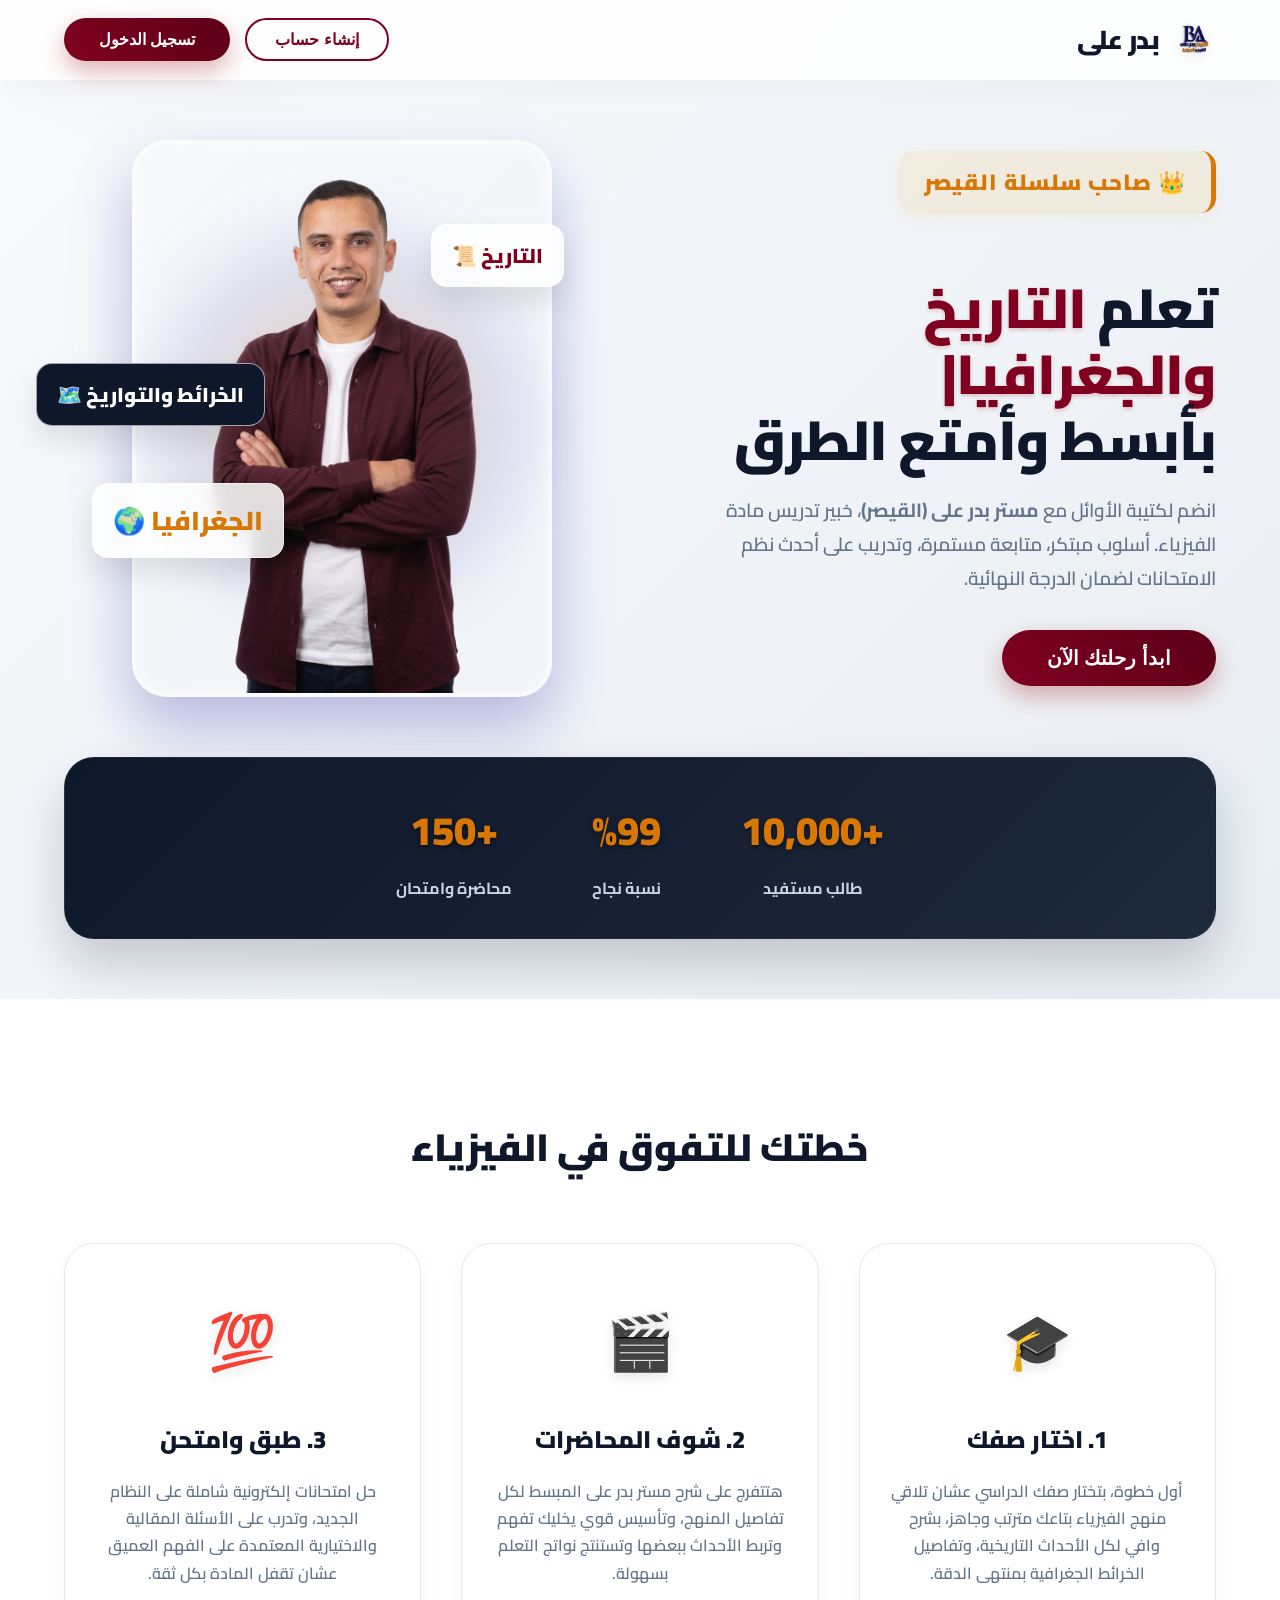
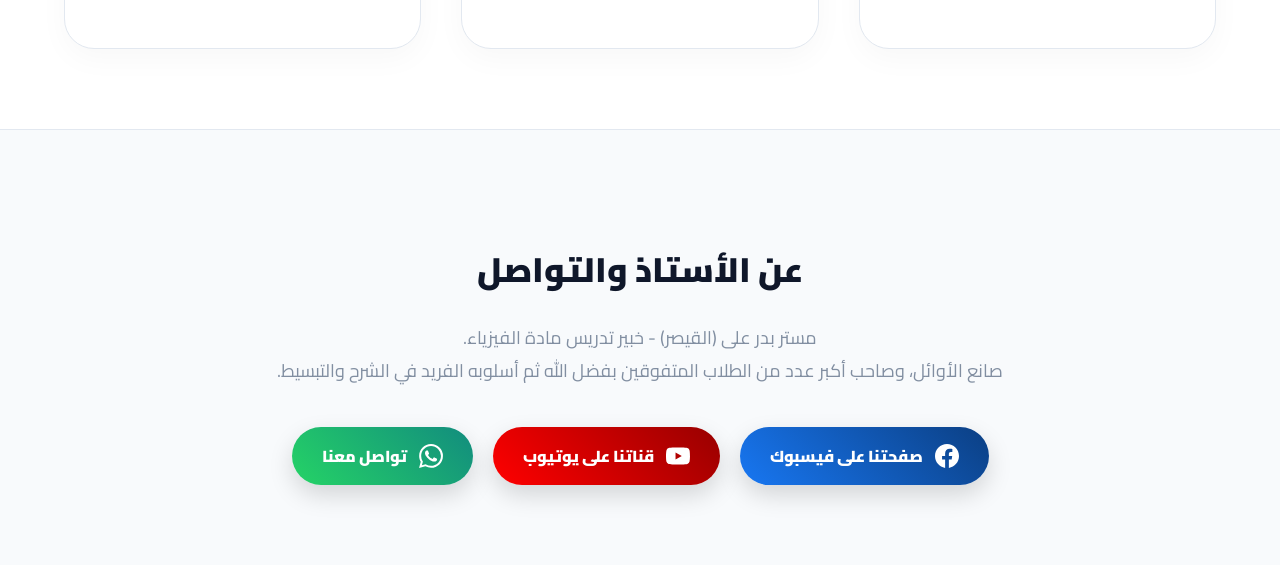
==== parent.html @ 4d0d476a "Add files via upload" ====
<!DOCTYPE html>
<html lang="ar" dir="rtl">
<head>
    <meta charset="UTF-8">
    <meta name="viewport" content="width=device-width, initial-scale=1.0">
    <title>منصة الطالب | El-Senior</title>
    <link href="https://fonts.googleapis.com/css2?family=Cairo:wght@400;600;700;800&display=swap" rel="stylesheet">
    <style>
/* ========================================== */
/* 🎨 ألوان الهوية الثابتة والفاخرة (Premium) */
/* ========================================== */
* { box-sizing: border-box; scroll-behavior: smooth; } 

:root {
    --primary: #800020;       /* عنابي تاريخي ملكي */
    --primary-hover: #5c0017; /* عنابي أغمق */
    --secondary: #0f172a;     /* كحلي داكن */ 
    --accent: #d97706;        /* ذهبي (موجود عندك بالفعل) */
    --bg-color: #f8fafc; 
    --card-bg: #ffffff;
    --text-main: #1e293b;
    --text-muted: #64748b;
    --border: #e2e8f0;
    --success: #10b981;
    --danger: #ef4444;
}

body { 
    font-family: 'Cairo', sans-serif; 
    background-color: var(--bg-color); 
    margin: 0; padding: 0;
    color: var(--text-main); 
    overflow-x: hidden;
}

/* ========================================== */
/* 🌍 الصفحة الرئيسية (Landing Page - VIP) */
/* ========================================== */
.landing-page {
    min-height: 100vh;
    background: linear-gradient(135deg, #f8fafc 0%, #e2e8f0 100%);
    display: flex; flex-direction: column;
    position: relative; overflow: hidden;
}

/* دائرة تجميلية في الخلفية */
.landing-page::before {
    content: ''; position: absolute; top: -20%; left: -10%;
    width: 600px; height: 600px; border-radius: 50%;
    background: radial-gradient(circle, rgba(152, 0, 0, 0.05) 0%, transparent 70%);
    z-index: 0; pointer-events: none;
}

/* شريط الملاحة (تأثير الزجاج المفروم) */
.landing-navbar {
    display: flex; justify-content: space-between; align-items: center;
    padding: 15px 5%; position: sticky; top: 0; z-index: 100;
    background: rgba(255, 255, 255, 0.85);
    backdrop-filter: blur(12px);
    border-bottom: 1px solid rgba(255, 255, 255, 0.5);
    box-shadow: 0 10px 30px rgba(0, 0, 0, 0.03);
}

.landing-logo {
    font-size: 26px; font-weight: 900; color: var(--secondary);
    display: flex; align-items: center; gap: 12px; letter-spacing: -0.5px;
}
.landing-logo img { width: 45px; filter: drop-shadow(0 4px 6px rgba(0,0,0,0.1)); }

.nav-actions { display: flex; gap: 15px; }

/* أزرار فاخرة */
.btn-outline {
    background: transparent; color: var(--primary); border: 2px solid var(--primary);
    padding: 10px 28px; border-radius: 50px; font-weight: 800; font-size: 16px; cursor: pointer; transition: 0.4s;
}
.btn-outline:hover { background: var(--primary); color: white; transform: translateY(-3px); box-shadow: 0 10px 20px rgba(152, 0, 0, 0.15); }

.btn-solid {
    background: linear-gradient(45deg, var(--primary), var(--primary-hover)); color: white; border: none;
    padding: 12px 35px; border-radius: 50px; font-weight: 800; font-size: 16px; cursor: pointer; 
    transition: 0.4s cubic-bezier(0.175, 0.885, 0.32, 1.275);
    box-shadow: 0 10px 25px rgba(152, 0, 0, 0.3);
}
.btn-solid:hover { transform: translateY(-4px) scale(1.02); box-shadow: 0 15px 35px rgba(152, 0, 0, 0.4); }

.hero-section {
    display: flex; align-items: center; justify-content: space-between;
    padding: 60px 5%; flex-wrap: wrap-reverse; gap: 40px; z-index: 1;
}

.hero-content { flex: 1; min-width: 300px; animation: fadeInUp 1s ease-out forwards; }

.hero-content h1 {
    font-size: 55px; font-weight: 900; color: var(--secondary); line-height: 1.2; margin-bottom: 20px; letter-spacing: -1px;
}
.hero-content h1 span { color: var(--primary); text-shadow: 0 2px 4px rgba(152, 0, 0, 0.2); }

.hero-content p {
    font-size: 19px; color: var(--text-muted); font-weight: 600; line-height: 1.8; margin-bottom: 35px; max-width: 95%;
}


/* التأثير الإبداعي والحركة العائمة لصورة المستر */
.hero-image-wrapper {
    flex: 1; 
    min-width: 300px; 
    display: flex; 
    justify-content: center; 
    position: relative;
    animation: floatingImage 4s ease-in-out infinite alternate; /* حركة الصعود والهبوط */
}

/* توهج ديناميكي خلف الصورة */
.hero-image-bg {
    position: absolute; 
    width: 450px; 
    height: 450px; 
    background: radial-gradient(circle, rgba(217, 119, 6, 0.3) 0%, rgba(10, 0, 152, 0.1) 50%, transparent 70%); /* دمج الذهبي مع العنابي */
    z-index: 1; 
    border-radius: 50%;
    top: 50%;
    left: 50%;
    transform: translate(-50%, -50%);
    filter: blur(25px);
    animation: pulseGlow 3s infinite alternate ease-in-out; /* حركة النبض للإضاءة */
}

/* تصميم الصورة الفعلي (إطار زجاجي وظل فخم) */
.hero-image-wrapper img {
    width: 100%; 
    max-width: 420px; 
    z-index: 2; 
    border-radius: 35px; 
    border: 4px solid rgba(255, 255, 255, 0.6); /* إطار أبيض نصف شفاف */
    box-shadow: 0 30px 60px rgba(10, 0, 152, 0.25), /* ظل سفلي عنابي */
                inset 0 0 20px rgba(255, 255, 255, 0.5); /* لمعة داخلية */
    object-fit: cover;
    transition: transform 0.4s ease;
}

.hero-image-wrapper img:hover {
    transform: scale(1.03); /* تكبير بسيط عند وقوف الماوس */
}

/* الانيميشن الخاص بالصورة */
@keyframes floatingImage { 
    0% { transform: translateY(0px); } 
    100% { transform: translateY(-20px); } 
}

/* الانيميشن الخاص بالتوهج الخلفي */
@keyframes pulseGlow {
    0% { transform: translate(-50%, -50%) scale(0.9); opacity: 0.7; }
    100% { transform: translate(-50%, -50%) scale(1.1); opacity: 1; }
}

/* الكلمات الطايرة (Glassmorphism) */
.float-icon {
    position: absolute; padding: 12px 20px; border-radius: 16px; 
    font-weight: 900; font-size: 20px; z-index: 3; color: var(--primary); 
    background: rgba(255, 255, 255, 0.85); backdrop-filter: blur(8px);
    border: 1px solid rgba(255, 255, 255, 0.6);
    box-shadow: 0 15px 30px rgba(0,0,0,0.1);
    animation: floating 4s ease-in-out infinite alternate;
}
.float-1 { top: 15%; right: 10%; animation-delay: 0s; }
.float-2 { bottom: 25%; left: 5%; animation-delay: 1.5s; font-size: 26px; color: var(--accent); }
.float-3 { top: 40%; left: -5%; animation-delay: 3s; background: var(--secondary); color: white; }

@keyframes floating { 0% { transform: translateY(0px) rotate(0deg); } 100% { transform: translateY(-18px) rotate(4deg); } }
@keyframes fadeInUp { from { opacity: 0; transform: translateY(40px); } to { opacity: 1; transform: translateY(0); } }

/* شريط الثقة */
.trust-bar {
    display: flex; justify-content: center; gap: 80px; flex-wrap: wrap;
    background: linear-gradient(135deg, var(--secondary), #1e293b);
    padding: 35px 20px; margin: 0 5% 60px 5%; border-radius: 30px; 
    box-shadow: 0 25px 50px rgba(15, 23, 42, 0.2); position: relative; z-index: 10;
    border: 1px solid rgba(255,255,255,0.05);
}
.trust-item { text-align: center; }
.trust-item h2 { margin: 0; color: var(--accent); font-size: 40px; font-weight: 900; text-shadow: 0 2px 5px rgba(0,0,0,0.5); }
.trust-item p { margin: 5px 0 0 0; color: #cbd5e1; font-weight: bold; font-size: 16px; }

/* المميزات */
.features-section { padding: 80px 5%; text-align: center; background: white; }
.features-section h2 { font-size: 38px; font-weight: 900; color: var(--secondary); margin-bottom: 60px; }
.features-grid { display: grid; grid-template-columns: repeat(auto-fit, minmax(300px, 1fr)); gap: 40px; }

.feature-card {
    background: var(--card-bg); padding: 45px 30px; border-radius: 30px;
    border: 1px solid var(--border); box-shadow: 0 10px 30px rgba(0,0,0,0.03);
    position: relative; overflow: hidden; transition: 0.4s cubic-bezier(0.175, 0.885, 0.32, 1.275);
}
.feature-card::after {
    content: ''; position: absolute; bottom: 0; left: 0; width: 100%; height: 5px;
    background: linear-gradient(90deg, var(--primary), var(--accent));
    transform: scaleX(0); transition: 0.4s ease; transform-origin: right;
}
.feature-card:hover { transform: translateY(-12px); box-shadow: 0 25px 50px rgba(0,0,0,0.08); }
.feature-card:hover::after { transform: scaleX(1); transform-origin: left; }
.feature-icon { font-size: 55px; margin-bottom: 25px; filter: drop-shadow(0 4px 6px rgba(0,0,0,0.1)); }
.feature-card h3 { font-size: 24px; font-weight: 900; color: var(--secondary); margin-bottom: 15px; }
.feature-card p { font-size: 16px; color: var(--text-muted); font-weight: 600; line-height: 1.7; }

/* السوشيال ميديا والتواصل */
.contact-section { background: var(--bg-color); padding: 80px 5%; text-align: center; border-top: 1px solid var(--border); }
.contact-section h2 { font-size: 34px; font-weight: 900; color: var(--secondary); margin-bottom: 20px; }
.contact-numbers { display: flex; justify-content: center; gap: 20px; flex-wrap: wrap; margin-top: 40px; }

.social-btn {
    padding: 14px 30px; border-radius: 50px; font-size: 16px; font-weight: 900;
    display: inline-flex; align-items: center; gap: 12px; text-decoration: none;
    color: white; transition: 0.4s cubic-bezier(0.175, 0.885, 0.32, 1.275); border: none; cursor: pointer;
    box-shadow: 0 10px 25px rgba(0,0,0,0.15);
}
.social-btn:hover { transform: translateY(-5px) scale(1.05); box-shadow: 0 15px 35px rgba(0,0,0,0.25); color: white; }
.btn-facebook { background: linear-gradient(45deg, #1877F2, #0b3f83); }
.btn-youtube { background: linear-gradient(45deg, #FF0000, #980000); }
.btn-whatsapp { background: linear-gradient(45deg, #25D366, #128C7E); }
.social-icon-img { width: 24px; height: 24px; fill: currentColor; }

.cursor { color: var(--primary); animation: blink 0.8s infinite; }
@keyframes blink { 0%, 100% { opacity: 1; } 50% { opacity: 0; } }

/* ========================================== */
/* 🔐 نوافذ الدخول والتسجيل (Split Screen VIP) */
/* ========================================== */
.auth-overlay {
    position: fixed; top: 0; left: 0; width: 100%; height: 100%;
    background: rgba(15, 23, 42, 0.9); backdrop-filter: blur(15px);
    display: none; justify-content: center; align-items: center; z-index: 99999;
    opacity: 0; transition: opacity 0.4s ease; padding: 20px; box-sizing: border-box;
}

.auth-overlay.active { display: flex; opacity: 1; }

.auth-container {
    display: flex; width: 100%; max-width: 950px; min-height: 600px;
    background: var(--card-bg); border-radius: 30px; 
    box-shadow: 0 40px 80px rgba(0,0,0,0.5); overflow: hidden;
    transform: scale(0.95) translateY(20px); transition: all 0.4s cubic-bezier(0.175, 0.885, 0.32, 1.275);
    border: 1px solid rgba(255, 255, 255, 0.1);
}

.auth-overlay.active .auth-container { transform: scale(1) translateY(0); }

/* الجنب الأبيض (الفورم) */
.auth-form-side {
    flex: 1.2; padding: 60px 50px; text-align: center;
    display: flex; flex-direction: column; justify-content: center;
    background: #ffffff; max-height: 90vh; overflow-y: auto;
    position: relative;
}

/* الجنب الملون الكحلي (البراند) */
.auth-brand-side {
    flex: 0.8; 
    background: linear-gradient(145deg, var(--secondary) 0%, #1e293b 100%);
    color: white; padding: 50px 40px; display: flex; flex-direction: column; 
    align-items: center; justify-content: center; text-align: center;
    position: relative; overflow: hidden;
}

/* تأثير الإضاءة العنابي والذهبي في الخلفية */
.auth-brand-side::before {
    content: ''; position: absolute; width: 400px; height: 400px;
    background: radial-gradient(circle, rgba(152, 0, 0, 0.4) 0%, transparent 60%);
    top: -100px; right: -100px; border-radius: 50%; pointer-events: none;
}
.auth-brand-side::after {
    content: ''; position: absolute; width: 300px; height: 300px;
    background: radial-gradient(circle, rgba(217, 119, 6, 0.15) 0%, transparent 60%);
    bottom: -50px; left: -50px; border-radius: 50%; pointer-events: none;
}

/* اللوجو داخل المودال */
.modal-logo-wrapper {
    background: white; width: 140px; height: 140px; border-radius: 50%;
    display: flex; align-items: center; justify-content: center;
    box-shadow: 0 20px 40px rgba(0,0,0,0.3); z-index: 2; margin-bottom: 25px;
    border: 4px solid rgba(255,255,255,0.05); padding: 15px;
}
.modal-logo-wrapper img { max-width: 100%; max-height: 100%; border-radius: 50%; }

.auth-input-group { margin-bottom: 22px; text-align: right; width: 100%; }
.auth-input-group label { display: block; margin-bottom: 10px; font-weight: 800; color: var(--secondary); font-size: 15px; }
.auth-input-group input, .auth-input-group select { 
    width: 100%; padding: 16px 20px; border: 2px solid #e2e8f0; 
    border-radius: 16px; font-size: 16px; font-family: 'Cairo', sans-serif; 
    transition: all 0.3s ease; background: #f8fafc; color: var(--text-main); font-weight: 700;
}

.auth-input-group input:focus, .auth-input-group select:focus { 
    border-color: var(--primary); background: white; outline: none; 
    box-shadow: 0 0 0 4px rgba(152, 0, 0, 0.1);
}

.auth-btn-submit { 
    width: 100%; background: linear-gradient(45deg, var(--primary), var(--primary-hover)); 
    color: white; border: none; padding: 18px; border-radius: 16px; 
    font-size: 18px; font-weight: 900; cursor: pointer; transition: all 0.3s ease; 
    margin-top: 15px; box-shadow: 0 10px 25px rgba(152,0,0,0.25); 
}
.auth-btn-submit:hover { transform: translateY(-3px); box-shadow: 0 15px 35px rgba(152,0,0,0.35); }

/* زرار إنشاء حساب المفرغ */
.auth-btn-outline {
    background: transparent; color: var(--secondary); border: 2px solid #e2e8f0;
    box-shadow: none; margin-top: 15px;
}
.auth-btn-outline:hover { background: #f1f5f9; color: var(--primary); border-color: #cbd5e1; transform: translateY(-2px); }

/* زرار الإغلاق (X) */
.close-auth {
    position: absolute; top: 25px; left: 25px; background: #f1f5f9; border: none;
    width: 45px; height: 45px; border-radius: 50%; font-size: 20px; cursor: pointer; 
    transition: 0.3s; z-index: 10; display: flex; align-items: center; justify-content: center;
    color: var(--text-muted);
}
.close-auth:hover { background: var(--danger); color: white; transform: rotate(90deg); }

/* 📱 تظبيط الموبايل (حركة تنفس مستمرة بديلة للماوس) */
@media (max-width: 768px) {
    .teacher-premium-watermark {
        left: 50%;
        transform: translateX(-50%);
        opacity: 0.1; /* وضوح مبدئي خفيف */
        height: 100%;
        /* تشغيل أنيميشن التنفس باستمرار ذهاباً وإياباً */
        animation: breathingWatermark 4s ease-in-out infinite alternate;
    }

    /* الأنيميشن الخاص بالموبايل (نبض وتكبير خفيف جداً) */
    @keyframes breathingWatermark {
        0% { 
            transform: translateX(-50%) scale(1); 
            opacity: 0.08; 
        }
        100% { 
            transform: translateX(-50%) scale(1.04); 
            opacity: 0.18; /* الصورة بتنور شوية وترجع تطفي بهدوء */
        }
    }
    
    /* إلغاء تأثير الهوفر بتاع الكمبيوتر عشان ميعملش تداخل في الفون */
    .premium-student-card:hover .teacher-premium-watermark {
        transform: none; /* بنعتمد على الأنيميشن بس */
    }
}
/* تنسيقات المنصة من الداخل */
#app-layout { display: none; height: 100vh; overflow: hidden; }
.topbar { background: var(--card-bg); height: 70px; display: flex; justify-content: space-between; align-items: center; padding: 0 25px; box-shadow: 0 2px 10px rgba(0,0,0,0.05); z-index: 10; position: relative; border-bottom: 1px solid var(--border); }
.student-info { display: flex; align-items: center; gap: 15px; }
.student-name { font-weight: 900; color: var(--secondary); font-size: 18px; margin: 0; }
.wallet-btn { background: rgba(16, 185, 129, 0.1); color: var(--success); border: 2px solid rgba(16, 185, 129, 0.3); padding: 8px 20px; border-radius: 20px; font-weight: 800; font-size: 16px; cursor: pointer; display: flex; align-items: center; gap: 8px; transition: 0.3s; }
.wallet-btn:hover { background: rgba(16, 185, 129, 0.2); transform: scale(1.05); }
.main-container { display: flex; height: calc(100vh - 70px); }
.sidebar { width: 250px; background: var(--secondary); color: white; padding: 20px 0; display: flex; flex-direction: column; gap: 5px; overflow-y: auto; }
.nav-item { padding: 15px 25px; color: #cbd5e1; cursor: pointer; font-weight: 800; font-size: 16px; display: flex; align-items: center; gap: 12px; transition: 0.3s; border-right: 4px solid transparent; }
.nav-item:hover, .nav-item.active { background: rgba(255,255,255,0.1); color: white; border-right-color: var(--primary); }
.content-area { flex: 1; padding: 30px; overflow-y: auto; background: var(--bg-color); }
.tab-content { display: none; animation: fadeIn 0.4s ease; }
.tab-content.active { display: block; }

.premium-student-card {
    background: linear-gradient(135deg, var(--secondary), #1e293b);
    border: 1px solid rgba(255,255,255,0.1); box-shadow: 0 20px 40px rgba(15, 23, 42, 0.2);
    border-radius: 30px; padding: 35px; position: relative; overflow: hidden;
    margin-bottom: 30px; display: flex; flex-wrap: wrap; align-items: center; justify-content: space-between; gap: 20px;
}
.premium-student-card::before {
    content: ''; position: absolute; width: 300px; height: 300px;
    background: radial-gradient(circle, rgba(152,0,0,0.3) 0%, transparent 70%);
    top: -50px; right: -50px; opacity: 0.8; border-radius: 50%; pointer-events: none;
}
.student-info-col { flex: 2; min-width: 250px; z-index: 2; }
.student-barcode-col { flex: 1; min-width: 150px; text-align: left; z-index: 2; display: flex; flex-direction: column; align-items: flex-end; }
.student-data-row { display: flex; align-items: center; gap: 10px; margin-bottom: 12px; color: #cbd5e1; font-size: 16px; font-weight: bold; }
.student-data-row i { background: rgba(255,255,255,0.1); padding: 8px; border-radius: 10px; font-style: normal; font-size: 15px; display: flex; align-items: center; justify-content: center; }

.page-header { margin-bottom: 25px; }
.page-header h2 { color: var(--secondary); margin: 0 0 5px 0; font-size: 28px; font-weight: 900; letter-spacing: -0.5px; }
.page-header p { color: var(--text-muted); margin: 0; font-weight: bold; font-size: 15px;}

.table-card { background: var(--card-bg); border-radius: 20px; border: 1px solid var(--border); overflow: hidden; box-shadow: 0 10px 30px rgba(0,0,0,0.03); }
.full-table { width: 100%; border-collapse: collapse; }
.full-table th, .full-table td { padding: 18px 20px; text-align: right; border-bottom: 1px solid var(--border); }
.full-table th { background: #f8fafc; color: var(--secondary); font-weight: 900; font-size: 15px; }
.full-table tr:hover td { background: #f1f5f9; }
.badge { padding: 6px 12px; border-radius: 20px; font-weight: 800; font-size: 13px; }
.badge-present { color: #047857; background: #d1fae5; }
.badge-absent { color: #b91c1c; background: #fee2e2; }

.btn { width: 100%; background: linear-gradient(45deg, var(--primary), var(--primary-hover)); color: white; border: none; padding: 14px 20px; border-radius: 15px; font-size: 16px; font-weight: 900; cursor: pointer; transition: 0.3s; box-shadow: 0 5px 15px rgba(152,0,0,0.2); }
.btn:hover { transform: translateY(-2px); box-shadow: 0 10px 20px rgba(152,0,0,0.3); }
.btn-secondary { background: var(--secondary); box-shadow: 0 5px 15px rgba(15,23,42,0.2); }
.btn-secondary:hover { background: #1e293b; box-shadow: 0 10px 20px rgba(15,23,42,0.3); }

@media (max-width: 768px) {
    .hero-section { flex-direction: column; text-align: center; }
    .hero-content p { max-width: 100%; }
    .hero-content h1 { font-size: 40px; }
    .nav-actions .btn-outline { display: none; } 
    .auth-brand-side { display: none; }
    .auth-container { flex-direction: column; border-radius: 20px; min-height: auto; }
    .auth-form-side { padding: 40px 20px; }
    .main-container { flex-direction: column; }
    .sidebar { width: 100%; height: auto; flex-direction: row; overflow-x: auto; padding: 15px 10px; gap: 10px; position: sticky; top: 0; z-index: 100; scrollbar-width: none; }
    .nav-item { padding: 8px 16px; border: 1px solid rgba(255,255,255,0.1); border-radius: 25px; white-space: nowrap; font-size: 14px; }
    .content-area { padding: 15px; }
    .premium-student-card { flex-direction: column; text-align: center; }
    .student-barcode-col { align-items: center; width: 100%; margin-top: 15px; }
}
@keyframes fadeIn { from { opacity: 0; transform: translateY(10px); } to { opacity: 1; transform: translateY(0); } }
@keyframes floatWatermark { 0%, 100% { top: 10%; left: 10%; } 25% { top: 80%; left: 20%; } 50% { top: 50%; left: 80%; } 75% { top: 20%; left: 60%; } }
.no-select { user-select: none; -webkit-user-select: none; -ms-user-select: none; }



/* ========================================== */
/* 🎭 ستايل صورة المستر المدمجة في كارت الطالب */
/* ========================================== */
.teacher-premium-watermark {
    position: absolute;
    bottom: -5%; /* تنزل تحت الكارت سنة عشان تبان طبيعية */
    left: 28%; /* مكانها في الفراغ المثالي بين البيانات والباركود */
    height: 120%; /* تكبير الصورة عشان تملى الفراغ بشياكة */
    z-index: 1; /* ورا النصوص والباركود عشان متداريش عليهم */
    opacity: 0.12; /* شفافة جداً عشان متكونش خانقة للعين */
    pointer-events: none; /* عشان متبوظش أي كليك جوه الكارت */
    
    /* السحر: تدرج يخلي الصورة تتلاشى من تحت لفوق وتندمج مع الكارت */
    -webkit-mask-image: linear-gradient(to top, transparent 2%, black 40%);
    mask-image: linear-gradient(to top, transparent 2%, black 40%);
    
    transition: opacity 0.5s ease, transform 0.6s cubic-bezier(0.175, 0.885, 0.32, 1.275);
}

.teacher-premium-watermark img {
    height: 100%;
    width: auto;
    /* فلتر يخلي الصورة تاخد من روح ألوان الكارت وتوهج خفيف */
    filter: drop-shadow(0 0 20px rgba(255, 255, 255, 0.1)) contrast(1.1); 
}

/* تأثير فخم لما الماوس ييجي على الكارت (الصورة تنور وتتحرك حركة خفيفة) */
.premium-student-card:hover .teacher-premium-watermark {
    opacity: 0.28; /* توضح شوية */
    transform: scale(1.03) translateX(-15px); /* تكبير بسيط وحركة لليسار */
}

/* 📱 تظبيط الموبايل عشان متداريش على الباركود */
@media (max-width: 768px) {
    .teacher-premium-watermark {
        left: 50%;
        transform: translateX(-50%);
        opacity: 0.08; /* نقلل الشفافية أكتر في الموبايل عشان الشاشة صغيرة */
        height: 100%;
    }
    .premium-student-card:hover .teacher-premium-watermark {
        transform: translateX(-50%) scale(1.02);
        opacity: 0.12;
    }
}



@media (max-width: 768px) {
    /* تظبيط شاشة الكورس للموبايل: الفيديو فوق والقائمة تحته */
    #anti-record-container {
        flex-direction: column-reverse !important;
    }
    
    #video-wrapper {
        width: 100% !important;
        height: 250px !important; /* ارتفاع مثالي للفيديو بالعرض على الفون */
        flex: none !important;
    }

    #player-playlist {
        width: 100% !important;
        border-left: none !important;
        border-top: 1px solid #1e293b !important;
        padding: 15px !important;
        flex: 1 !important;
        overflow-y: auto !important;
    }

    /* تصغير هيدر المشغل على الموبايل عشان مياخدش مساحة */
    #protected-course-screen > div:first-child {
        padding: 10px 15px !important;
    }
    #player-course-title {
        font-size: 15px !important;
        border-right: none !important;
        padding-right: 0 !important;
    }
    #custom-fs-btn {
        bottom: 10px !important;
        right: 10px !important;
        padding: 6px 14px !important;
        font-size: 12px !important;
    }
}
</style>
</head>
<body>

    <body>

    <!-- ========================================== -->
    <!-- 🌍 الصفحة الرئيسية (Landing Page VIP) -->
    <!-- ========================================== -->
    <div id="landing-page" class="landing-page">
        <!-- شريط الملاحة -->
        <nav class="landing-navbar">
            <div class="landing-logo">
                <img src="logo.png" alt="Logo">
                <span id="nav-brand-name">بدر على</span>
            </div>
            <div class="nav-actions">
                <button class="btn-outline" onclick="openAuthModal('register')">إنشاء حساب</button>
                <button class="btn-solid" onclick="openAuthModal('login')">تسجيل الدخول</button>
            </div>
        </nav>

        <!-- الهيرو (الجزء الرئيسي) -->
        <main class="hero-section">
            <div class="hero-content">
                
                <!-- بادج فخم بالذهبي والأحمر -->
                <div style="display: inline-block; background: rgba(245, 158, 11, 0.1); border-right: 5px solid var(--accent); padding: 10px 25px; margin-bottom: 25px; border-radius: 15px; box-shadow: 0 4px 15px rgba(245, 158, 11, 0.1);">
                    <h2 style="margin: 0; font-size: 22px; font-weight: 900; letter-spacing: 1px; color: var(--accent); text-transform: uppercase;">
                        👑 صاحب سلسلة القيصر
                    </h2>
                </div>

                <h1>تعلم <span style="color: var(--primary);" id="typewriter-text"></span><span class="cursor">|</span> <br> بأبسط وأمتع الطرق</h1>
                <p>انضم لكتيبة الأوائل مع <strong id="hero-teacher-name">مستر بدر على (القيصر)</strong>، خبير تدريس مادة الفيزياء. أسلوب مبتكر، متابعة مستمرة، وتدريب على أحدث نظم الامتحانات لضمان الدرجة النهائية.</p>
                <div style="display: flex; gap: 15px; flex-wrap: wrap;">
                    <button class="btn-solid" style="padding: 16px 45px; font-size: 20px;" onclick="openAuthModal('login')">ابدأ رحلتك الآن</button>
                </div>
            </div>
            
            <div class="hero-image-wrapper">
                <div class="hero-image-bg"></div>
                <!-- صورة المستر -->
                <img src="mr.png" alt="مستر بدر على" id="hero-teacher-img">
                
                <!-- العناصر الطايرة الزجاجية (Glassmorphism) -->
                <div class="float-icon float-1">التاريخ 📜</div>
<div class="float-icon float-2">الجغرافيا 🌍</div>
<div class="float-icon float-3">الخرائط والتواريخ 🗺️</div>
            </div>
        </main>

        <!-- شريط الإحصائيات (كحلي مع ذهبي) -->
        <div class="trust-bar">
            <div class="trust-item">
                <h2>+10,000</h2>
                <p>طالب مستفيد</p>
            </div>
            <div class="trust-item">
                <h2>%99</h2>
                <p>نسبة نجاح</p>
            </div>
            <div class="trust-item">
                <h2>+150</h2>
                <p>محاضرة وامتحان</p>
            </div>
        </div>

<!-- المميزات (كروت نظيفة وفخمة) -->
        <section class="features-section">
            <h2>خطتك للتفوق في الفيزياء</h2>
            <div class="features-grid">
                <div class="feature-card">
                    <div class="feature-icon">🎓</div>
                    <h3>1. اختار صفك</h3>
                    <p>أول خطوة، بتختار صفك الدراسي عشان تلاقي منهج الفيزياء بتاعك مترتب وجاهز، بشرح وافي لكل الأحداث التاريخية، وتفاصيل الخرائط الجغرافية بمنتهى الدقة.</p>
                </div>
                <div class="feature-card">
                    <div class="feature-icon">🎬</div>
                    <h3>2. شوف المحاضرات</h3>
                    <p>هتتفرج على شرح مستر بدر على المبسط لكل تفاصيل المنهج، وتأسيس قوي يخليك تفهم وتربط الأحداث ببعضها وتستنتج نواتج التعلم بسهولة.</p>
                </div>
                <div class="feature-card">
                    <div class="feature-icon">💯</div>
                    <h3>3. طبق وامتحن</h3>
                    <p>حل امتحانات إلكترونية شاملة على النظام الجديد، وتدرب على الأسئلة المقالية والاختيارية المعتمدة على الفهم العميق عشان تقفل المادة بكل ثقة.</p>
                </div>
            </div>
        </section>
       <!-- التواصل (Social Media VIP) -->
        <section class="contact-section">
            <h2>عن الأستاذ والتواصل</h2>
            <p style="font-size: 18px; margin-bottom: 30px; opacity: 0.8; color: var(--text-muted);" id="footer-teacher-desc">
                مستر بدر على (القيصر) - خبير تدريس مادة الفيزياء.<br>
                صانع الأوائل، وصاحب أكبر عدد من الطلاب المتفوقين بفضل الله ثم أسلوبه الفريد في الشرح والتبسيط.
            </p>
       
            <!-- زراير السوشيال ميديا باللوجوهات -->
            <div class="contact-numbers">
                <!-- فيسبوك -->
                <a href="https://www.facebook.com/" target="_blank" class="social-btn btn-facebook">
                    <svg class="social-icon-img" viewBox="0 0 24 24" fill="currentColor"><path d="M24 12.073c0-6.627-5.373-12-12-12s-12 5.373-12 12c0 5.99 4.388 10.954 10.125 11.854v-8.385H7.078v-3.47h3.047V9.43c0-3.007 1.792-4.669 4.533-4.669 1.312 0 2.686.235 2.686.235v2.953H15.83c-1.491 0-1.956.925-1.956 1.874v2.25h3.328l-.532 3.47h-2.796v8.385C19.612 23.027 24 18.062 24 12.073z"/></svg>
                    صفحتنا على فيسبوك
                </a>
                
                <!-- يوتيوب -->
                <a href="https://www.youtube.com/" target="_blank" class="social-btn btn-youtube">
                    <svg class="social-icon-img" viewBox="0 0 24 24" fill="currentColor"><path d="M23.498 6.186a3.016 3.016 0 0 0-2.122-2.136C19.505 3.545 12 3.545 12 3.545s-7.505 0-9.377.505A3.017 3.017 0 0 0 .502 6.186C0 8.07 0 12 0 12s0 3.93.502 5.814a3.016 3.016 0 0 0 2.122 2.136c1.871.505 9.376.505 9.376.505s7.505 0 9.377-.505a3.015 3.015 0 0 0 2.122-2.136C24 15.93 24 12 24 12s0-3.93-.502-5.814zM9.545 15.568V8.432L15.818 12l-6.273 3.568z"/></svg>
                    قناتنا على يوتيوب
                </a>
                
                <!-- واتساب -->
                <a href="https://wa.me/201098424230" target="_blank" class="social-btn btn-whatsapp">
                    <svg class="social-icon-img" viewBox="0 0 24 24" fill="currentColor"><path d="M17.472 14.382c-.297-.149-1.758-.867-2.03-.967-.273-.099-.471-.148-.67.15-.197.297-.767.966-.94 1.164-.173.199-.347.223-.644.075-.297-.15-1.255-.463-2.39-1.475-.883-.788-1.48-1.761-1.653-2.059-.173-.297-.018-.458.13-.606.134-.133.298-.347.446-.52.149-.174.198-.298.298-.497.099-.198.05-.371-.025-.52-.075-.149-.669-1.612-.916-2.207-.242-.579-.487-.5-.669-.51a5.8 5.8 0 0 0-.57-.01c-.198 0-.52.074-.792.372-.272.297-1.04 1.016-1.04 2.479 0 1.462 1.065 2.875 1.213 3.074.149.198 2.096 3.2 5.077 4.487.709.306 1.262.489 1.694.625.712.227 1.36.195 1.871.118.571-.085 1.758-.719 2.006-1.413.248-.694.248-1.289.173-1.413-.074-.124-.272-.198-.57-.347m-5.421 7.403h-.004a9.87 9.87 0 0 1-5.031-1.378l-.361-.214-3.741.982.998-3.648-.235-.374a9.86 9.86 0 0 1-1.51-5.26c.001-5.45 4.436-9.884 9.888-9.884 2.64 0 5.122 1.03 6.988 2.898a9.825 9.825 0 0 1 2.893 6.994c-.003 5.45-4.437 9.884-9.885 9.884m8.413-18.297A11.815 11.815 0 0 0 12.05 0C5.495 0 .16 5.335.157 11.892c0 2.096.547 4.142 1.588 5.945L.057 24l6.305-1.654a11.882 11.882 0 0 0 5.683 1.448h.005c6.554 0 11.89-5.335 11.893-11.893a11.821 11.821 0 0 0-3.48-8.413Z"/></svg>
                    تواصل معنا
                </a>
            </div>
        </section>
    </div>

    <!-- ========================================== -->
    <!-- 🔐 نافذة الدخول والتسجيل (Auth Modal Overlay VIP) -->
    <!-- ========================================== -->
    <div class="auth-overlay" id="auth-modal">
        <div class="auth-container">
            
            <button class="close-auth" onclick="closeAuthModal()">✖</button>

            <!-- الفورم الأبيض -->
            <div class="auth-form-side">
                
                <!-- 🔑 فورم تسجيل الدخول -->
                <div id="login-form-view">
                    <h2 style="color: var(--secondary); margin: 0 0 8px 0; font-weight: 900; font-size: 32px; letter-spacing: -1px;">مرحباً بعودتك 👋</h2>
                    <p style="color: var(--text-muted); margin-bottom: 35px; font-weight: bold; font-size: 16px;">أدخل بياناتك للوصول إلى منصتك التعليمية</p>

                    <div class="auth-input-group">
                        <label>🔢 كود الطالب</label>
                        <input type="text" id="studentCode" placeholder="أدخل كودك هنا..." style="text-align: center; letter-spacing: 2px; font-weight: 900; font-size: 18px;">
                    </div>
                    <div class="auth-input-group">
                        <label>📞 رقم هاتف ولي الأمر (كلمة المرور)</label>
                        <input type="text" id="parentPhone" placeholder="01XXXXXXXXX" style="text-align: center; letter-spacing: 2px; font-weight: 900; font-size: 16px;">
                    </div>
                    
                    <div id="error-msg" style="color: white; background: var(--danger); padding: 15px; border-radius: 12px; font-weight: bold; margin-bottom: 20px; display: none; font-size: 15px; box-shadow: 0 4px 10px rgba(239, 68, 68, 0.3);">البيانات غير صحيحة!</div>
                    
                    <button class="auth-btn-submit" id="login-btn-action" onclick="fetchStudentData()">تسجيل الدخول 🚀</button>
                    <button class="auth-btn-submit auth-btn-outline" onclick="toggleAuthView('register')">لا يوجد لديك حساب؟ أنشئ حسابك الآن</button>
                    
                    <!-- زرار نسيت الكود -->
                    <div style="margin-top: 25px;">
                        <button style="background: transparent; border: none; color: var(--text-muted); text-decoration: underline; font-size: 15px; font-weight: bold; cursor: pointer; transition: 0.3s;" onmouseover="this.style.color='var(--primary)'" onmouseout="this.style.color='var(--text-muted)'" onclick="toggleAuthView('forgot')">نسيت كود الطالب؟ اضغط هنا لاسترجاعه</button>
                    </div>
                </div>

                <!-- 🔍 فورم استرجاع الكود -->
                <div id="forgot-form-view" style="display: none;">
                    <h2 style="color: var(--secondary); margin: 0 0 5px 0; font-weight: 900; font-size: 24px;">استرجاع كود الطالب 🔍</h2>
                    <p style="color: var(--text-muted); font-size: 13px; font-weight: bold; margin-bottom: 20px;">أدخل رقم هاتفك أو هاتف ولي الأمر للبحث عن الكود الخاص بك</p>

                    <div class="auth-input-group" style="margin-bottom: 20px;">
                        <label>رقم الهاتف المسجل</label>
                        <input type="text" id="forgotPhoneInput" placeholder="01XXXXXXXXX" style="text-align: center; letter-spacing: 2px; font-weight: 900; font-size: 16px;">
                    </div>

                    <button class="auth-btn-submit" id="retrieveCodeBtn" onclick="retrieveStudentCode()">البحث عن الكود 🔍</button>
                    <button class="auth-btn-submit auth-btn-outline" onclick="toggleAuthView('login')">العودة لتسجيل الدخول</button>
                    
                    <p id="forgotMsg" style="margin-top: 15px; font-weight: bold; font-size: 15px; padding: 10px; border-radius: 8px; display: none;"></p>
                </div>

                <!-- 📝 فورم إنشاء حساب جديد -->
                <div id="register-form-view" style="display: none;">
                    <h2 style="color: var(--secondary); margin: 0 0 5px 0; font-weight: 900; font-size: 24px;">طلب إنشاء حساب 🎓</h2>
                    <p style="color: var(--text-muted); font-size: 13px; font-weight: bold; margin-bottom: 20px;">أدخل بياناتك ليتم مراجعتها وتسجيلك</p>

                    <div class="auth-input-group" style="margin-bottom: 15px;">
                        <label>نوع الحساب</label>
                        <select id="regType" onchange="toggleRegFields()" style="padding: 10px;">
                            <option value="center">طالب سنتر (يحتاج موافقة المستر)</option>
                            <option value="online">طالب أونلاين (تفعيل فوري)</option>
                        </select>
                    </div>

                    <div class="auth-input-group" style="margin-bottom: 15px;"><label>الاسم ثلاثي</label><input type="text" id="regName" placeholder="اكتب اسمك كما هو في البطاقة" style="padding: 10px;"></div>
                    
                    <div style="display: flex; gap: 10px; margin-bottom: 15px;">
                        <div class="auth-input-group" style="margin:0;"><label>هاتفك</label><input type="text" id="regPhone" placeholder="01XXXXXXXXX" style="padding: 10px;"></div>
                        <div class="auth-input-group" style="margin:0;"><label>ولي الأمر</label><input type="text" id="regParentPhone" placeholder="01XXXXXXXXX" style="padding: 10px;"></div>
                    </div>

                    <div style="display: flex; gap: 10px; margin-bottom: 15px;">
                        <div class="auth-input-group" style="flex: 2; margin:0;">
                            <label>الصف الدراسي</label>
                            <select id="regLevel" style="padding: 10px;" onchange="if(this.value.includes('ثانوي')){document.getElementById('regTrackGroup').style.display='block';}else{document.getElementById('regTrackGroup').style.display='none';}">
                                <option value="الصف الأول الثانوي">الصف الأول الثانوي</option>
                                <option value="الصف الثاني الثانوي">الصف الثاني الثانوي</option>
                                <option value="الصف الثالث الثانوي">الصف الثالث الثانوي</option>
                            </select>
                        </div>
                        <div class="auth-input-group" id="regTrackGroup" style="flex: 1; margin:0; display: block;">
                            <label>المسار</label>
                            <select id="regTrack" style="padding: 10px; border-color: var(--primary);">
                                <option value="عام">عام</option>
                                <option value="أزهر">أزهر</option>
                            </select>
                        </div>
                    </div>

                    <!-- حقول السنتر -->
                    <div id="centerFields" style="display: flex; gap: 10px; margin-bottom: 15px;">
                        <div class="auth-input-group" style="margin:0;"><label>السنتر</label><input type="text" id="regCenterName" placeholder="اسم السنتر" style="padding: 10px;"></div>
                        <div class="auth-input-group" style="margin:0;"><label>المجموعة</label><input type="text" id="regGroupPref" placeholder="مثال: سبت وثلاثاء" style="padding: 10px;"></div>
                    </div>

                    <!-- حقول الأونلاين -->
                    <div id="onlineFields" style="display: none; gap: 10px; flex-wrap: wrap; margin-bottom: 15px;">
                        <div class="auth-input-group" style="flex: 1; min-width: 45%; margin:0;"><label>المحافظة</label><input type="text" id="regGov" placeholder="محافظتك" style="padding: 10px;"></div>
                        <div class="auth-input-group" style="flex: 1; min-width: 45%; margin:0;"><label>المدرسة</label><input type="text" id="regSchool" placeholder="مدرستك" style="padding: 10px;"></div>
                    </div>

                    <button class="auth-btn-submit" id="submitRegBtn" onclick="submitRegistration()">إرسال الطلب 🚀</button>
                    <button class="auth-btn-submit auth-btn-outline" onclick="toggleAuthView('login')">لديك حساب بالفعل؟ سجل دخولك</button>
                    
                    <p id="regMsg" style="margin-top: 10px; font-weight: bold; font-size: 14px;"></p>
                </div>
            </div>

            <!-- الجنب الملون في المودال (البراند وصورة المستر) -->
            <div class="auth-brand-side">
                <div class="modal-logo-wrapper">
                    <img src="logo.png" id="modal-teacher-img" alt="Logo">
                </div>
                <h1 id="modal-teacher-name" style="font-size: 32px; font-weight: 900; margin: 0 0 15px 0; text-shadow: 0 2px 4px rgba(0,0,0,0.5);">مستر بدر على</h1>
                <p style="font-size: 16px; line-height: 1.8; color: #cbd5e1; font-weight: bold; max-width: 90%;">سجل دخولك لتتمكن من مشاهدة المحاضرات، حل الامتحانات، ومعرفة نتيجتك أولاً بأول.</p>
                
                <div id="teacher-contact-box" style="margin-top: 30px; background: rgba(255,255,255,0.05); padding: 20px; border-radius: 20px; font-size: 15px; width: 100%; border: 1px solid rgba(255,255,255,0.1); backdrop-filter: blur(5px);">
                    <!-- أرقام المستر بتترسم هنا بالجافاسكريبت -->
                </div>
            </div>

        </div>
    </div>

    <!-- نافذة النجاح للأونلاين -->
    <div id="successOnlineModal" style="display: none; position: fixed; top: 0; left: 0; width: 100%; height: 100%; background: rgba(16, 185, 129, 0.95); z-index: 1000000; justify-content: center; align-items: center;">
        <div style="text-align: center; color: white; animation: fadeIn 0.5s ease;">
            <div style="font-size: 80px; margin-bottom: 20px;">🎉</div>
            <h1 style="font-size: 35px; margin-bottom: 10px; font-weight: 900;">تم التسجيل بنجاح!</h1>
            <p style="font-size: 20px; margin-bottom: 30px;">كود الدخول الخاص بك هو:</p>
            <div id="newOnlineCodeDisplay" style="background: white; color: var(--success); font-size: 45px; font-weight: 900; padding: 20px 50px; border-radius: 20px; letter-spacing: 5px; box-shadow: 0 15px 35px rgba(0,0,0,0.2); display: inline-block;"></div>
            <br>
            <button class="auth-btn-submit" style="background: var(--secondary); margin-top: 30px; width: auto; padding: 15px 40px; display: inline-block;" onclick="location.reload()">الذهاب لتسجيل الدخول ➡</button>
        </div>
    </div>

    <!-- ========================================== -->
    <!-- 💻 واجهة المنصة من الداخل (App Dashboard) -->
    <!-- ========================================== -->
    <div id="app-layout">
        <!-- شريط علوي -->
        <header class="topbar">
            <div class="student-info">
                <!-- 🌟 الأيقونة العلوية 3D في منصة الطالب -->
                <div style="width: 45px; height: 45px; background: linear-gradient(135deg, #f8fafc, #e2e8f0); border-radius: 50%; display: flex; justify-content: center; align-items: flex-end; border: 2px solid var(--border); box-shadow: 0 2px 5px rgba(0,0,0,0.05); overflow: visible;">
                    <img src="ASD.png" style="width: 90%; height: 90%; object-fit: contain; transform: scale(1.2) translateY(-2px);">
                </div>
                <div>
                    <h3 class="student-name" id="top-name">اسم الطالب</h3>
                    <span style="font-size: 12px; color: var(--text-muted);" id="top-group">المجموعة</span>
                </div>
            </div>
            <!-- باقي الكود بتاع topbar زي ما هو -->
            
            <div style="display: flex; gap: 10px; align-items: center;">
                <div style="position: relative;">
                    <button class="wallet-btn" style="background: var(--card-bg); border-color: var(--border); color: var(--secondary); padding: 8px 15px;" onclick="toggleNotifications()">
                        🔔 <span id="notif-badge" style="background: var(--danger); color: white; border-radius: 50%; padding: 2px 6px; font-size: 12px; position: absolute; top: -5px; right: -5px; display: none; font-weight: bold;">0</span>
                    </button>
                    <div id="notif-dropdown" style="display: none; position: absolute; top: 50px; left: 0; width: 320px; background: white; box-shadow: 0 10px 30px rgba(0,0,0,0.15); border-radius: 12px; border: 1px solid var(--border); z-index: 1000; padding: 15px; max-height: 400px; overflow-y: auto;">
                        <h4 style="margin: 0 0 10px 0; border-bottom: 1px solid var(--border); padding-bottom: 10px; color: var(--secondary); font-weight: 900;">الإشعارات 🔔</h4>
                        <div id="notif-list" style="display: flex; flex-direction: column; gap: 10px;"></div>
                    </div>
                </div>
                <button class="wallet-btn" onclick="switchTab('tab-wallet')">💳 <span id="top-balance">0</span> ج.م</button>
            </div>
        </header>

        <div class="main-container">
            <aside class="sidebar">
                <div class="nav-item active" onclick="switchTab('tab-home')">🏠 الرئيسية</div>
                <div class="nav-item" onclick="switchTab('tab-attendance')">📅 سجل الحضور</div>
                <div class="nav-item" onclick="switchTab('tab-exams')">📝 الامتحانات</div>
                <div class="nav-item" onclick="switchTab('tab-lectures')">🎬 المحاضرات</div>
                <div class="nav-item" onclick="switchTab('tab-wallet')">💰 محفظتي</div>
                <div class="nav-item" onclick="switchTab('tab-rewards')" style="color: #fda4af;">🎁 متجر المكافآت</div>
                <div class="nav-item" onclick="switchTab('tab-forum')" style="color: #c4b5fd;">💬 اسأل المستر</div>
                <div class="nav-item" style="color: #ef4444; margin-top: auto;" onclick="logoutStudent()">🚪 خروج</div>
            </aside>

            <main class="content-area">
                
                <!-- 🏠 الرئيسية -->
<div id="tab-home" class="tab-content active">
    <!-- كارت الطالب الـ VIP الداخلي -->
    <div class="premium-student-card">
        
        <!-- 🎭 صورة المستر كعلامة مائية فخمة (الجديد) -->
        <div class="teacher-premium-watermark">
            <!-- تأكد إن مسار الصورة "mr.png" هو نفس مسار صورتك المفرغة -->
            <img src="mr.png" alt="مستر بدر على">
        </div>

        <div class="student-info-col">
            <!-- باقي أكواد بيانات الطالب زي ما هي ... -->
                            <span style="background:rgba(255, 255, 255, 0.15); padding:6px 15px; border-radius:30px; font-size:12px; font-weight:bold; color:#f8fafc; border: 1px solid rgba(255,255,255,0.3); margin-bottom: 15px; display: inline-block;">● متصل الآن بالمنصة</span>
                            
                            <h2 id="card-student-name" style="margin:0 0 15px 0; font-size:28px; color: white; font-weight: 900; text-shadow: 0 2px 5px rgba(0,0,0,0.3);">اسم الطالب</h2>
                            
                            <div style="display: flex; flex-direction: column; gap: 10px; margin-bottom: 20px;">
                                <div class="student-data-row"><i>🎓</i> الصف: <span id="card-student-level" style="color: white; font-size: 16px;">---</span></div>
                                <div class="student-data-row"><i>📚</i> المجموعة: <span id="card-student-group-name" style="color: white; font-size: 16px;">---</span></div>
                                <div class="student-data-row"><i>🏆</i> نقاط السلوك: <span id="card-behavior-points" style="color: #fcd34d; font-size: 20px; font-weight: 900; background: rgba(0,0,0,0.2); padding: 2px 10px; border-radius: 8px;">0</span></div>
                            </div>
                        </div>
                        
                        <div class="student-barcode-col">
                            <span style="font-weight:900; letter-spacing:2px; font-size:16px; color:#94a3b8; margin-bottom: 10px;">DIGITAL ID <span style="color: white;">VIP</span></span>
                            <div style="background:white; padding:15px; border-radius:20px; display:flex; flex-direction:column; align-items:center; justify-content:center; box-shadow: 0 15px 30px rgba(0,0,0,0.4); border: 5px solid var(--primary); width: 100%; max-width: 230px;">
                                <svg id="digitalIdBarcode" style="height:60px; width:100%;"></svg>
                                <span id="card-student-code-num" style="font-weight: 900; font-size: 20px; color: var(--text-main); margin-top: 8px; letter-spacing: 4px;">---</span>
                            </div>
                        </div>
                    </div>

                    <div class="page-header"><h2>نظرة عامة</h2><p>ملخص نشاطك في السنتر</p></div>

                    <div style="background: white; padding: 20px; border-radius: 20px; border: 1px solid var(--border); margin-bottom: 25px; box-shadow: 0 10px 20px rgba(0,0,0,0.03);">
                        <div style="display:flex; justify-content:space-between; align-items:center; margin-bottom:15px; flex-wrap:wrap; gap:5px;">
                            <h4 style="margin:0; font-weight:900; color:var(--secondary); font-size: 18px;" id="tracker-text">📈 جاري حساب خطة المذاكرة...</h4>
                            <span id="tracker-percentage" style="background:var(--primary); color:white; padding:4px 12px; border-radius:20px; font-size:13px; font-weight:900; box-shadow: 0 4px 10px rgba(0,0,0,0.1);">0%</span>
                        </div>
                        <div style="width:100%; height:12px; background:var(--bg-color); border-radius:10px; overflow:hidden; border: 1px solid var(--border);">
                            <div id="tracker-bar" style="width: 0%; height:100%; background: linear-gradient(90deg, var(--primary), #38bdf8); transition: 0.5s ease-out; border-radius: 10px;"></div>
                        </div>
                        <p id="tracker-reminder" style="margin: 15px 0 0 0; font-size:14px; color:var(--text-muted); font-weight:bold; background: #f8fafc; padding: 10px; border-radius: 8px;"></p>
                    </div>
                    
                    <div style="background: linear-gradient(135deg, #0f172a, #1e293b); color: white; padding: 30px; border-radius: 24px; display: flex; justify-content: space-between; align-items: center; box-shadow: 0 20px 40px rgba(0,0,0,0.2); margin-bottom: 40px; position: relative; overflow: hidden; border: 1px solid #334155; flex-wrap: wrap; gap: 20px;">
                        <div style="position: absolute; top: -50px; right: -50px; width: 200px; height: 200px; background: radial-gradient(circle, rgba(59,130,246,0.2) 0%, rgba(0,0,0,0) 70%); border-radius: 50%;"></div>
                        <div style="position: absolute; bottom: -50px; left: 10%; width: 150px; height: 150px; background: radial-gradient(circle, rgba(16,185,129,0.15) 0%, rgba(0,0,0,0) 70%); border-radius: 50%;"></div>
                        
                        <div style="z-index: 1;">
                            <p style="margin: 0 0 10px 0; color: #cbd5e1; font-size: 16px; font-weight: bold;">رصيد المحفظة المتاح لشراء المحاضرات</p>
                            <h2 style="margin: 0; font-size: 45px; font-weight: 900; display: flex; align-items: center; gap: 10px; text-shadow: 0 2px 4px rgba(0,0,0,0.5);">
                                <span id="walletBalanceDisplay" style="color: #fff;">0</span> 
                                <span style="font-size: 20px; color: #10b981; background: rgba(16,185,129,0.15); padding: 4px 12px; border-radius: 8px; border: 1px solid rgba(16,185,129,0.3);">ج.م</span>
                            </h2>
                        </div>
                        <div style="z-index: 1; min-width: 200px;">
                            <button class="btn" style="background: linear-gradient(45deg, #10b981, #059669); color: white; border: none; padding: 15px 30px; font-size: 18px; font-weight: 900; border-radius: 15px; box-shadow: 0 10px 20px rgba(16,185,129,0.3); transition: 0.3s; cursor: pointer; width: 100%;" onmouseover="this.style.transform='translateY(-3px)'" onmouseout="this.style.transform='translateY(0)'" onclick="switchTab('tab-wallet')">
                                ➕ شحن رصيد المحفظة
                            </button>
                        </div>
                    </div>
                </div>

                <!-- 📅 سجل الحضور -->
                <div id="tab-attendance" class="tab-content">
                    <div class="page-header">
                        <h2 style="font-size: 28px; font-weight: 900; color: var(--secondary);">سجل الحضور والغياب 📅</h2>
                        <p style="color: var(--text-muted); font-weight: bold;">متابعة تفصيلية لحضورك في الحصص</p>
                    </div>
                    <div class="table-card" style="border-radius: 24px; box-shadow: 0 10px 25px rgba(0,0,0,0.03);">
                        <table class="full-table" id="attendance-details"></table>
                    </div>
                </div>

                <!-- 📝 سجل الامتحانات -->
                <div id="tab-exams" class="tab-content">
                    <div class="page-header">
                        <h2 style="font-size: 28px; font-weight: 900; color: var(--secondary);">سجل الامتحانات 📝</h2>
                        <p style="color: var(--text-muted); font-weight: bold;">درجاتك في الامتحانات والواجبات</p>
                    </div>
                    
                    <button class="btn" style="margin-bottom: 30px; font-size: 18px; padding: 18px; border-radius: 16px; box-shadow: 0 10px 25px rgba(0,0,0,0.1); background: linear-gradient(135deg, var(--primary), var(--secondary)); border: none;" onclick="showOnlineExams()">💻 الدخول لمنصة الامتحانات الإلكترونية (المباشرة)</button>
                    
                    <div class="table-card" style="border-radius: 24px; box-shadow: 0 10px 25px rgba(0,0,0,0.03);">
                        <table class="full-table" id="exams-details"></table>
                    </div>
                </div>

                <!-- 🎬 المحاضرات -->
                <div id="tab-lectures" class="tab-content">
                    <div class="page-header">
                        <h2 style="font-size: 28px; font-weight: 900; color: var(--secondary);">المكتبة المرئية 🎬</h2>
                        <p style="color: var(--text-muted); font-weight: bold;">شاهد دروسك ومراجعاتك المسجلة من هنا</p>
                    </div>
                    <div id="studentLecturesList" style="display: grid; grid-template-columns: repeat(auto-fill, minmax(300px, 1fr)); gap: 25px;"></div>
                </div>

                <!-- 💰 المحفظة -->
                <div id="tab-wallet" class="tab-content">
                    <div class="page-header">
                        <h2 style="font-size: 28px; font-weight: 900; color: var(--secondary);">محفظتي الإلكترونية 💰</h2>
                        <p style="color: var(--text-muted); font-weight: bold;">إدارة رصيدك لشراء المحاضرات والامتحانات بسهولة</p>
                    </div>

                    <!-- كارت الرصيد الفخم -->
                    <div style="background: linear-gradient(135deg, var(--secondary), var(--primary)); border-radius: 24px; padding: 40px; text-align: center; color: white; margin-bottom: 30px; box-shadow: 0 15px 35px rgba(0,0,0,0.2); position: relative; overflow: hidden;">
                        <div style="position: absolute; top: -50px; right: -50px; width: 150px; height: 150px; background: rgba(255,255,255,0.1); border-radius: 50%;"></div>
                        <h3 style="margin: 0 0 15px 0; color: rgba(255,255,255,0.8); font-size: 18px; font-weight: bold;">الرصيد المتاح حالياً</h3>
                        <h1 style="font-size: 60px; font-weight: 900; margin: 0; text-shadow: 0 4px 10px rgba(0,0,0,0.3);" id="wallet-page-balance">0 <span style="font-size: 24px; color: rgba(255,255,255,0.7);">ج.م</span></h1>
                    </div>

                    <!-- قسم الشحن -->
                    <div style="background: white; padding: 30px; border-radius: 24px; border: 1px solid var(--border); box-shadow: 0 10px 25px rgba(0,0,0,0.03); margin-bottom: 25px;">
                        <h3 style="color: var(--secondary); margin: 0 0 10px 0; font-size: 20px; font-weight: 900;">💳 شحن الرصيد بكود التفعيل</h3>
                        <p style="color: var(--text-muted); font-size: 14px; margin-bottom: 20px; font-weight: bold;">أدخل الكود المطبوع الذي حصلت عليه من السنتر أو المدرس لشحن رصيدك فوراً.</p>
                        
                        <div style="display: flex; gap: 15px; flex-wrap: wrap; align-items: stretch;">
                            <input type="text" id="rechargeCodeInput" placeholder="مثال: EDU-XXXXXXX" style="flex: 1; min-width: 250px; font-size: 18px; text-align: center; letter-spacing: 2px; font-weight: 900; padding: 15px 20px; border: 2px solid var(--border); border-radius: 16px; outline: none; transition: 0.3s; color: var(--text-main); font-family: 'Cairo';" onfocus="this.style.borderColor='var(--primary)'" onblur="this.style.borderColor='var(--border)'">
                            <button class="btn" style="width: auto; padding: 0 40px; min-width: 150px; border-radius: 16px; font-size: 18px; box-shadow: 0 10px 20px rgba(0,0,0,0.1);" onclick="redeemCode()">شحن الآن 🚀</button>
                        </div>
                    </div>
                </div>

                <!-- 🎁 المتجر -->
                <div id="tab-rewards" class="tab-content">
                    <div class="page-header">
                        <h2 style="font-size: 28px; font-weight: 900; color: var(--secondary);">متجر السنتر 🎁</h2>
                        <p style="color: var(--text-muted); font-weight: bold;">استبدل نقاط السلوك أو رصيد المحفظة بالعناصر المتاحة</p>
                    </div>
                    
                    <div style="background: white; border-radius: 24px; padding: 30px; border: 1px solid var(--border); margin-bottom: 30px; box-shadow: 0 10px 25px rgba(0,0,0,0.03);">
                        <h3 style="color: var(--primary); margin: 0 0 20px 0; font-size: 22px; font-weight: 900;">🛍️ العناصر المتاحة</h3>
                        <div id="student-store-grid" style="display:grid; grid-template-columns: repeat(auto-fill, minmax(280px, 1fr)); gap:25px;">
                            <!-- سيتم ملء هذا الجزء بواسطة الجافاسكريبت -->
                        </div>
                    </div>

                    <div style="background: white; border-radius: 24px; padding: 30px; border: 1px solid var(--border); box-shadow: 0 10px 25px rgba(0,0,0,0.03);">
                        <h3 style="color: var(--secondary); margin: 0 0 20px 0; font-size: 22px; font-weight: 900;">🛒 مشترياتي السابقة</h3>
                        <div class="table-container" style="border-radius: 16px; overflow: hidden; border: 1px solid var(--border);">
                            <table class="full-table">
                                <thead style="background: var(--bg-color);">
                                    <tr><th>التاريخ</th><th>العنصر</th><th>وسيلة الدفع</th><th>الحالة</th></tr>
                                </thead>
                                <tbody id="student-orders-tbody">
                                    <tr><td colspan="4" style="text-align:center; font-weight: bold; padding: 30px; color: var(--text-muted);">جاري التحميل... ⏳</td></tr>
                                </tbody>
                            </table>
                        </div>
                    </div>
                </div>

                <!-- 💬 المنتدى -->
                <div id="tab-forum" class="tab-content">
                    <div class="page-header">
                        <h2 style="font-size: 28px; font-weight: 900; color: var(--secondary);">منتدى النقاشات 💬</h2>
                        <p style="color: var(--text-muted); font-weight: bold;">اسأل المستر وشوف أسئلة زمايلك واستفاد من الإجابات</p>
                    </div>
                    
                    <div style="background: white; border-radius: 24px; padding: 30px; border: 1px solid var(--border); margin-bottom: 30px; box-shadow: 0 10px 25px rgba(0,0,0,0.03);">
                        <h3 style="color: var(--primary); margin: 0 0 10px 0; font-size: 20px; font-weight: 900;">هل وقف أمامك سؤال أثناء المذاكرة؟ 🤔</h3>
                        <p style="color: var(--text-muted); font-size: 14px; margin-bottom: 20px; font-weight: bold;">اكتبه هنا وسيقوم المستر أو فريق الدعم بالرد عليك، وتظهر الإجابة لجميع زملائك في المجموعة لتعم الفائدة!</p>
                        
                        <textarea id="forumQuestionInput" placeholder="اكتب سؤالك بالتفصيل هنا..." rows="4" style="width: 100%; text-align: right; padding: 20px; border-radius: 16px; border: 2px solid var(--border); font-size: 16px; font-weight: bold; font-family: 'Cairo'; resize: vertical; outline: none; transition: 0.3s; color: var(--text-main); box-sizing: border-box;" onfocus="this.style.borderColor='var(--primary)'" onblur="this.style.borderColor='var(--border)'"></textarea>
                        
                        <button class="btn" style="margin-top: 20px; border-radius: 16px; font-size: 18px; padding: 15px; box-shadow: 0 10px 20px rgba(0,0,0,0.1); background: var(--primary);" onclick="submitForumQuestion()">نشر السؤال في المنتدى 🚀</button>
                    </div>

                    <h3 style="margin-bottom: 20px; color: var(--secondary); font-size: 22px; font-weight: 900; display: flex; align-items: center; gap: 10px;">
                        <span style="background: rgba(2, 132, 199, 0.1); padding: 10px; border-radius: 12px; color: var(--primary); display: flex;">📌</span> 
                        مناقشات وأسئلة زملائك في المجموعة
                    </h3>
                    <div id="forum-questions-list" style="display:flex; flex-direction:column; gap:20px;"></div>
                </div>

            </main>
        </div>
    </div>

    <!-- ========================================== -->
    <!-- 💻 شاشات الامتحان الإلكتروني وتفاصيل الكورس (المخفية) -->
    <!-- ========================================== -->
    <div id="online-exams-list-screen" style="display: none; padding: 40px 20px; max-width: 1000px; margin: 0 auto;">
        <div class="page-header" style="text-align: center; margin-bottom: 40px;">
            <img src="logo.png" style="width: 90px; height: auto; margin-bottom: 15px; border-radius: 50%; box-shadow: 0 10px 20px rgba(0,0,0,0.1);">
            <h2 style="font-size: 32px; font-weight: 900;">الامتحانات الإلكترونية 💻</h2>
        </div>
        <div id="available-exams-container" style="display: grid; grid-template-columns: repeat(auto-fill, minmax(300px, 1fr)); gap: 20px;"></div>
        <button class="btn btn-secondary" style="margin-top: 40px; border-radius: 15px; padding: 15px; font-size: 18px;" onclick="backToDashboard()">🔙 العودة لمنصة الطالب الرئيسية</button>
    </div>

    <div id="active-exam-screen" style="display: none; padding: 30px 20px; max-width: 800px; margin: 0 auto;">
        <div class="timer-box" style="background: var(--secondary); color: white; padding: 15px 25px; border-radius: 12px; font-weight: bold; font-size: 22px; text-align: center; margin-bottom: 25px;">
            ⏱️ الوقت المتبقي: <span id="exam-timer" style="color: #fff; letter-spacing: 2px;">00:00</span>
        </div>
        <h2 id="active-exam-title" style="text-align: center; color: var(--secondary); margin-bottom: 30px; font-size: 28px; font-weight: 900;">اسم الامتحان</h2>
        <div id="exam-questions-render"></div>
        <button class="btn" id="submitExamBtn" style="margin-top: 40px; font-size: 20px; font-weight: 900; padding: 20px; border-radius: 16px; box-shadow: 0 15px 30px rgba(2, 132, 199, 0.3);" onclick="submitOnlineExam()">✅ تسليم ورقة الإجابة نهائياً</button>
    </div>

    <div id="review-exam-screen" style="display: none; padding: 30px 20px; max-width: 800px; margin: 0 auto;">
        <button class="btn btn-secondary" style="width: auto; margin-bottom: 20px; padding: 10px 20px; border-radius: 12px;" onclick="closeReviewScreen()">🔙 العودة للامتحانات</button>
        <div style="background: white; padding: 30px; border-radius: 20px; border: 1px solid var(--border); margin-bottom: 30px; text-align: center; box-shadow: 0 10px 25px rgba(0,0,0,0.05);">
            <h2 id="review-exam-title" style="color: var(--secondary); margin: 0 0 10px 0; font-size: 26px; font-weight: 900;">اسم الامتحان</h2>
            <div style="font-size: 32px; font-weight: 900; color: var(--primary);">النتيجة: <span id="review-exam-score" style="color: var(--success);">0</span> / <span id="review-exam-total">0</span></div>
        </div>
        <div id="review-questions-render"></div>
    </div>

    <div id="studentCourseDetailsModal" style="display: none; position: fixed; top: 0; left: 0; width: 100%; height: 100%; background: rgba(15, 23, 42, 0.8); z-index: 999990; align-items: center; justify-content: center; backdrop-filter: blur(10px);">
        <div class="auth-container" style="background: var(--card-bg); width: 650px; max-width: 95%; border-radius: 24px; padding: 30px; position: relative; box-shadow: 0 25px 50px rgba(0,0,0,0.3); flex-direction: column;">
            <span class="close" onclick="document.getElementById('studentCourseDetailsModal').style.display='none'" style="position: absolute; top: 20px; right: 25px; font-size: 32px; cursor: pointer; color: var(--danger); transition: 0.3s;">&times;</span>
            <h2 id="detailsCourseTitle" style="color: var(--secondary); margin-top: 0; padding-left: 30px; font-weight: 900; font-size: 24px;"></h2>
            <div style="display: flex; gap: 20px; margin-bottom: 25px; background: var(--bg-color); padding: 20px; border-radius: 16px; border: 1px solid var(--border);">
                <img id="detailsCourseImage" src="" style="width: 150px; height: 110px; object-fit: cover; border-radius: 12px; border: 3px solid var(--primary); box-shadow: 0 5px 15px rgba(0,0,0,0.1);">
                <div style="flex: 1;"><h4 style="margin: 0 0 8px 0; color: var(--primary); font-size: 16px; font-weight: 900;">عن الكورس:</h4><p id="detailsCourseDesc" style="color: var(--text-main); font-size: 14px; font-weight: bold; margin: 0;"></p></div>
            </div>
            <h4 style="border-bottom: 2px solid var(--border); padding-bottom: 10px; margin-bottom: 15px; color: var(--secondary); font-size: 18px; font-weight: 900;">محتويات الكورس 🎥</h4>
            <div id="detailsCoursePlaylist" style="display: flex; flex-direction: column; gap: 12px; max-height: 250px; overflow-y: auto;"></div>
        </div>
    </div>

    <div id="protected-course-screen" style="display: none; position: fixed; top: 0; left: 0; width: 100%; height: 100%; background: #0f172a; z-index: 999999; flex-direction: column;">
        <div style="padding: 15px 30px; background: rgba(15, 23, 42, 0.95); display: flex; justify-content: space-between; align-items: center; border-bottom: 1px solid #1e293b;">
            <div style="display: flex; align-items: center; gap: 20px;">
                <button onclick="closeCoursePlayer()" style="background: rgba(239, 68, 68, 0.1); color: #ef4444; border: 1px solid #ef4444; padding: 10px 25px; border-radius: 12px; font-weight: 900; font-size: 15px; cursor: pointer;">🔙 العودة للمنصة</button>
                <h3 id="player-course-title" style="color: #f8fafc; margin: 0; font-size: 20px; font-weight: 900; border-right: 2px solid #3b82f6; padding-right: 20px;">جاري التحميل...</h3>
            </div>
        </div>
        <div style="display: flex; flex: 1; overflow: hidden; position: relative;" id="anti-record-container">
            <div id="player-playlist" style="width: 350px; background: #0f172a; overflow-y: auto; padding: 25px; border-left: 1px solid #1e293b;"></div>
            <div style="flex: 1; position: relative; background: #000; display: flex; justify-content: center; align-items: center;" id="video-wrapper">
                <iframe id="video-iframe" allow="accelerometer; autoplay; clipboard-write; encrypted-media; gyroscope; picture-in-picture" style="width: 100%; height: 100%; border: none;" allowfullscreen></iframe>
                <div style="position: absolute; top: 0; left: 0; width: 100%; height: 80px; z-index: 5;"></div>
                <div style="position: absolute; bottom: 0; right: 0; width: 10000px; height: 70px; z-index: 5;"></div>
                <div style="position: absolute; bottom: 0; left: 0; width: 10000px; height: 70px; z-index: 5;"></div>
                <div id="video-watermark" style="position: absolute; color: rgba(255,255,255,0.25); font-size: 28px; font-weight: 900; pointer-events: none; z-index: 10; transform: rotate(-30deg); animation: floatWatermark 20s infinite linear; text-align: center; line-height: 1.5;"></div>
                <div id="blackout-screen" onclick="removeBlackout()" style="position: absolute; top:0; left:0; width: 100%; height: 100%; background: rgba(15, 23, 42, 0.98); z-index: 9999; display: none; justify-content: center; align-items: center; flex-direction: column; cursor: pointer;">
                    <span style="font-size: 80px; margin-bottom: 20px;">⚠️</span>
                    <h2 style="color: #ef4444; text-align: center; margin: 0; font-size: 32px; font-weight: 900;">تم إخفاء المحتوى للحماية!</h2>
                    <p style="color: #94a3b8; margin-top: 15px; font-weight: bold; font-size: 18px;">اضغط هنا للعودة للمشاهدة</p>
                </div>
                <button onclick="toggleCustomFullscreen()" id="custom-fs-btn" style="position: absolute; bottom: 25px; right: 25px; z-index: 15; background: rgba(15, 23, 42, 0.8); color: white; border: 1px solid rgba(255,255,255,0.2); padding: 12px 25px; border-radius: 12px; cursor: pointer; font-weight: 900; font-size: 15px;">⛶ تكبير الشاشة</button>
            </div>
        </div>
    </div>

    <!-- مكتبة الباركود -->
    <script src="https://cdn.jsdelivr.net/npm/jsbarcode@3.11.5/dist/JsBarcode.all.min.js"></script>

    <script src="student-enc.js"></script>
</body>
</html>
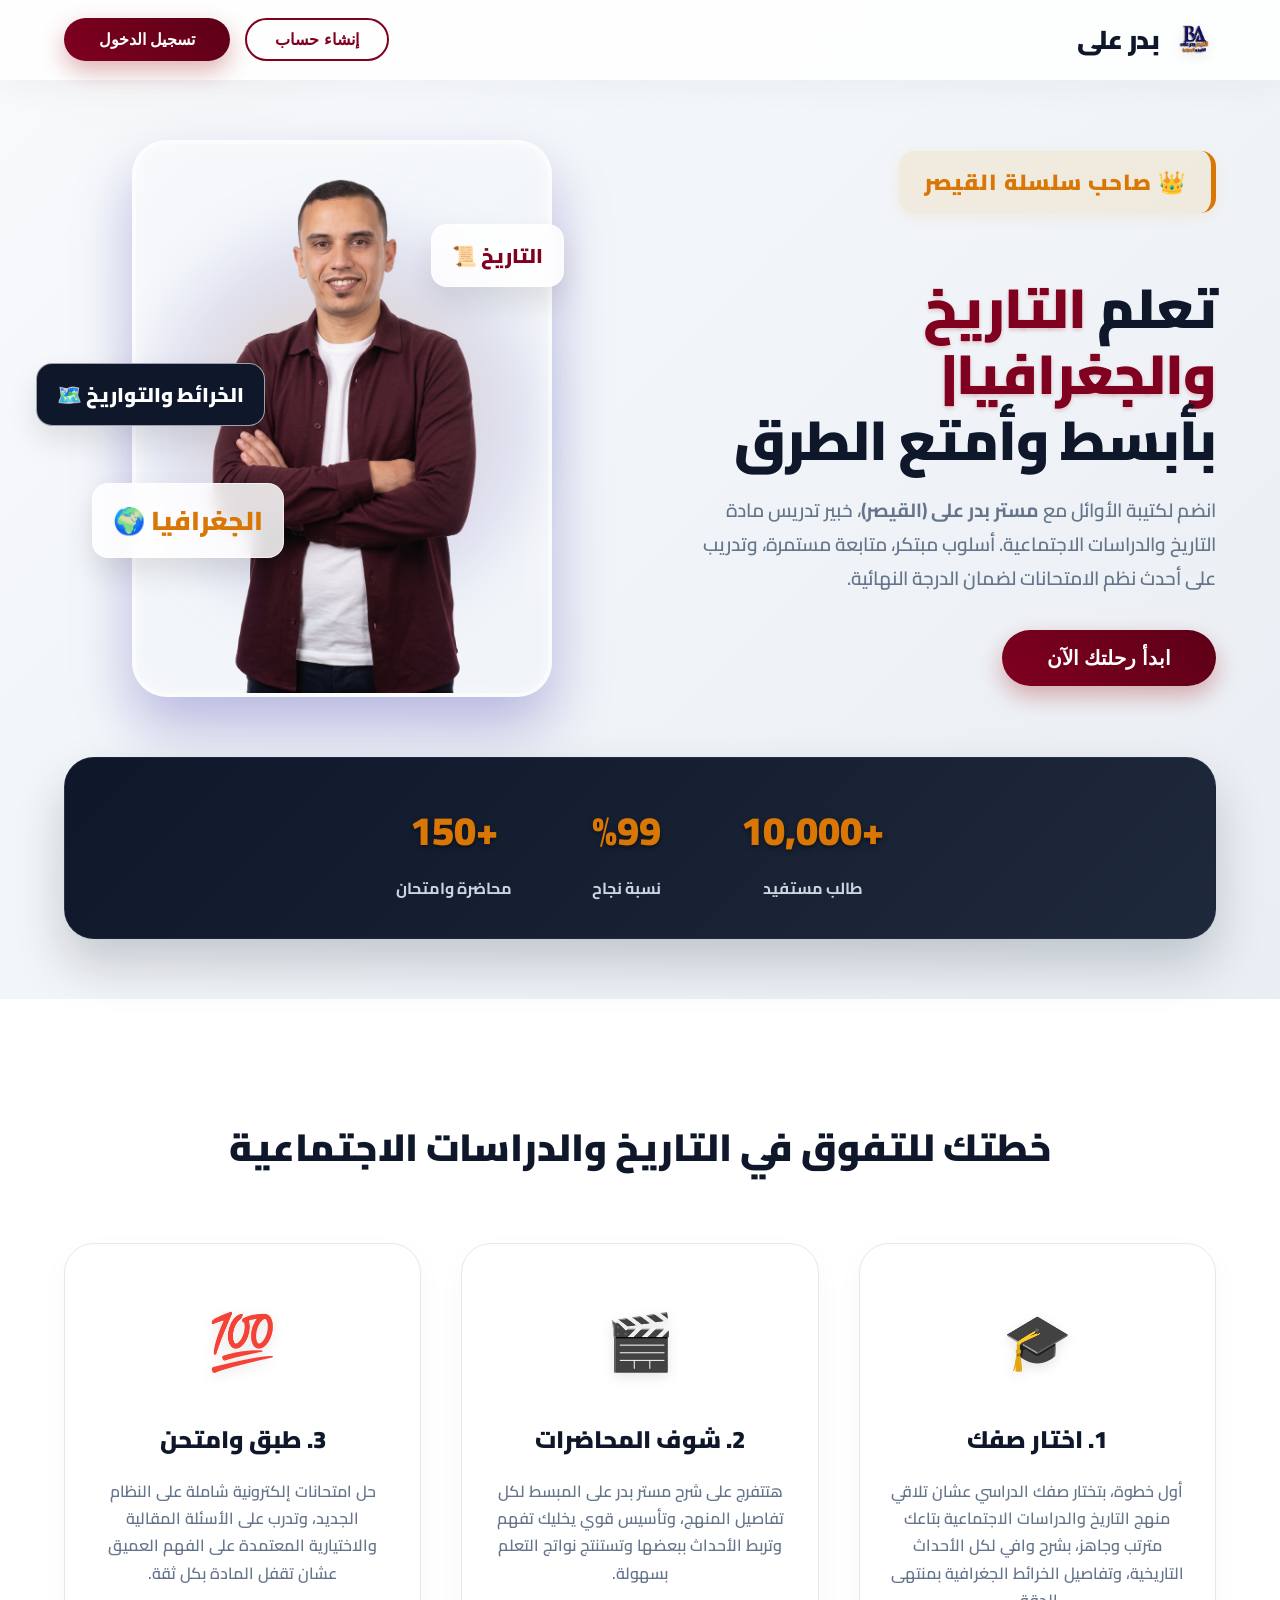
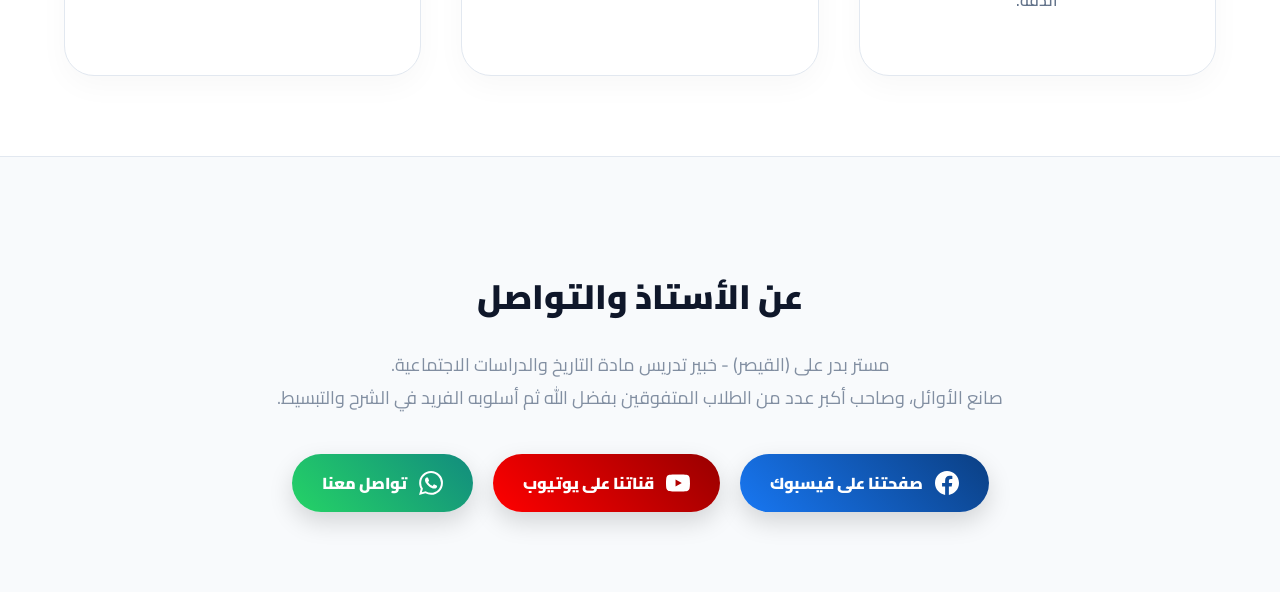
==== commit 6b9a6585: "Add files via upload" ====
--- a/parent.html
+++ b/parent.html
@@ -538,7 +538,7 @@
                 </div>
 
                 <h1>تعلم <span style="color: var(--primary);" id="typewriter-text"></span><span class="cursor">|</span> <br> بأبسط وأمتع الطرق</h1>
-                <p>انضم لكتيبة الأوائل مع <strong id="hero-teacher-name">مستر بدر على (القيصر)</strong>، خبير تدريس مادة الفيزياء. أسلوب مبتكر، متابعة مستمرة، وتدريب على أحدث نظم الامتحانات لضمان الدرجة النهائية.</p>
+                <p>انضم لكتيبة الأوائل مع <strong id="hero-teacher-name">مستر بدر على (القيصر)</strong>، خبير تدريس مادة التاريخ والدراسات الاجتماعية. أسلوب مبتكر، متابعة مستمرة، وتدريب على أحدث نظم الامتحانات لضمان الدرجة النهائية.</p>
                 <div style="display: flex; gap: 15px; flex-wrap: wrap;">
                     <button class="btn-solid" style="padding: 16px 45px; font-size: 20px;" onclick="openAuthModal('login')">ابدأ رحلتك الآن</button>
                 </div>
@@ -574,12 +574,12 @@
 
 <!-- المميزات (كروت نظيفة وفخمة) -->
         <section class="features-section">
-            <h2>خطتك للتفوق في الفيزياء</h2>
+            <h2>خطتك للتفوق في التاريخ والدراسات الاجتماعية</h2>
             <div class="features-grid">
                 <div class="feature-card">
                     <div class="feature-icon">🎓</div>
                     <h3>1. اختار صفك</h3>
-                    <p>أول خطوة، بتختار صفك الدراسي عشان تلاقي منهج الفيزياء بتاعك مترتب وجاهز، بشرح وافي لكل الأحداث التاريخية، وتفاصيل الخرائط الجغرافية بمنتهى الدقة.</p>
+                    <p>أول خطوة، بتختار صفك الدراسي عشان تلاقي منهج التاريخ والدراسات الاجتماعية بتاعك مترتب وجاهز، بشرح وافي لكل الأحداث التاريخية، وتفاصيل الخرائط الجغرافية بمنتهى الدقة.</p>
                 </div>
                 <div class="feature-card">
                     <div class="feature-icon">🎬</div>
@@ -597,26 +597,26 @@
         <section class="contact-section">
             <h2>عن الأستاذ والتواصل</h2>
             <p style="font-size: 18px; margin-bottom: 30px; opacity: 0.8; color: var(--text-muted);" id="footer-teacher-desc">
-                مستر بدر على (القيصر) - خبير تدريس مادة الفيزياء.<br>
+                مستر بدر على (القيصر) - خبير تدريس مادة التاريخ والدراسات الاجتماعية.<br>
                 صانع الأوائل، وصاحب أكبر عدد من الطلاب المتفوقين بفضل الله ثم أسلوبه الفريد في الشرح والتبسيط.
             </p>
        
             <!-- زراير السوشيال ميديا باللوجوهات -->
             <div class="contact-numbers">
                 <!-- فيسبوك -->
-                <a href="https://www.facebook.com/" target="_blank" class="social-btn btn-facebook">
+                <a href="https://www.facebook.com/share/1EsyNrPy1T/" target="_blank" class="social-btn btn-facebook">
                     <svg class="social-icon-img" viewBox="0 0 24 24" fill="currentColor"><path d="M24 12.073c0-6.627-5.373-12-12-12s-12 5.373-12 12c0 5.99 4.388 10.954 10.125 11.854v-8.385H7.078v-3.47h3.047V9.43c0-3.007 1.792-4.669 4.533-4.669 1.312 0 2.686.235 2.686.235v2.953H15.83c-1.491 0-1.956.925-1.956 1.874v2.25h3.328l-.532 3.47h-2.796v8.385C19.612 23.027 24 18.062 24 12.073z"/></svg>
                     صفحتنا على فيسبوك
                 </a>
                 
                 <!-- يوتيوب -->
-                <a href="https://www.youtube.com/" target="_blank" class="social-btn btn-youtube">
+                <a href="https://youtube.com/@badrali-kt2rn?si=FFHQSjpJN4HWx1Up" target="_blank" class="social-btn btn-youtube">
                     <svg class="social-icon-img" viewBox="0 0 24 24" fill="currentColor"><path d="M23.498 6.186a3.016 3.016 0 0 0-2.122-2.136C19.505 3.545 12 3.545 12 3.545s-7.505 0-9.377.505A3.017 3.017 0 0 0 .502 6.186C0 8.07 0 12 0 12s0 3.93.502 5.814a3.016 3.016 0 0 0 2.122 2.136c1.871.505 9.376.505 9.376.505s7.505 0 9.377-.505a3.015 3.015 0 0 0 2.122-2.136C24 15.93 24 12 24 12s0-3.93-.502-5.814zM9.545 15.568V8.432L15.818 12l-6.273 3.568z"/></svg>
                     قناتنا على يوتيوب
                 </a>
                 
                 <!-- واتساب -->
-                <a href="https://wa.me/201098424230" target="_blank" class="social-btn btn-whatsapp">
+                <a href="https://wa.me/201009886805" target="_blank" class="social-btn btn-whatsapp">
                     <svg class="social-icon-img" viewBox="0 0 24 24" fill="currentColor"><path d="M17.472 14.382c-.297-.149-1.758-.867-2.03-.967-.273-.099-.471-.148-.67.15-.197.297-.767.966-.94 1.164-.173.199-.347.223-.644.075-.297-.15-1.255-.463-2.39-1.475-.883-.788-1.48-1.761-1.653-2.059-.173-.297-.018-.458.13-.606.134-.133.298-.347.446-.52.149-.174.198-.298.298-.497.099-.198.05-.371-.025-.52-.075-.149-.669-1.612-.916-2.207-.242-.579-.487-.5-.669-.51a5.8 5.8 0 0 0-.57-.01c-.198 0-.52.074-.792.372-.272.297-1.04 1.016-1.04 2.479 0 1.462 1.065 2.875 1.213 3.074.149.198 2.096 3.2 5.077 4.487.709.306 1.262.489 1.694.625.712.227 1.36.195 1.871.118.571-.085 1.758-.719 2.006-1.413.248-.694.248-1.289.173-1.413-.074-.124-.272-.198-.57-.347m-5.421 7.403h-.004a9.87 9.87 0 0 1-5.031-1.378l-.361-.214-3.741.982.998-3.648-.235-.374a9.86 9.86 0 0 1-1.51-5.26c.001-5.45 4.436-9.884 9.888-9.884 2.64 0 5.122 1.03 6.988 2.898a9.825 9.825 0 0 1 2.893 6.994c-.003 5.45-4.437 9.884-9.885 9.884m8.413-18.297A11.815 11.815 0 0 0 12.05 0C5.495 0 .16 5.335.157 11.892c0 2.096.547 4.142 1.588 5.945L.057 24l6.305-1.654a11.882 11.882 0 0 0 5.683 1.448h.005c6.554 0 11.89-5.335 11.893-11.893a11.821 11.821 0 0 0-3.48-8.413Z"/></svg>
                     تواصل معنا
                 </a>
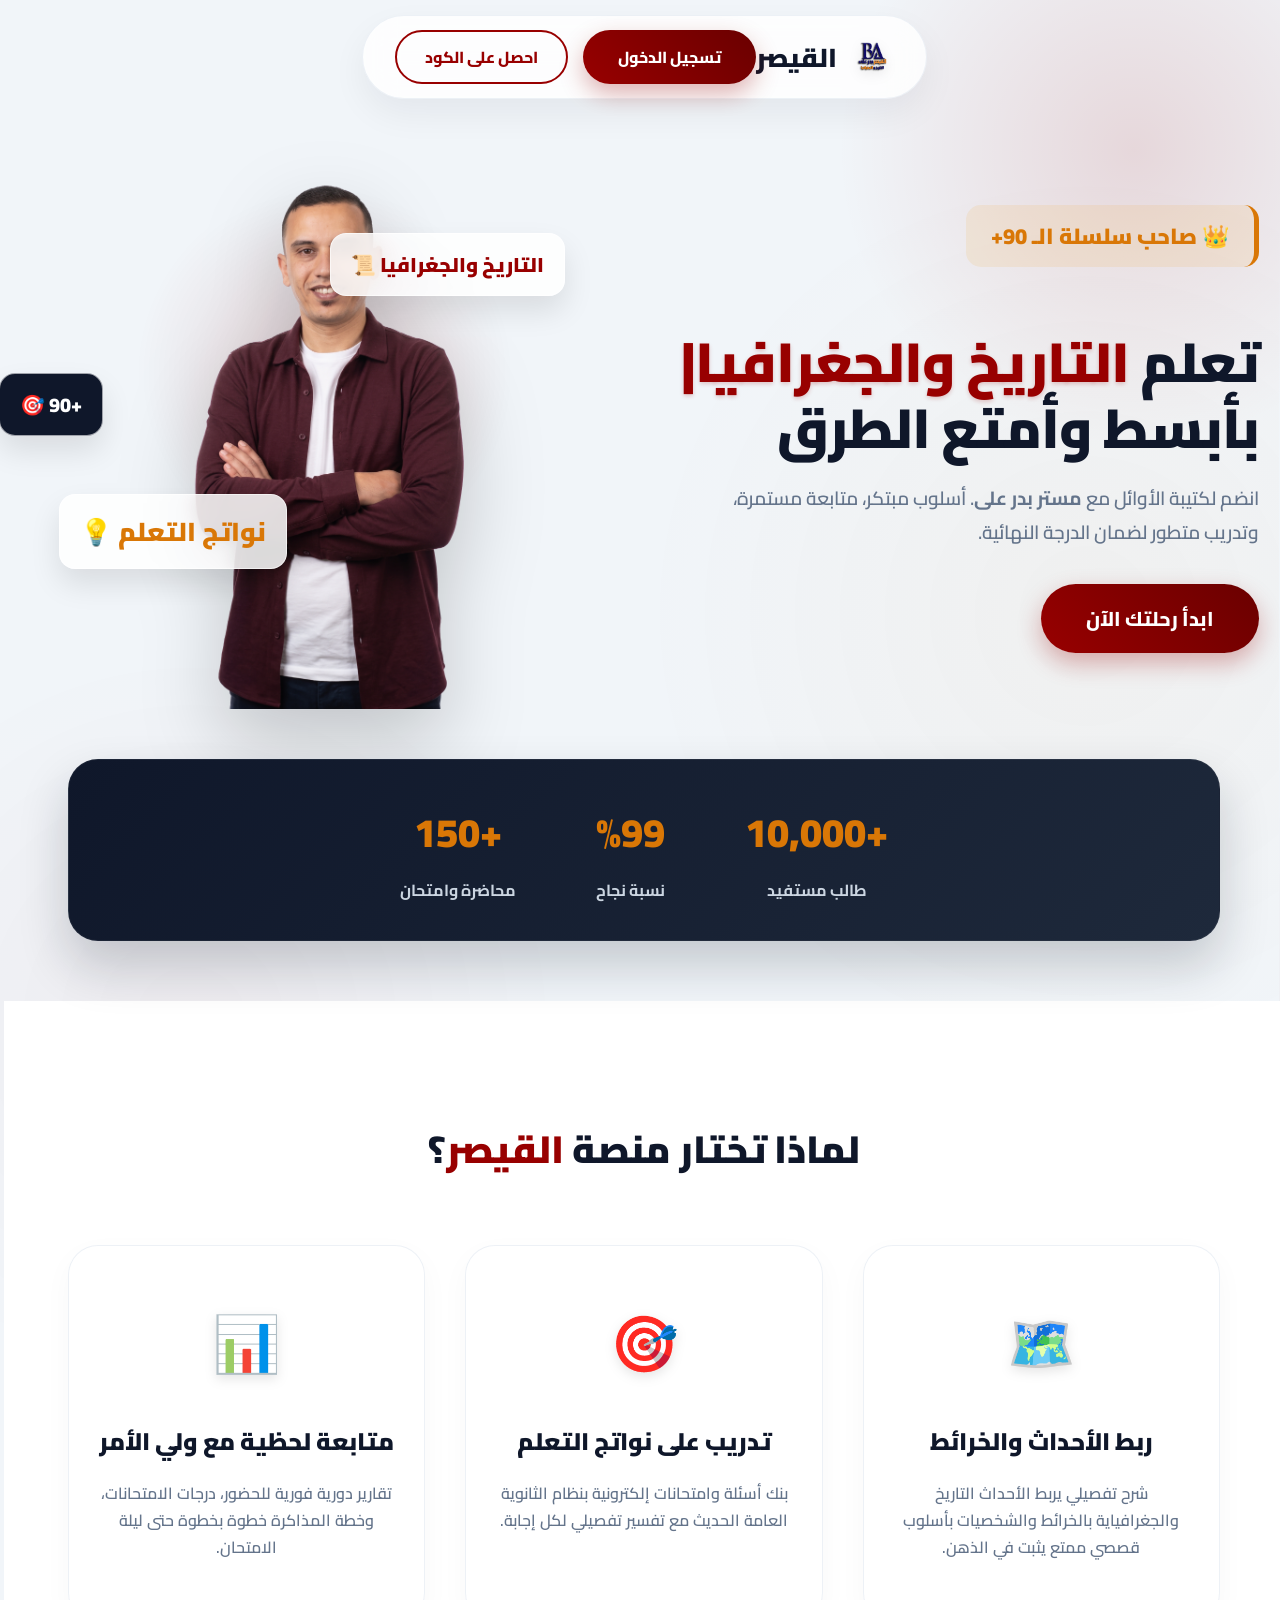
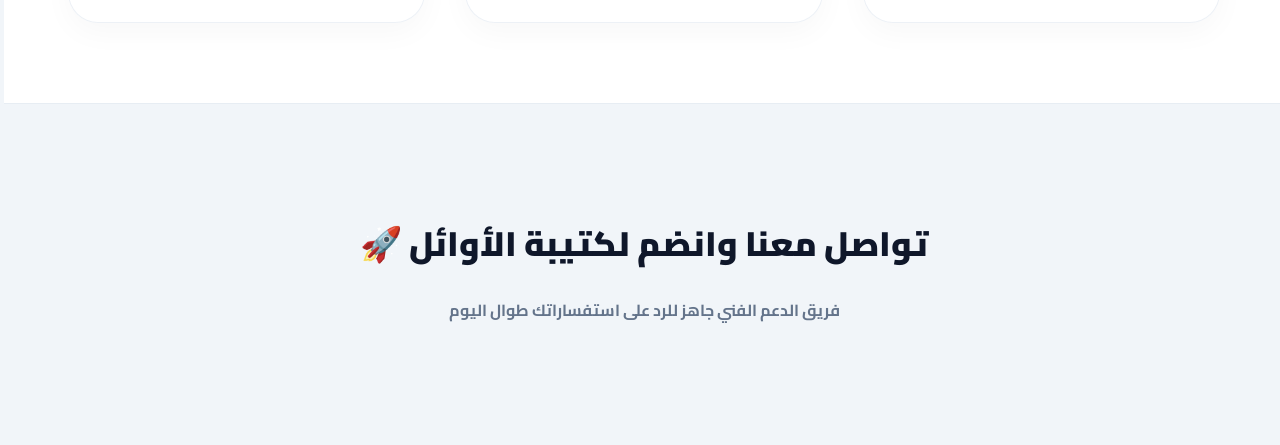
==== commit 28aa5cab: "Add files via upload" ====
--- a/parent.html
+++ b/parent.html
@@ -3,749 +3,1141 @@
 <head>
     <meta charset="UTF-8">
     <meta name="viewport" content="width=device-width, initial-scale=1.0">
-    <title>منصة الطالب | El-Senior</title>
-    <link href="https://fonts.googleapis.com/css2?family=Cairo:wght@400;600;700;800&display=swap" rel="stylesheet">
+    <title>منصة الطالب | القيصر VIP</title>
+    
+    <link rel="icon" type="image/png" href="logo.png">
+    <link rel="shortcut icon" href="logo.png">
+    <link rel="apple-touch-icon" href="logo.png">
+
+    <meta property="og:title" content="منصة الطالب | القيصر">
+    <meta property="og:description" content="تعلم التاريخ والجغرافيا بأبسط وأمتع الطرق مع مستر بدر على">
+    <meta property="og:image" content="logo.png">
+    <meta property="og:type" content="website">
+
+    <meta name="description" content="منصة القيصر التعليمية لمستر بدر على، خبير تدريس مادة التاريخ والجغرافيا للثانوية العامة.">
+    
+    <link href="https://fonts.googleapis.com/css2?family=Cairo:wght@400;600;700;900&display=swap" rel="stylesheet">
+    <meta name="google-site-verification" content="drZjRuAbbW_q44f7L9jwYfN19uJqpcbithI-6bMrOZg" />
+    <script src="https://unpkg.com/html5-qrcode" type="text/javascript"></script>
+    <!-- 🎬 مكتبة المشغل الاحترافي Plyr.js -->
+    <link rel="stylesheet" href="https://cdn.plyr.io/3.7.8/plyr.css" />
+    <script src="https://cdn.plyr.io/3.7.8/plyr.polyfilled.js"></script>
     <style>
-/* ========================================== */
-/* 🎨 ألوان الهوية الثابتة والفاخرة (Premium) */
-/* ========================================== */
-* { box-sizing: border-box; scroll-behavior: smooth; } 
-
-:root {
-    --primary: #800020;       /* عنابي تاريخي ملكي */
-    --primary-hover: #5c0017; /* عنابي أغمق */
-    --secondary: #0f172a;     /* كحلي داكن */ 
-    --accent: #d97706;        /* ذهبي (موجود عندك بالفعل) */
-    --bg-color: #f8fafc; 
-    --card-bg: #ffffff;
-    --text-main: #1e293b;
-    --text-muted: #64748b;
-    --border: #e2e8f0;
-    --success: #10b981;
-    --danger: #ef4444;
-}
-
-body { 
-    font-family: 'Cairo', sans-serif; 
-    background-color: var(--bg-color); 
-    margin: 0; padding: 0;
-    color: var(--text-main); 
-    overflow-x: hidden;
-}
-
-/* ========================================== */
-/* 🌍 الصفحة الرئيسية (Landing Page - VIP) */
-/* ========================================== */
-.landing-page {
+        /* ========================================== */
+        /* 🎨 الهوية البصرية الجديدة (Premium VIP) */
+        /* ========================================== */
+        * { box-sizing: border-box; scroll-behavior: smooth; font-family: 'Cairo', sans-serif; } 
+        :root {
+            --primary: #980000;       
+            --primary-hover: #6a0000; 
+            --secondary: #0f172a;     
+            --accent: #d97706;        
+            --bg-color: #f1f5f9; 
+            --card-bg: rgba(255, 255, 255, 0.85);
+            --text-main: #1e293b;
+            --text-muted: #64748b;
+            --border: rgba(226, 232, 240, 0.6);
+            --glass-shadow: 0 8px 32px 0 rgba(31, 38, 135, 0.07);
+            --success: #10b981;
+            --danger: #ef4444;
+        }
+
+        body { 
+            background: var(--bg-color); 
+            background-image: radial-gradient(circle at 15% 50%, rgba(152, 0, 0, 0.04), transparent 25%),
+                              radial-gradient(circle at 85% 30%, rgba(217, 119, 6, 0.04), transparent 25%);
+            margin: 0; padding: 0; color: var(--text-main); overflow-x: hidden;
+        }
+
+        /* سكرول بار احترافي */
+        ::-webkit-scrollbar { width: 8px; }
+        ::-webkit-scrollbar-track { background: transparent; }
+        ::-webkit-scrollbar-thumb { background: #cbd5e1; border-radius: 10px; }
+        ::-webkit-scrollbar-thumb:hover { background: var(--primary); }
+
+        /* ========================================== */
+        /* 🌍 الصفحة الرئيسية (Landing Page) */
+        /* ========================================== */
+        .landing-page { min-height: 100vh; display: flex; flex-direction: column; position: relative; }
+        .landing-navbar {
+            display: flex; justify-content: space-between; align-items: center;
+            padding: 15px 5%; position: sticky; top: 10px; z-index: 100;
+            background: rgba(255, 255, 255, 0.7); backdrop-filter: blur(16px);
+            border: 1px solid var(--border); border-radius: 20px;
+            box-shadow: var(--glass-shadow); margin: 0 2%;
+        }
+        .landing-logo { font-size: 26px; font-weight: 900; color: var(--secondary); display: flex; align-items: center; gap: 12px; }
+        .landing-logo img { width: 45px; filter: drop-shadow(0 4px 6px rgba(0,0,0,0.1)); }
+        
+        .nav-actions { display: flex; gap: 15px; }
+
+        .btn-outline { background: transparent; color: var(--primary); border: 2px solid var(--primary); padding: 10px 28px; border-radius: 50px; font-weight: 800; font-size: 16px; cursor: pointer; transition: 0.4s; }
+        .btn-outline:hover { background: var(--primary); color: white; transform: translateY(-3px); box-shadow: 0 10px 20px rgba(152, 0, 0, 0.15); }
+        .btn-solid { background: linear-gradient(45deg, var(--primary), var(--primary-hover)); color: white; border: none; padding: 12px 35px; border-radius: 50px; font-weight: 800; font-size: 16px; cursor: pointer; transition: 0.4s cubic-bezier(0.175, 0.885, 0.32, 1.275); box-shadow: 0 10px 25px rgba(152, 0, 0, 0.3); }
+        .btn-solid:hover { transform: translateY(-4px) scale(1.02); box-shadow: 0 15px 35px rgba(152, 0, 0, 0.4); }
+
+        .hero-section { display: flex; align-items: center; justify-content: space-between; padding: 60px 5%; flex-wrap: wrap-reverse; gap: 40px; z-index: 1; }
+        .hero-content { flex: 1; min-width: 300px; animation: fadeInUp 1s ease-out forwards; }
+        .hero-content h1 { font-size: 55px; font-weight: 900; color: var(--secondary); line-height: 1.2; margin-bottom: 20px; letter-spacing: -1px; }
+        .hero-content h1 span { color: var(--primary); text-shadow: 0 2px 4px rgba(152, 0, 0, 0.2); }
+        .hero-content p { font-size: 19px; color: var(--text-muted); font-weight: 600; line-height: 1.8; margin-bottom: 35px; max-width: 95%; }
+        
+        .hero-image-wrapper { flex: 1; min-width: 300px; display: flex; justify-content: center; position: relative; animation: fadeInUp 1.2s ease-out forwards; }
+        .hero-image-bg { position: absolute; width: 450px; height: 450px; background: radial-gradient(circle, rgba(152, 0, 0, 0.15) 0%, transparent 60%); z-index: 1; border-radius: 50%; }
+        .hero-image-wrapper img { width: 100%; max-width: 420px; z-index: 2; border-radius: 30px; filter: drop-shadow(0 30px 40px rgba(0,0,0,0.2)); }
+        
+        .float-icon { position: absolute; padding: 12px 20px; border-radius: 16px; font-weight: 900; font-size: 20px; z-index: 3; color: var(--primary); background: rgba(255, 255, 255, 0.85); backdrop-filter: blur(8px); border: 1px solid rgba(255, 255, 255, 0.6); box-shadow: 0 15px 30px rgba(0,0,0,0.1); animation: floating 4s ease-in-out infinite alternate; }
+        .float-1 { top: 15%; right: 10%; animation-delay: 0s; }
+        .float-2 { bottom: 25%; left: 5%; animation-delay: 1.5s; font-size: 26px; color: var(--accent); }
+        .float-3 { top: 40%; left: -5%; animation-delay: 3s; background: var(--secondary); color: white; }
+
+        @keyframes floating { 0% { transform: translateY(0px) rotate(0deg); } 100% { transform: translateY(-18px) rotate(4deg); } }
+        @keyframes fadeInUp { from { opacity: 0; transform: translateY(40px); } to { opacity: 1; transform: translateY(0); } }
+
+        .trust-bar { display: flex; justify-content: center; gap: 80px; flex-wrap: wrap; background: linear-gradient(135deg, var(--secondary), #1e293b); padding: 35px 20px; margin: 0 5% 60px 5%; border-radius: 30px; box-shadow: 0 25px 50px rgba(15, 23, 42, 0.2); border: 1px solid rgba(255,255,255,0.05); z-index: 10; position: relative;}
+        .trust-item { text-align: center; }
+        .trust-item h2 { margin: 0; color: var(--accent); font-size: 40px; font-weight: 900; }
+        .trust-item p { margin: 5px 0 0 0; color: #cbd5e1; font-weight: bold; font-size: 16px; }
+
+        .features-section { padding: 80px 5%; text-align: center; background: white; }
+        .features-section h2 { font-size: 38px; font-weight: 900; color: var(--secondary); margin-bottom: 60px; }
+        .features-grid { display: grid; grid-template-columns: repeat(auto-fit, minmax(300px, 1fr)); gap: 40px; }
+        .feature-card { background: var(--card-bg); padding: 45px 30px; border-radius: 30px; border: 1px solid var(--border); box-shadow: 0 10px 30px rgba(0,0,0,0.03); position: relative; overflow: hidden; transition: 0.4s cubic-bezier(0.175, 0.885, 0.32, 1.275); }
+        .feature-card::after { content: ''; position: absolute; bottom: 0; left: 0; width: 100%; height: 5px; background: linear-gradient(90deg, var(--primary), var(--accent)); transform: scaleX(0); transition: 0.4s ease; transform-origin: right; }
+        .feature-card:hover { transform: translateY(-12px); box-shadow: 0 25px 50px rgba(0,0,0,0.08); }
+        .feature-card:hover::after { transform: scaleX(1); transform-origin: left; }
+        .feature-icon { font-size: 55px; margin-bottom: 25px; filter: drop-shadow(0 4px 6px rgba(0,0,0,0.1)); }
+        .feature-card h3 { font-size: 24px; font-weight: 900; color: var(--secondary); margin-bottom: 15px; }
+        .feature-card p { font-size: 16px; color: var(--text-muted); font-weight: 600; line-height: 1.7; }
+
+        .contact-section { background: var(--bg-color); padding: 80px 5%; text-align: center; border-top: 1px solid var(--border); }
+        .contact-section h2 { font-size: 34px; font-weight: 900; color: var(--secondary); margin-bottom: 20px; }
+        .contact-numbers { display: flex; justify-content: center; gap: 20px; flex-wrap: wrap; margin-top: 40px; }
+        .social-btn { padding: 14px 30px; border-radius: 50px; font-size: 16px; font-weight: 900; display: inline-flex; align-items: center; gap: 12px; text-decoration: none; color: white; transition: 0.4s cubic-bezier(0.175, 0.885, 0.32, 1.275); border: none; cursor: pointer; box-shadow: 0 10px 25px rgba(0,0,0,0.15); }
+        .social-btn:hover { transform: translateY(-5px) scale(1.05); box-shadow: 0 15px 35px rgba(0,0,0,0.25); color: white; }
+        .btn-facebook { background: linear-gradient(45deg, #1877F2, #0b3f83); }
+        .btn-youtube { background: linear-gradient(45deg, #FF0000, #980000); }
+        .btn-whatsapp { background: linear-gradient(45deg, #25D366, #128C7E); }
+        .social-icon-img { width: 24px; height: 24px; fill: currentColor; }
+
+        .cursor { color: var(--primary); animation: blink 0.8s infinite; }
+        @keyframes blink { 0%, 100% { opacity: 1; } 50% { opacity: 0; } }
+
+        /* ========================================== */
+        /* 💻 واجهة المنصة الداخلية (App Dashboard) */
+        /* ========================================== */
+        #app-layout { display: none; height: 100vh; overflow: hidden; background: var(--bg-color); }
+        .topbar { background: var(--card-bg); backdrop-filter: blur(20px); height: 80px; display: flex; justify-content: space-between; align-items: center; padding: 0 30px; box-shadow: var(--glass-shadow); z-index: 10; position: relative; border-bottom: 1px solid var(--border); }
+        .student-info { display: flex; align-items: center; gap: 15px; }
+        .student-info img { border: 2px solid var(--primary); padding: 2px; }
+        .student-name { font-weight: 900; color: var(--secondary); font-size: 19px; margin: 0; }
+        .wallet-btn { background: rgba(16, 185, 129, 0.1); color: var(--success); border: 2px solid rgba(16, 185, 129, 0.3); padding: 8px 20px; border-radius: 20px; font-weight: 800; font-size: 16px; cursor: pointer; display: flex; align-items: center; gap: 8px; transition: 0.3s; }
+        .wallet-btn:hover { background: rgba(16, 185, 129, 0.2); transform: scale(1.05); }
+        
+        .main-container { display: flex; height: calc(100vh - 80px); padding: 20px; gap: 20px; }
+        
+        /* Floating Sidebar */
+        .sidebar { 
+            width: 260px; background: var(--card-bg); backdrop-filter: blur(20px); border: 1px solid var(--border);
+            border-radius: 24px; padding: 25px 15px; display: flex; flex-direction: column; gap: 8px; box-shadow: var(--glass-shadow); overflow-y: auto;
+        }
+        .nav-item { padding: 16px 20px; color: var(--text-muted); cursor: pointer; font-weight: 800; font-size: 16px; display: flex; align-items: center; gap: 12px; transition: 0.3s; border-radius: 16px; }
+        .nav-item:hover { background: rgba(152, 0, 0, 0.05); color: var(--primary); transform: translateX(-5px); }
+        .nav-item.active { background: linear-gradient(45deg, var(--primary), var(--primary-hover)); color: white; box-shadow: 0 8px 20px rgba(152, 0, 0, 0.25); }
+
+        .content-area { flex: 1; overflow-y: auto; padding: 10px 20px 40px 20px; }
+        .tab-content { display: none; animation: fadeIn 0.4s ease; }
+        .tab-content.active { display: block; }
+
+        /* كارت الطالب الـ VIP الداخلي */
+        .premium-student-card {
+            background: linear-gradient(135deg, var(--secondary), #0f172a);
+            border: 1px solid rgba(255,255,255,0.1); box-shadow: 0 20px 40px rgba(15, 23, 42, 0.3);
+            border-radius: 30px; padding: 40px; position: relative; overflow: hidden;
+            margin-bottom: 30px; display: flex; flex-wrap: wrap; align-items: center; justify-content: space-between; gap: 20px;
+        }
+        .premium-student-card::after {
+            content: ''; position: absolute; top: 0; left: 0; right: 0; bottom: 0;
+            background: url('[data-uri]') repeat;
+            pointer-events: none;
+        }
+        .premium-student-card::before { content: ''; position: absolute; width: 300px; height: 300px; background: radial-gradient(circle, rgba(152,0,0,0.3) 0%, transparent 70%); top: -50px; right: -50px; opacity: 0.8; border-radius: 50%; pointer-events: none; }
+        
+        .student-info-col { flex: 2; min-width: 250px; z-index: 2; }
+        .student-barcode-col { flex: 1; min-width: 150px; text-align: left; z-index: 2; display: flex; flex-direction: column; align-items: flex-end; }
+        .student-data-row { display: flex; align-items: center; gap: 10px; margin-bottom: 12px; color: #cbd5e1; font-size: 16px; font-weight: bold; }
+        .student-data-row i { background: rgba(255,255,255,0.1); padding: 8px; border-radius: 10px; font-style: normal; font-size: 15px; display: flex; align-items: center; justify-content: center; }
+
+        .page-header { margin-bottom: 25px; }
+        .page-header h2 { color: var(--secondary); margin: 0 0 5px 0; font-size: 28px; font-weight: 900; letter-spacing: -0.5px; }
+        .page-header p { color: var(--text-muted); margin: 0; font-weight: bold; font-size: 15px;}
+
+        .table-card { background: var(--card-bg); border-radius: 24px; border: 1px solid var(--border); overflow: hidden; box-shadow: var(--glass-shadow); backdrop-filter: blur(10px); }
+        .full-table { width: 100%; border-collapse: collapse; }
+        .full-table th, .full-table td { padding: 18px 20px; text-align: right; border-bottom: 1px solid var(--border); font-weight: bold; }
+        .full-table th { background: rgba(241, 245, 249, 0.7); color: var(--secondary); font-weight: 900; font-size: 15px; }
+        .full-table tr:hover td { background: #f1f5f9; }
+        .badge { padding: 6px 12px; border-radius: 20px; font-weight: 800; font-size: 13px; }
+        .badge-present { color: #047857; background: #d1fae5; }
+        .badge-absent { color: #b91c1c; background: #fee2e2; }
+
+        .btn { width: 100%; background: linear-gradient(45deg, var(--primary), var(--primary-hover)); color: white; border: none; padding: 14px 20px; border-radius: 15px; font-size: 16px; font-weight: 900; cursor: pointer; transition: 0.3s; box-shadow: 0 5px 15px rgba(152,0,0,0.2); }
+        .btn:hover { transform: translateY(-2px); box-shadow: 0 10px 20px rgba(152,0,0,0.3); }
+        .btn-secondary { background: var(--secondary); box-shadow: 0 5px 15px rgba(15,23,42,0.2); }
+        .btn-secondary:hover { background: #1e293b; box-shadow: 0 10px 20px rgba(15,23,42,0.3); }
+
+        /* Modal VIP */
+        .auth-overlay { position: fixed; top: 0; left: 0; width: 100%; height: 100%; background: rgba(15, 23, 42, 0.9); backdrop-filter: blur(15px); display: none; justify-content: center; align-items: center; z-index: 99999; }
+        .auth-overlay.active { display: flex; animation: fadeIn 0.3s ease; }
+        .auth-container { display: flex; width: 100%; max-width: 950px; min-height: 600px; background: var(--card-bg); border-radius: 30px; box-shadow: 0 40px 80px rgba(0,0,0,0.5); overflow: hidden; border: 1px solid rgba(255, 255, 255, 0.1); }
+        .auth-form-side { flex: 1.2; padding: 60px 50px; display: flex; flex-direction: column; justify-content: center; background: #ffffff; max-height: 90vh; overflow-y: auto; position: relative; }
+        .auth-brand-side { flex: 0.8; background: linear-gradient(145deg, var(--secondary) 0%, #1e293b 100%); color: white; padding: 50px 40px; display: flex; flex-direction: column; align-items: center; justify-content: center; text-align: center; position: relative; overflow: hidden; }
+        .auth-brand-side::before { content: ''; position: absolute; width: 400px; height: 400px; background: radial-gradient(circle, rgba(152, 0, 0, 0.4) 0%, transparent 60%); top: -100px; right: -100px; border-radius: 50%; pointer-events: none; }
+        .auth-brand-side::after { content: ''; position: absolute; width: 300px; height: 300px; background: radial-gradient(circle, rgba(217, 119, 6, 0.15) 0%, transparent 60%); bottom: -50px; left: -50px; border-radius: 50%; pointer-events: none; }
+        .modal-logo-wrapper { background: white; width: 140px; height: 140px; border-radius: 50%; display: flex; align-items: center; justify-content: center; box-shadow: 0 20px 40px rgba(0,0,0,0.3); z-index: 2; margin-bottom: 25px; border: 4px solid rgba(255,255,255,0.05); padding: 15px; }
+        .modal-logo-wrapper img { max-width: 100%; max-height: 100%; border-radius: 50%; }
+        
+        .auth-input-group { margin-bottom: 22px; text-align: right; width: 100%; }
+        .auth-input-group label { display: block; margin-bottom: 10px; font-weight: 900; color: var(--secondary); font-size: 15px; }
+        .auth-input-group input, .auth-input-group select { width: 100%; padding: 16px 20px; border: 2px solid #e2e8f0; border-radius: 16px; font-size: 16px; transition: all 0.3s ease; background: #f8fafc; color: var(--text-main); font-weight: 700; }
+        .auth-input-group input:focus, .auth-input-group select:focus { border-color: var(--primary); background: white; outline: none; box-shadow: 0 0 0 4px rgba(152, 0, 0, 0.1); }
+        .auth-btn-submit { width: 100%; background: linear-gradient(45deg, var(--primary), var(--primary-hover)); color: white; border: none; padding: 18px; border-radius: 16px; font-size: 18px; font-weight: 900; cursor: pointer; transition: all 0.3s ease; margin-top: 15px; box-shadow: 0 10px 25px rgba(152,0,0,0.25); }
+        .auth-btn-submit:hover { transform: translateY(-3px); box-shadow: 0 15px 35px rgba(152,0,0,0.35); }
+        .auth-btn-outline { background: transparent; color: var(--secondary); border: 2px solid #e2e8f0; box-shadow: none; margin-top: 15px; }
+        .auth-btn-outline:hover { background: #f1f5f9; color: var(--primary); border-color: #cbd5e1; transform: translateY(-2px); }
+        .close-auth { position: absolute; top: 25px; left: 25px; background: #f1f5f9; border: none; width: 45px; height: 45px; border-radius: 50%; font-size: 20px; cursor: pointer; transition: 0.3s; z-index: 10; display: flex; align-items: center; justify-content: center; color: var(--text-muted); }
+        .close-auth:hover { background: var(--danger); color: white; transform: rotate(90deg); }
+
+        /* Toast Styling (إشعارات منبثقة) */
+        #premium-toast-container { position: fixed; top: 30px; left: 30px; z-index: 999999; display: flex; flex-direction: column; gap: 15px; pointer-events: none; }
+        .premium-toast { min-width: 320px; max-width: 420px; background: rgba(255, 255, 255, 0.98); backdrop-filter: blur(10px); border-radius: 16px; box-shadow: 0 20px 40px rgba(0,0,0,0.15); display: flex; flex-direction: column; overflow: hidden; animation: slideInLeftToast 0.5s cubic-bezier(0.175, 0.885, 0.32, 1.275) forwards; border: 1px solid rgba(255,255,255,0.5); }
+        .premium-toast-content { display: flex; align-items: center; padding: 18px 24px; gap: 18px; direction: rtl; }
+        .toast-icon { font-size: 28px; display: flex; align-items: center; justify-content: center; }
+        .toast-text { color: #1e293b; font-size: 15px; font-weight: 800; line-height: 1.5; flex: 1; text-align: right; }
+        .toast-success { border-right: 6px solid #10b981; }
+        .toast-error { border-right: 6px solid #ef4444; }
+
+        @media (max-width: 768px) {
+            .hero-section { flex-direction: column; text-align: center; }
+            .auth-brand-side { display: none; }
+            .auth-container { flex-direction: column; width: 95%; }
+            .auth-form-side { padding: 40px 20px; }
+            .main-container { flex-direction: column; padding: 10px; }
+            .sidebar { width: 100%; height: auto; flex-direction: row; overflow-x: auto; padding: 10px; position: sticky; top: 0; z-index: 100; border-radius: 16px; margin-bottom: 15px; }
+            .nav-item { padding: 10px 20px; white-space: nowrap; font-size: 14px; }
+            .nav-item:hover { transform: none; }
+            .content-area { padding: 5px; }
+            .premium-student-card { flex-direction: column; text-align: center; }
+            .student-barcode-col { align-items: center; width: 100%; margin-top: 15px; }
+        }
+        
+        @keyframes fadeIn { from { opacity: 0; transform: translateY(10px); } to { opacity: 1; transform: translateY(0); } }
+        @keyframes slideInLeftToast { 0% { opacity: 0; transform: translateX(-60px) scale(0.9); } 100% { opacity: 1; transform: translateX(0) scale(1); } }
+        @keyframes slideOutLeftToast { 0% { opacity: 1; transform: translateX(0) scale(1); max-height: 100px; margin-bottom: 15px; } 100% { opacity: 0; transform: translateX(-60px) scale(0.9); max-height: 0; margin-bottom: 0; padding: 0; border: none; } }
+        @keyframes floatWatermark { 0%, 100% { top: 10%; left: 10%; } 25% { top: 80%; left: 20%; } 50% { top: 50%; left: 80%; } 75% { top: 20%; left: 60%; } }
+        .no-select { user-select: none; -webkit-user-select: none; -ms-user-select: none; }
+
+        /* مشغل الفيديو للموبايل */
+        @media (max-width: 768px) {
+            #protected-course-screen { flex-direction: column !important; }
+            #protected-course-screen > div:first-child { padding: 10px 15px !important; }
+            #protected-course-screen > div:first-child > div { width: 100% !important; justify-content: space-between !important; gap: 10px !important; }
+            #player-course-title { font-size: 14px !important; border-right: none !important; padding-right: 0 !important; flex: 1; text-align: right; line-height: 1.4; }
+            #protected-course-screen button[onclick="closeCoursePlayer()"] { padding: 8px 12px !important; font-size: 12px !important; white-space: nowrap; }
+            #anti-record-container { display: flex !important; flex-direction: column-reverse !important; width: 100% !important; flex: 1 !important; }
+            #video-wrapper { width: 100% !important; height: 250px !important; min-height: 250px !important; flex: none !important; }
+            #player-playlist { width: 100% !important; height: auto !important; flex: 1 !important; border-left: none !important; border-top: 2px solid #1e293b !important; padding: 15px !important; overflow-y: auto !important; }
+        }
+
+        /* ========================================== */
+        /* 🎨 ثيمات الصفوف الديناميكية والوضع الليلي (VIP) */
+        /* ========================================== */
+        body.theme-grade-1 { --primary: #b45309; --primary-hover: #78350f; --accent: #f59e0b; } /* ذهبي فرعوني لأولى ثانوي */
+        body.theme-grade-2 { --primary: #047857; --primary-hover: #064e3b; --accent: #10b981; } /* زمردي إسلامي لتانية ثانوي */
+        body.theme-grade-3 { --primary: #980000; --primary-hover: #6a0000; --accent: #d97706; } /* أحمر ملكي لتالتة ثانوي */
+
+        body.dark-mode {
+            --bg-color: #090d16;
+            --card-bg: rgba(15, 23, 42, 0.9);
+            --text-main: #f8fafc;
+            --text-muted: #94a3b8;
+            --border: rgba(51, 65, 85, 0.6);
+            --secondary: #f1f5f9;
+        }
+        body.dark-mode .table-card,
+        body.dark-mode .q-slide,
+        body.dark-mode #notif-dropdown {
+            background: #1e293b !important;
+            color: #f8fafc !important;
+            border-color: #334155 !important;
+        }
+        body.dark-mode .full-table th { background: #0f172a; color: #f8fafc; }
+        body.dark-mode .full-table tr:hover td { background: #334155; }
+
+        /* 📱 شريط تطبيق سفلي للموبايل (Bottom App Bar) */
+        @media (max-width: 768px) {
+            #app-layout { height: auto; min-height: 100vh; overflow-y: auto; padding-bottom: 85px; }
+            .main-container { height: auto; padding-bottom: 30px; }
+            .sidebar {
+                position: fixed !important;
+                bottom: 0 !important;
+                top: auto !important;
+                left: 0;
+                right: 0;
+                width: 100% !important;
+                margin: 0 !important;
+                border-radius: 24px 24px 0 0 !important;
+                padding: 8px 10px !important;
+                background: var(--card-bg) !important;
+                backdrop-filter: blur(20px) !important;
+                box-shadow: 0 -10px 30px rgba(0,0,0,0.15) !important;
+                justify-content: space-around;
+                z-index: 9999 !important;
+            }
+            .nav-item {
+                flex-direction: column;
+                gap: 4px;
+                padding: 8px 12px !important;
+                font-size: 11px !important;
+                border-radius: 12px;
+                text-align: center;
+            }
+        }
+
+        /* 🎨 تخصيص مشغل الفيديو Plyr.js ليتماشى مع هوية القيصر */
+        :root {
+            --plyr-color-main: var(--primary);
+            --plyr-font-family: 'Cairo', sans-serif;
+            --plyr-control-radius: 10px;
+        }
+        .plyr--video { height: 100% !important; width: 100% !important; }
+
+        /* ========================================================= */
+/* 💳 بطاقة بنك القيصر التفاعلية + أنيميشن اللاندينج والـ Auth */
+/* ========================================================= */
+
+/* 1. تحسينات خلفية اللاندينج بيدج المتحركة */
+.landing-page::before {
+    content: '';
+    position: absolute;
+    width: 600px;
+    height: 600px;
+    background: radial-gradient(circle, rgba(152, 0, 0, 0.12) 0%, transparent 70%);
+    top: -150px;
+    right: -150px;
+    border-radius: 50%;
+    animation: pulseGlowBg 6s ease-in-out infinite alternate;
+    pointer-events: none;
+}
+@keyframes pulseGlowBg {
+    0% { transform: scale(1) translate(0, 0); opacity: 0.7; }
+    100% { transform: scale(1.2) translate(-30px, 30px); opacity: 1; }
+}
+
+/* 2. أنيميشن نافذة تسجيل الدخول والتنقل بين التبويبات */
+.auth-overlay.active .auth-container {
+    animation: modalPopIn 0.45s cubic-bezier(0.175, 0.885, 0.32, 1.275) forwards;
+}
+@keyframes modalPopIn {
+    0% { opacity: 0; transform: scale(0.88) translateY(30px); }
+    100% { opacity: 1; transform: scale(1) translateY(0); }
+}
+
+#login-form-view, #guest-form-view, #forgot-form-view, #register-form-view {
+    animation: slideFadeForm 0.35s ease-out forwards;
+}
+@keyframes slideFadeForm {
+    from { opacity: 0; transform: translateX(20px); }
+    to { opacity: 1; transform: translateX(0); }
+}
+
+/* 3. تصميم بطاقة بنك القيصر (HISTORIA VIP BANK CARD) */
+.historia-bank-card {
+    width: 100%;
+    max-width: 430px;
+    height: 245px;
+    margin: 0 auto 30px auto;
+    border-radius: 24px;
+    padding: 26px 30px;
+    background: linear-gradient(135deg, #0f172a 0%, #3b0000 55%, #980000 100%);
+    color: #ffffff;
+    box-shadow: 0 25px 50px rgba(152, 0, 0, 0.3), inset 0 1px 1px rgba(255, 255, 255, 0.25);
+    position: relative;
+    overflow: hidden;
+    display: flex;
+    flex-direction: column;
+    justify-content: space-between;
+    direction: ltr;
+    user-select: none;
+    transition: transform 0.4s cubic-bezier(0.175, 0.885, 0.32, 1.275), box-shadow 0.4s ease;
+    border: 1px solid rgba(255, 215, 0, 0.25);
+}
+
+.historia-bank-card:hover, .historia-bank-card.typing-active {
+    transform: translateY(-6px) rotateX(4deg) rotateY(-3deg);
+    box-shadow: 0 30px 60px rgba(152, 0, 0, 0.45), 0 0 25px rgba(245, 158, 11, 0.25);
+}
+
+/* لمعة البطاقة المتحركة */
+.historia-bank-card::before {
+    content: '';
+    position: absolute;
+    top: 0; left: -120%;
+    width: 60%; height: 100%;
+    background: linear-gradient(90deg, transparent, rgba(255, 255, 255, 0.14), transparent);
+    transform: skewX(-25deg);
+    transition: 0.7s;
+    pointer-events: none;
+}
+.historia-bank-card.typing-active::before, .historia-bank-card:hover::before {
+    left: 140%;
+}
+
+.bank-card-top {
+    display: flex;
+    justify-content: space-between;
+    align-items: center;
+    z-index: 2;
+}
+
+.bank-brand {
+    display: flex;
+    align-items: center;
+    gap: 10px;
+}
+.bank-brand img {
+    width: 38px;
+    height: 38px;
+    border-radius: 50%;
+    border: 2px solid #fbbf24;
+    background: #fff;
+}
+.bank-brand-title {
+    font-weight: 900;
+    font-size: 18px;
+    letter-spacing: 1.5px;
+    color: #fbbf24;
+    text-shadow: 0 2px 10px rgba(251, 191, 36, 0.4);
+}
+
+.bank-chip {
+    width: 50px;
+    height: 38px;
+    border-radius: 8px;
+    background: linear-gradient(135deg, #fde68a 0%, #d97706 100%);
+    position: relative;
+    box-shadow: inset 0 1px 2px rgba(255,255,255,0.6), 0 4px 10px rgba(0,0,0,0.3);
+    display: flex;
+    align-items: center;
+    justify-content: center;
+}
+.bank-chip::after {
+    content: '';
+    width: 34px;
+    height: 24px;
+    border: 1px solid rgba(120, 53, 15, 0.45);
+    border-radius: 4px;
+}
+
+/* خانات الـ 16 رقم على البطاقة */
+.bank-card-number {
+    font-family: 'Courier New', monospace;
+    font-size: 24px;
+    font-weight: 900;
+    letter-spacing: 3px;
+    color: #ffffff;
+    text-align: center;
+    margin: 15px 0;
+    text-shadow: 0 3px 8px rgba(0, 0, 0, 0.5);
+    z-index: 2;
+    display: flex;
+    justify-content: space-between;
+    padding: 8px 14px;
+    border-radius: 12px;
+    background: rgba(0, 0, 0, 0.25);
+    border: 1px solid rgba(255, 255, 255, 0.1);
+}
+
+.bank-digit-group {
+    display: inline-block;
+    transition: transform 0.2s ease, color 0.2s ease;
+}
+.bank-digit-group.active-group {
+    color: #fbbf24;
+    transform: scale(1.08);
+}
+
+.bank-card-bottom {
+    display: flex;
+    justify-content: space-between;
+    align-items: flex-end;
+    z-index: 2;
+    direction: rtl;
+}
+
+.bank-holder-label {
+    font-size: 10px;
+    color: #cbd5e1;
+    text-transform: uppercase;
+    margin-bottom: 2px;
+}
+.bank-holder-name {
+    font-size: 15px;
+    font-weight: 900;
+    color: #ffffff;
+}
+
+
+/* ========================================================= */
+/* 🚀 التطوير الاحترافي الشامل: OTP V15 + Floating Nav V2 + Desktop Bento */
+/* ========================================================= */
+
+/* 1. تحسينات عامة للـ Desktop والـ Landing Page */
+.landing-navbar {
+    max-width: 1320px;
+    margin: 15px auto 0 auto !important;
+    padding: 14px 32px !important;
+    border-radius: 100px !important;
+    background: rgba(255, 255, 255, 0.82) !important;
+    box-shadow: 0 15px 35px rgba(15, 23, 42, 0.06) !important;
+}
+body.dark-mode .landing-navbar {
+    background: rgba(15, 23, 42, 0.85) !important;
+}
+
+.hero-section {
+    max-width: 1320px;
+    margin: 0 auto;
+    padding: 50px 25px !important;
+}
+
+/* تنظيم اللابتوب والشاشات الكبيرة */
+@media (min-width: 769px) {
+    .main-container {
+        max-width: 1440px;
+        margin: 0 auto;
+        padding: 24px 30px !important;
+        gap: 28px !important;
+    }
+    .sidebar {
+        width: 270px !important;
+        border-radius: 28px !important;
+        padding: 25px 18px !important;
+        background: var(--card-bg) !important;
+        box-shadow: 0 20px 45px rgba(15, 23, 42, 0.05) !important;
+    }
+    .content-area {
+        padding: 5px 10px 40px 10px !important;
+    }
+}
+
+/* زر تسجيل الخروج العلوي الجديد */
+.top-logout-btn {
+    background: rgba(239, 68, 68, 0.1);
+    color: var(--danger);
+    border: 1.5px solid rgba(239, 68, 68, 0.25);
+    padding: 8px 16px;
+    border-radius: 20px;
+    font-weight: 900;
+    font-size: 14px;
+    cursor: pointer;
+    display: flex;
+    align-items: center;
+    gap: 6px;
+    transition: all 0.3s cubic-bezier(0.175, 0.885, 0.32, 1.275);
+}
+.top-logout-btn:hover {
+    background: var(--danger);
+    color: #ffffff;
+    transform: translateY(-2px);
+    box-shadow: 0 8px 20px rgba(239, 68, 68, 0.3);
+}
+@media (max-width: 768px) {
+    .topbar { padding: 0 12px !important; height: 70px !important; }
+    .top-logout-btn span.logout-text { display: none; }
+    .top-logout-btn { padding: 8px 12px; border-radius: 14px; }
+    .wallet-btn { padding: 6px 12px !important; font-size: 13px !important; }
+    .student-name { font-size: 15px !important; }
+}
+
+/* ========================================================= */
+/* 🔐 2. تصميم شاشة التسجيل (OTP Animation V15) */
+/* ========================================================= */
+.otp-v15-card {
+    text-align: center;
+    padding: 10px 5px;
+}
+
+.otp-lock-badge {
+    width: 76px;
+    height: 76px;
+    margin: 0 auto 18px auto;
+    border-radius: 50%;
+    background: linear-gradient(135deg, rgba(152, 0, 0, 0.08), rgba(217, 119, 6, 0.12));
+    border: 2px solid rgba(152, 0, 0, 0.18);
+    display: flex;
+    align-items: center;
+    justify-content: center;
+    font-size: 34px;
+    box-shadow: 0 12px 30px rgba(152, 0, 0, 0.12);
+    animation: floatLock 3s ease-in-out infinite alternate;
+}
+@keyframes floatLock {
+    0% { transform: translateY(0px); }
+    100% { transform: translateY(-6px); }
+}
+
+/* حقل كود الطالب بتصميم كبسولة متوهجة */
+.otp-code-pill {
+    position: relative;
+    max-width: 340px;
+    margin: 0 auto 22px auto;
+}
+.otp-code-pill input {
+    width: 100%;
+    padding: 14px 20px !important;
+    border-radius: 18px !important;
+    border: 2px solid #e2e8f0 !important;
+    background: #f8fafc !important;
+    font-size: 20px !important;
+    font-weight: 900 !important;
+    color: var(--primary) !important;
+    text-align: center;
+    letter-spacing: 3px;
+    transition: all 0.3s ease;
+}
+.otp-code-pill input:focus {
+    background: #ffffff !important;
+    border-color: var(--primary) !important;
+    box-shadow: 0 10px 25px rgba(152, 0, 0, 0.12) !important;
+    transform: translateY(-2px);
+}
+
+/* شبكة مربعات رقم الهاتف الـ 11 (OTP Boxes) */
+.otp-boxes-wrapper {
+    display: flex;
+    justify-content: center;
+    gap: 6px;
+    direction: ltr;
+    margin: 12px auto 22px auto;
+    max-width: 100%;
+}
+
+.otp-digit-box {
+    width: 36px;
+    height: 48px;
+    border-radius: 12px;
+    border: 2px solid #cbd5e1;
+    background: #f8fafc;
+    font-size: 20px;
+    font-weight: 900;
+    color: var(--secondary);
+    text-align: center;
+    outline: none;
+    transition: all 0.22s cubic-bezier(0.175, 0.885, 0.32, 1.275);
+    padding: 0;
+}
+
+.otp-digit-box:focus {
+    border-color: var(--primary);
+    background: #ffffff;
+    transform: translateY(-4px) scale(1.06);
+    box-shadow: 0 10px 20px rgba(152, 0, 0, 0.18), 0 0 0 3px rgba(152, 0, 0, 0.1);
+}
+
+.otp-digit-box.filled {
+    border-color: var(--primary);
+    background: rgba(152, 0, 0, 0.04);
+    color: var(--primary);
+    animation: otpPop 0.25s cubic-bezier(0.175, 0.885, 0.32, 1.275);
+}
+
+.otp-digit-box.success-state {
+    border-color: #10b981 !important;
+    background: #d1fae5 !important;
+    color: #047857 !important;
+}
+
+.otp-digit-box.error-state {
+    border-color: #ef4444 !important;
+    background: #fee2e2 !important;
+    color: #b91c1c !important;
+    animation: shakeOtp 0.4s ease;
+}
+
+@keyframes otpPop {
+    0% { transform: scale(0.8); }
+    60% { transform: scale(1.14); }
+    100% { transform: scale(1); }
+}
+@keyframes shakeOtp {
+    0%, 100% { transform: translateX(0); }
+    25% { transform: translateX(-6px); }
+    75% { transform: translateX(6px); }
+}
+
+/* زر التحقق المتحرك (Verifying Pill) */
+.otp-status-btn {
+    width: 100%;
+    max-width: 360px;
+    margin: 5px auto 0 auto;
+    padding: 15px 24px;
+    border-radius: 50px;
+    border: none;
+    background: linear-gradient(45deg, var(--primary), var(--primary-hover));
+    color: white;
+    font-size: 16px;
+    font-weight: 900;
+    cursor: pointer;
+    display: flex;
+    align-items: center;
+    justify-content: center;
+    gap: 10px;
+    box-shadow: 0 12px 28px rgba(152, 0, 0, 0.28);
+    transition: all 0.3s ease;
+}
+.otp-status-btn.verifying {
+    background: linear-gradient(45deg, #4f46e5, #7c3aed);
+    box-shadow: 0 12px 28px rgba(99, 102, 241, 0.35);
+    pointer-events: none;
+}
+.otp-spinner {
+    width: 18px;
+    height: 18px;
+    border: 3px solid rgba(255,255,255,0.3);
+    border-top-color: #ffffff;
+    border-radius: 50%;
+    animation: spinOtp 0.7s linear infinite;
+    display: none;
+}
+.otp-status-btn.verifying .otp-spinner { display: inline-block; }
+@keyframes spinOtp { to { transform: rotate(360deg); } }
+
+@media (max-width: 480px) {
+    .otp-boxes-wrapper { gap: 4px; }
+    .otp-digit-box { width: 27px; height: 42px; font-size: 16px; border-radius: 9px; }
+}
+
+/* ========================================================= */
+/* 📱 3. شريط الموبايل السفلي العائم (Navigation Tabs V2) */
+/* ========================================================= */
+@media (max-width: 768px) {
+    #app-layout {
+        padding-bottom: 95px !important;
+    }
+    .sidebar {
+        position: fixed !important;
+        bottom: 14px !important;
+        left: 50% !important;
+        right: auto !important;
+        transform: translateX(-50%) !important;
+        width: 94% !important;
+        max-width: 430px !important;
+        height: 66px !important;
+        padding: 0 8px !important;
+        border-radius: 40px !important;
+        background: rgba(255, 255, 255, 0.96) !important;
+        backdrop-filter: blur(20px) !important;
+        border: 1px solid rgba(226, 232, 240, 0.9) !important;
+        box-shadow: 0 15px 35px rgba(15, 23, 42, 0.14), 0 4px 12px rgba(0, 0, 0, 0.05) !important;
+        display: grid !important;
+        grid-template-columns: repeat(7, 1fr) !important;
+        align-items: center !important;
+        overflow: visible !important; /* مهم جداً لظهور الفقاعة المرتفعة وعدم السكرول */
+        z-index: 99999 !important;
+        gap: 0 !important;
+    }
+
+    body.dark-mode .sidebar {
+        background: rgba(15, 23, 42, 0.95) !important;
+        border-color: rgba(51, 65, 85, 0.8) !important;
+        box-shadow: 0 15px 35px rgba(0, 0, 0, 0.45) !important;
+    }
+
+    .sidebar .nav-item {
+        padding: 4px 0 !important;
+        margin: 0 !important;
+        height: 100% !important;
+        background: transparent !important;
+        box-shadow: none !important;
+        border-radius: 0 !important;
+        display: flex !important;
+        flex-direction: column !important;
+        align-items: center !important;
+        justify-content: center !important;
+        gap: 2px !important;
+        position: relative !important;
+        color: #64748b !important;
+        transition: all 0.3s cubic-bezier(0.175, 0.885, 0.32, 1.275) !important;
+        white-space: nowrap !important;
+    }
+
+    .sidebar .nav-item .nav-icon {
+        width: 36px;
+        height: 36px;
+        border-radius: 50%;
+        display: flex;
+        align-items: center;
+        justify-content: center;
+        font-size: 18px;
+        transition: all 0.35s cubic-bezier(0.175, 0.885, 0.32, 1.275);
+    }
+
+    .sidebar .nav-item .nav-label {
+        font-size: 9.5px !important;
+        font-weight: 800 !important;
+        line-height: 1 !important;
+        transition: all 0.25s ease;
+    }
+
+    /* الفقاعة العائمة للتبويب النشط مثل صورة Navigation Tabs V2 */
+    .sidebar .nav-item.active .nav-icon {
+        background: linear-gradient(135deg, var(--primary), #e11d48) !important;
+        color: #ffffff !important;
+        transform: translateY(-18px) scale(1.12) !important;
+        box-shadow: 0 10px 20px rgba(152, 0, 0, 0.38) !important;
+        border: 3px solid var(--bg-color) !important;
+    }
+
+    .sidebar .nav-item.active .nav-label {
+        color: var(--primary) !important;
+        font-weight: 900 !important;
+        transform: translateY(-6px);
+    }
+    body.dark-mode .sidebar .nav-item.active .nav-label {
+        color: #fbbf24 !important;
+    }
+}
+
+
+/* ========================================================= */
+/* 🎨 استكمال الهوية البصرية لباقي صفحات المنصة (Bento V14) */
+/* ========================================================= */
+
+/* الشبكة الذكية للصفحة الرئيسية */
+.bento-home-grid {
+    display: grid;
+    grid-template-columns: 1.4fr 1fr;
+    gap: 22px;
+    margin-bottom: 25px;
+}
+@media (max-width: 992px) {
+    .bento-home-grid { grid-template-columns: 1fr; }
+}
+
+/* كروت الأقسام الموحدة (Glass Cards) */
+.v14-surface-card {
+    background: var(--card-bg);
+    backdrop-filter: blur(18px);
+    border: 1px solid var(--border);
+    border-radius: 26px;
+    padding: 26px;
+    box-shadow: 0 12px 32px rgba(15, 23, 42, 0.05);
+    transition: transform 0.3s ease, box-shadow 0.3s ease;
+}
+body.dark-mode .v14-surface-card {
+    background: rgba(15, 23, 42, 0.85);
+    border-color: rgba(51, 65, 85, 0.7);
+}
+
+/* هيدر الصفحات الداخلية العصري */
+.v14-page-banner {
+    display: flex;
+    justify-content: space-between;
+    align-items: center;
+    flex-wrap: wrap;
+    gap: 15px;
+    background: var(--card-bg);
+    backdrop-filter: blur(16px);
+    border: 1px solid var(--border);
+    border-right: 5px solid var(--primary);
+    padding: 20px 26px;
+    border-radius: 24px;
+    margin-bottom: 24px;
+    box-shadow: 0 8px 25px rgba(15, 23, 42, 0.04);
+}
+.v14-page-banner h2 {
+    margin: 0 0 4px 0;
+    font-size: 24px;
+    font-weight: 900;
+    color: var(--secondary);
+}
+.v14-page-banner p {
+    margin: 0;
+    font-size: 14px;
+    color: var(--text-muted);
+    font-weight: 700;
+}
+
+/* كروت الكورسات والامتحانات الاحترافية */
+.v14-course-card {
+    background: var(--card-bg);
+    border-radius: 24px;
+    overflow: hidden;
+    border: 1px solid var(--border);
+    box-shadow: 0 12px 30px rgba(15, 23, 42, 0.05);
+    display: flex;
+    flex-direction: column;
+    transition: all 0.35s cubic-bezier(0.175, 0.885, 0.32, 1.275);
+}
+.v14-course-card:hover {
+    transform: translateY(-8px);
+    box-shadow: 0 22px 45px rgba(152, 0, 0, 0.12);
+    border-color: rgba(152, 0, 0, 0.3);
+}
+
+/* شاشات الامتحان والمراجعة بملء الشاشة */
+.v14-fullscreen-view {
     min-height: 100vh;
-    background: linear-gradient(135deg, #f8fafc 0%, #e2e8f0 100%);
-    display: flex; flex-direction: column;
-    position: relative; overflow: hidden;
-}
-
-/* دائرة تجميلية في الخلفية */
-.landing-page::before {
-    content: ''; position: absolute; top: -20%; left: -10%;
-    width: 600px; height: 600px; border-radius: 50%;
-    background: radial-gradient(circle, rgba(152, 0, 0, 0.05) 0%, transparent 70%);
-    z-index: 0; pointer-events: none;
-}
-
-/* شريط الملاحة (تأثير الزجاج المفروم) */
-.landing-navbar {
-    display: flex; justify-content: space-between; align-items: center;
-    padding: 15px 5%; position: sticky; top: 0; z-index: 100;
-    background: rgba(255, 255, 255, 0.85);
-    backdrop-filter: blur(12px);
-    border-bottom: 1px solid rgba(255, 255, 255, 0.5);
-    box-shadow: 0 10px 30px rgba(0, 0, 0, 0.03);
-}
-
-.landing-logo {
-    font-size: 26px; font-weight: 900; color: var(--secondary);
-    display: flex; align-items: center; gap: 12px; letter-spacing: -0.5px;
-}
-.landing-logo img { width: 45px; filter: drop-shadow(0 4px 6px rgba(0,0,0,0.1)); }
-
-.nav-actions { display: flex; gap: 15px; }
-
-/* أزرار فاخرة */
-.btn-outline {
-    background: transparent; color: var(--primary); border: 2px solid var(--primary);
-    padding: 10px 28px; border-radius: 50px; font-weight: 800; font-size: 16px; cursor: pointer; transition: 0.4s;
-}
-.btn-outline:hover { background: var(--primary); color: white; transform: translateY(-3px); box-shadow: 0 10px 20px rgba(152, 0, 0, 0.15); }
-
-.btn-solid {
-    background: linear-gradient(45deg, var(--primary), var(--primary-hover)); color: white; border: none;
-    padding: 12px 35px; border-radius: 50px; font-weight: 800; font-size: 16px; cursor: pointer; 
-    transition: 0.4s cubic-bezier(0.175, 0.885, 0.32, 1.275);
-    box-shadow: 0 10px 25px rgba(152, 0, 0, 0.3);
-}
-.btn-solid:hover { transform: translateY(-4px) scale(1.02); box-shadow: 0 15px 35px rgba(152, 0, 0, 0.4); }
-
-.hero-section {
-    display: flex; align-items: center; justify-content: space-between;
-    padding: 60px 5%; flex-wrap: wrap-reverse; gap: 40px; z-index: 1;
-}
-
-.hero-content { flex: 1; min-width: 300px; animation: fadeInUp 1s ease-out forwards; }
-
-.hero-content h1 {
-    font-size: 55px; font-weight: 900; color: var(--secondary); line-height: 1.2; margin-bottom: 20px; letter-spacing: -1px;
-}
-.hero-content h1 span { color: var(--primary); text-shadow: 0 2px 4px rgba(152, 0, 0, 0.2); }
-
-.hero-content p {
-    font-size: 19px; color: var(--text-muted); font-weight: 600; line-height: 1.8; margin-bottom: 35px; max-width: 95%;
-}
-
-
-/* التأثير الإبداعي والحركة العائمة لصورة المستر */
-.hero-image-wrapper {
-    flex: 1; 
-    min-width: 300px; 
-    display: flex; 
-    justify-content: center; 
-    position: relative;
-    animation: floatingImage 4s ease-in-out infinite alternate; /* حركة الصعود والهبوط */
-}
-
-/* توهج ديناميكي خلف الصورة */
-.hero-image-bg {
-    position: absolute; 
-    width: 450px; 
-    height: 450px; 
-    background: radial-gradient(circle, rgba(217, 119, 6, 0.3) 0%, rgba(10, 0, 152, 0.1) 50%, transparent 70%); /* دمج الذهبي مع العنابي */
-    z-index: 1; 
-    border-radius: 50%;
-    top: 50%;
-    left: 50%;
-    transform: translate(-50%, -50%);
-    filter: blur(25px);
-    animation: pulseGlow 3s infinite alternate ease-in-out; /* حركة النبض للإضاءة */
-}
-
-/* تصميم الصورة الفعلي (إطار زجاجي وظل فخم) */
-.hero-image-wrapper img {
-    width: 100%; 
-    max-width: 420px; 
-    z-index: 2; 
-    border-radius: 35px; 
-    border: 4px solid rgba(255, 255, 255, 0.6); /* إطار أبيض نصف شفاف */
-    box-shadow: 0 30px 60px rgba(10, 0, 152, 0.25), /* ظل سفلي عنابي */
-                inset 0 0 20px rgba(255, 255, 255, 0.5); /* لمعة داخلية */
-    object-fit: cover;
-    transition: transform 0.4s ease;
-}
-
-.hero-image-wrapper img:hover {
-    transform: scale(1.03); /* تكبير بسيط عند وقوف الماوس */
-}
-
-/* الانيميشن الخاص بالصورة */
-@keyframes floatingImage { 
-    0% { transform: translateY(0px); } 
-    100% { transform: translateY(-20px); } 
-}
-
-/* الانيميشن الخاص بالتوهج الخلفي */
-@keyframes pulseGlow {
-    0% { transform: translate(-50%, -50%) scale(0.9); opacity: 0.7; }
-    100% { transform: translate(-50%, -50%) scale(1.1); opacity: 1; }
-}
-
-/* الكلمات الطايرة (Glassmorphism) */
-.float-icon {
-    position: absolute; padding: 12px 20px; border-radius: 16px; 
-    font-weight: 900; font-size: 20px; z-index: 3; color: var(--primary); 
-    background: rgba(255, 255, 255, 0.85); backdrop-filter: blur(8px);
-    border: 1px solid rgba(255, 255, 255, 0.6);
-    box-shadow: 0 15px 30px rgba(0,0,0,0.1);
-    animation: floating 4s ease-in-out infinite alternate;
-}
-.float-1 { top: 15%; right: 10%; animation-delay: 0s; }
-.float-2 { bottom: 25%; left: 5%; animation-delay: 1.5s; font-size: 26px; color: var(--accent); }
-.float-3 { top: 40%; left: -5%; animation-delay: 3s; background: var(--secondary); color: white; }
-
-@keyframes floating { 0% { transform: translateY(0px) rotate(0deg); } 100% { transform: translateY(-18px) rotate(4deg); } }
-@keyframes fadeInUp { from { opacity: 0; transform: translateY(40px); } to { opacity: 1; transform: translateY(0); } }
-
-/* شريط الثقة */
-.trust-bar {
-    display: flex; justify-content: center; gap: 80px; flex-wrap: wrap;
-    background: linear-gradient(135deg, var(--secondary), #1e293b);
-    padding: 35px 20px; margin: 0 5% 60px 5%; border-radius: 30px; 
-    box-shadow: 0 25px 50px rgba(15, 23, 42, 0.2); position: relative; z-index: 10;
-    border: 1px solid rgba(255,255,255,0.05);
-}
-.trust-item { text-align: center; }
-.trust-item h2 { margin: 0; color: var(--accent); font-size: 40px; font-weight: 900; text-shadow: 0 2px 5px rgba(0,0,0,0.5); }
-.trust-item p { margin: 5px 0 0 0; color: #cbd5e1; font-weight: bold; font-size: 16px; }
-
-/* المميزات */
-.features-section { padding: 80px 5%; text-align: center; background: white; }
-.features-section h2 { font-size: 38px; font-weight: 900; color: var(--secondary); margin-bottom: 60px; }
-.features-grid { display: grid; grid-template-columns: repeat(auto-fit, minmax(300px, 1fr)); gap: 40px; }
-
-.feature-card {
-    background: var(--card-bg); padding: 45px 30px; border-radius: 30px;
-    border: 1px solid var(--border); box-shadow: 0 10px 30px rgba(0,0,0,0.03);
-    position: relative; overflow: hidden; transition: 0.4s cubic-bezier(0.175, 0.885, 0.32, 1.275);
-}
-.feature-card::after {
-    content: ''; position: absolute; bottom: 0; left: 0; width: 100%; height: 5px;
-    background: linear-gradient(90deg, var(--primary), var(--accent));
-    transform: scaleX(0); transition: 0.4s ease; transform-origin: right;
-}
-.feature-card:hover { transform: translateY(-12px); box-shadow: 0 25px 50px rgba(0,0,0,0.08); }
-.feature-card:hover::after { transform: scaleX(1); transform-origin: left; }
-.feature-icon { font-size: 55px; margin-bottom: 25px; filter: drop-shadow(0 4px 6px rgba(0,0,0,0.1)); }
-.feature-card h3 { font-size: 24px; font-weight: 900; color: var(--secondary); margin-bottom: 15px; }
-.feature-card p { font-size: 16px; color: var(--text-muted); font-weight: 600; line-height: 1.7; }
-
-/* السوشيال ميديا والتواصل */
-.contact-section { background: var(--bg-color); padding: 80px 5%; text-align: center; border-top: 1px solid var(--border); }
-.contact-section h2 { font-size: 34px; font-weight: 900; color: var(--secondary); margin-bottom: 20px; }
-.contact-numbers { display: flex; justify-content: center; gap: 20px; flex-wrap: wrap; margin-top: 40px; }
-
-.social-btn {
-    padding: 14px 30px; border-radius: 50px; font-size: 16px; font-weight: 900;
-    display: inline-flex; align-items: center; gap: 12px; text-decoration: none;
-    color: white; transition: 0.4s cubic-bezier(0.175, 0.885, 0.32, 1.275); border: none; cursor: pointer;
-    box-shadow: 0 10px 25px rgba(0,0,0,0.15);
-}
-.social-btn:hover { transform: translateY(-5px) scale(1.05); box-shadow: 0 15px 35px rgba(0,0,0,0.25); color: white; }
-.btn-facebook { background: linear-gradient(45deg, #1877F2, #0b3f83); }
-.btn-youtube { background: linear-gradient(45deg, #FF0000, #980000); }
-.btn-whatsapp { background: linear-gradient(45deg, #25D366, #128C7E); }
-.social-icon-img { width: 24px; height: 24px; fill: currentColor; }
-
-.cursor { color: var(--primary); animation: blink 0.8s infinite; }
-@keyframes blink { 0%, 100% { opacity: 1; } 50% { opacity: 0; } }
-
-/* ========================================== */
-/* 🔐 نوافذ الدخول والتسجيل (Split Screen VIP) */
-/* ========================================== */
-.auth-overlay {
-    position: fixed; top: 0; left: 0; width: 100%; height: 100%;
-    background: rgba(15, 23, 42, 0.9); backdrop-filter: blur(15px);
-    display: none; justify-content: center; align-items: center; z-index: 99999;
-    opacity: 0; transition: opacity 0.4s ease; padding: 20px; box-sizing: border-box;
-}
-
-.auth-overlay.active { display: flex; opacity: 1; }
-
-.auth-container {
-    display: flex; width: 100%; max-width: 950px; min-height: 600px;
-    background: var(--card-bg); border-radius: 30px; 
-    box-shadow: 0 40px 80px rgba(0,0,0,0.5); overflow: hidden;
-    transform: scale(0.95) translateY(20px); transition: all 0.4s cubic-bezier(0.175, 0.885, 0.32, 1.275);
+    padding: 35px 5%;
+    max-width: 1100px;
+    margin: 0 auto;
+}
+.exam-sticky-header {
+    position: sticky;
+    top: 15px;
+    z-index: 90;
+    background: rgba(15, 23, 42, 0.92);
+    backdrop-filter: blur(16px);
+    color: white;
+    padding: 16px 28px;
+    border-radius: 22px;
+    display: flex;
+    justify-content: space-between;
+    align-items: center;
+    margin-bottom: 25px;
+    box-shadow: 0 15px 35px rgba(0, 0, 0, 0.2);
     border: 1px solid rgba(255, 255, 255, 0.1);
 }
-
-.auth-overlay.active .auth-container { transform: scale(1) translateY(0); }
-
-/* الجنب الأبيض (الفورم) */
-.auth-form-side {
-    flex: 1.2; padding: 60px 50px; text-align: center;
-    display: flex; flex-direction: column; justify-content: center;
-    background: #ffffff; max-height: 90vh; overflow-y: auto;
-    position: relative;
-}
-
-/* الجنب الملون الكحلي (البراند) */
-.auth-brand-side {
-    flex: 0.8; 
-    background: linear-gradient(145deg, var(--secondary) 0%, #1e293b 100%);
-    color: white; padding: 50px 40px; display: flex; flex-direction: column; 
-    align-items: center; justify-content: center; text-align: center;
-    position: relative; overflow: hidden;
-}
-
-/* تأثير الإضاءة العنابي والذهبي في الخلفية */
-.auth-brand-side::before {
-    content: ''; position: absolute; width: 400px; height: 400px;
-    background: radial-gradient(circle, rgba(152, 0, 0, 0.4) 0%, transparent 60%);
-    top: -100px; right: -100px; border-radius: 50%; pointer-events: none;
-}
-.auth-brand-side::after {
-    content: ''; position: absolute; width: 300px; height: 300px;
-    background: radial-gradient(circle, rgba(217, 119, 6, 0.15) 0%, transparent 60%);
-    bottom: -50px; left: -50px; border-radius: 50%; pointer-events: none;
-}
-
-/* اللوجو داخل المودال */
-.modal-logo-wrapper {
-    background: white; width: 140px; height: 140px; border-radius: 50%;
-    display: flex; align-items: center; justify-content: center;
-    box-shadow: 0 20px 40px rgba(0,0,0,0.3); z-index: 2; margin-bottom: 25px;
-    border: 4px solid rgba(255,255,255,0.05); padding: 15px;
-}
-.modal-logo-wrapper img { max-width: 100%; max-height: 100%; border-radius: 50%; }
-
-.auth-input-group { margin-bottom: 22px; text-align: right; width: 100%; }
-.auth-input-group label { display: block; margin-bottom: 10px; font-weight: 800; color: var(--secondary); font-size: 15px; }
-.auth-input-group input, .auth-input-group select { 
-    width: 100%; padding: 16px 20px; border: 2px solid #e2e8f0; 
-    border-radius: 16px; font-size: 16px; font-family: 'Cairo', sans-serif; 
-    transition: all 0.3s ease; background: #f8fafc; color: var(--text-main); font-weight: 700;
-}
-
-.auth-input-group input:focus, .auth-input-group select:focus { 
-    border-color: var(--primary); background: white; outline: none; 
-    box-shadow: 0 0 0 4px rgba(152, 0, 0, 0.1);
-}
-
-.auth-btn-submit { 
-    width: 100%; background: linear-gradient(45deg, var(--primary), var(--primary-hover)); 
-    color: white; border: none; padding: 18px; border-radius: 16px; 
-    font-size: 18px; font-weight: 900; cursor: pointer; transition: all 0.3s ease; 
-    margin-top: 15px; box-shadow: 0 10px 25px rgba(152,0,0,0.25); 
-}
-.auth-btn-submit:hover { transform: translateY(-3px); box-shadow: 0 15px 35px rgba(152,0,0,0.35); }
-
-/* زرار إنشاء حساب المفرغ */
-.auth-btn-outline {
-    background: transparent; color: var(--secondary); border: 2px solid #e2e8f0;
-    box-shadow: none; margin-top: 15px;
-}
-.auth-btn-outline:hover { background: #f1f5f9; color: var(--primary); border-color: #cbd5e1; transform: translateY(-2px); }
-
-/* زرار الإغلاق (X) */
-.close-auth {
-    position: absolute; top: 25px; left: 25px; background: #f1f5f9; border: none;
-    width: 45px; height: 45px; border-radius: 50%; font-size: 20px; cursor: pointer; 
-    transition: 0.3s; z-index: 10; display: flex; align-items: center; justify-content: center;
-    color: var(--text-muted);
-}
-.close-auth:hover { background: var(--danger); color: white; transform: rotate(90deg); }
-
-/* 📱 تظبيط الموبايل (حركة تنفس مستمرة بديلة للماوس) */
-@media (max-width: 768px) {
-    .teacher-premium-watermark {
-        left: 50%;
-        transform: translateX(-50%);
-        opacity: 0.1; /* وضوح مبدئي خفيف */
-        height: 100%;
-        /* تشغيل أنيميشن التنفس باستمرار ذهاباً وإياباً */
-        animation: breathingWatermark 4s ease-in-out infinite alternate;
-    }
-
-    /* الأنيميشن الخاص بالموبايل (نبض وتكبير خفيف جداً) */
-    @keyframes breathingWatermark {
-        0% { 
-            transform: translateX(-50%) scale(1); 
-            opacity: 0.08; 
-        }
-        100% { 
-            transform: translateX(-50%) scale(1.04); 
-            opacity: 0.18; /* الصورة بتنور شوية وترجع تطفي بهدوء */
-        }
-    }
-    
-    /* إلغاء تأثير الهوفر بتاع الكمبيوتر عشان ميعملش تداخل في الفون */
-    .premium-student-card:hover .teacher-premium-watermark {
-        transform: none; /* بنعتمد على الأنيميشن بس */
-    }
-}
-/* تنسيقات المنصة من الداخل */
-#app-layout { display: none; height: 100vh; overflow: hidden; }
-.topbar { background: var(--card-bg); height: 70px; display: flex; justify-content: space-between; align-items: center; padding: 0 25px; box-shadow: 0 2px 10px rgba(0,0,0,0.05); z-index: 10; position: relative; border-bottom: 1px solid var(--border); }
-.student-info { display: flex; align-items: center; gap: 15px; }
-.student-name { font-weight: 900; color: var(--secondary); font-size: 18px; margin: 0; }
-.wallet-btn { background: rgba(16, 185, 129, 0.1); color: var(--success); border: 2px solid rgba(16, 185, 129, 0.3); padding: 8px 20px; border-radius: 20px; font-weight: 800; font-size: 16px; cursor: pointer; display: flex; align-items: center; gap: 8px; transition: 0.3s; }
-.wallet-btn:hover { background: rgba(16, 185, 129, 0.2); transform: scale(1.05); }
-.main-container { display: flex; height: calc(100vh - 70px); }
-.sidebar { width: 250px; background: var(--secondary); color: white; padding: 20px 0; display: flex; flex-direction: column; gap: 5px; overflow-y: auto; }
-.nav-item { padding: 15px 25px; color: #cbd5e1; cursor: pointer; font-weight: 800; font-size: 16px; display: flex; align-items: center; gap: 12px; transition: 0.3s; border-right: 4px solid transparent; }
-.nav-item:hover, .nav-item.active { background: rgba(255,255,255,0.1); color: white; border-right-color: var(--primary); }
-.content-area { flex: 1; padding: 30px; overflow-y: auto; background: var(--bg-color); }
-.tab-content { display: none; animation: fadeIn 0.4s ease; }
-.tab-content.active { display: block; }
-
-.premium-student-card {
-    background: linear-gradient(135deg, var(--secondary), #1e293b);
-    border: 1px solid rgba(255,255,255,0.1); box-shadow: 0 20px 40px rgba(15, 23, 42, 0.2);
-    border-radius: 30px; padding: 35px; position: relative; overflow: hidden;
-    margin-bottom: 30px; display: flex; flex-wrap: wrap; align-items: center; justify-content: space-between; gap: 20px;
-}
-.premium-student-card::before {
-    content: ''; position: absolute; width: 300px; height: 300px;
-    background: radial-gradient(circle, rgba(152,0,0,0.3) 0%, transparent 70%);
-    top: -50px; right: -50px; opacity: 0.8; border-radius: 50%; pointer-events: none;
-}
-.student-info-col { flex: 2; min-width: 250px; z-index: 2; }
-.student-barcode-col { flex: 1; min-width: 150px; text-align: left; z-index: 2; display: flex; flex-direction: column; align-items: flex-end; }
-.student-data-row { display: flex; align-items: center; gap: 10px; margin-bottom: 12px; color: #cbd5e1; font-size: 16px; font-weight: bold; }
-.student-data-row i { background: rgba(255,255,255,0.1); padding: 8px; border-radius: 10px; font-style: normal; font-size: 15px; display: flex; align-items: center; justify-content: center; }
-
-.page-header { margin-bottom: 25px; }
-.page-header h2 { color: var(--secondary); margin: 0 0 5px 0; font-size: 28px; font-weight: 900; letter-spacing: -0.5px; }
-.page-header p { color: var(--text-muted); margin: 0; font-weight: bold; font-size: 15px;}
-
-.table-card { background: var(--card-bg); border-radius: 20px; border: 1px solid var(--border); overflow: hidden; box-shadow: 0 10px 30px rgba(0,0,0,0.03); }
-.full-table { width: 100%; border-collapse: collapse; }
-.full-table th, .full-table td { padding: 18px 20px; text-align: right; border-bottom: 1px solid var(--border); }
-.full-table th { background: #f8fafc; color: var(--secondary); font-weight: 900; font-size: 15px; }
-.full-table tr:hover td { background: #f1f5f9; }
-.badge { padding: 6px 12px; border-radius: 20px; font-weight: 800; font-size: 13px; }
-.badge-present { color: #047857; background: #d1fae5; }
-.badge-absent { color: #b91c1c; background: #fee2e2; }
-
-.btn { width: 100%; background: linear-gradient(45deg, var(--primary), var(--primary-hover)); color: white; border: none; padding: 14px 20px; border-radius: 15px; font-size: 16px; font-weight: 900; cursor: pointer; transition: 0.3s; box-shadow: 0 5px 15px rgba(152,0,0,0.2); }
-.btn:hover { transform: translateY(-2px); box-shadow: 0 10px 20px rgba(152,0,0,0.3); }
-.btn-secondary { background: var(--secondary); box-shadow: 0 5px 15px rgba(15,23,42,0.2); }
-.btn-secondary:hover { background: #1e293b; box-shadow: 0 10px 20px rgba(15,23,42,0.3); }
-
-@media (max-width: 768px) {
-    .hero-section { flex-direction: column; text-align: center; }
-    .hero-content p { max-width: 100%; }
-    .hero-content h1 { font-size: 40px; }
-    .nav-actions .btn-outline { display: none; } 
-    .auth-brand-side { display: none; }
-    .auth-container { flex-direction: column; border-radius: 20px; min-height: auto; }
-    .auth-form-side { padding: 40px 20px; }
-    .main-container { flex-direction: column; }
-    .sidebar { width: 100%; height: auto; flex-direction: row; overflow-x: auto; padding: 15px 10px; gap: 10px; position: sticky; top: 0; z-index: 100; scrollbar-width: none; }
-    .nav-item { padding: 8px 16px; border: 1px solid rgba(255,255,255,0.1); border-radius: 25px; white-space: nowrap; font-size: 14px; }
-    .content-area { padding: 15px; }
-    .premium-student-card { flex-direction: column; text-align: center; }
-    .student-barcode-col { align-items: center; width: 100%; margin-top: 15px; }
-}
-@keyframes fadeIn { from { opacity: 0; transform: translateY(10px); } to { opacity: 1; transform: translateY(0); } }
-@keyframes floatWatermark { 0%, 100% { top: 10%; left: 10%; } 25% { top: 80%; left: 20%; } 50% { top: 50%; left: 80%; } 75% { top: 20%; left: 60%; } }
-.no-select { user-select: none; -webkit-user-select: none; -ms-user-select: none; }
-
-
-
-/* ========================================== */
-/* 🎭 ستايل صورة المستر المدمجة في كارت الطالب */
-/* ========================================== */
-.teacher-premium-watermark {
-    position: absolute;
-    bottom: -5%; /* تنزل تحت الكارت سنة عشان تبان طبيعية */
-    left: 28%; /* مكانها في الفراغ المثالي بين البيانات والباركود */
-    height: 120%; /* تكبير الصورة عشان تملى الفراغ بشياكة */
-    z-index: 1; /* ورا النصوص والباركود عشان متداريش عليهم */
-    opacity: 0.12; /* شفافة جداً عشان متكونش خانقة للعين */
-    pointer-events: none; /* عشان متبوظش أي كليك جوه الكارت */
-    
-    /* السحر: تدرج يخلي الصورة تتلاشى من تحت لفوق وتندمج مع الكارت */
-    -webkit-mask-image: linear-gradient(to top, transparent 2%, black 40%);
-    mask-image: linear-gradient(to top, transparent 2%, black 40%);
-    
-    transition: opacity 0.5s ease, transform 0.6s cubic-bezier(0.175, 0.885, 0.32, 1.275);
-}
-
-.teacher-premium-watermark img {
-    height: 100%;
-    width: auto;
-    /* فلتر يخلي الصورة تاخد من روح ألوان الكارت وتوهج خفيف */
-    filter: drop-shadow(0 0 20px rgba(255, 255, 255, 0.1)) contrast(1.1); 
-}
-
-/* تأثير فخم لما الماوس ييجي على الكارت (الصورة تنور وتتحرك حركة خفيفة) */
-.premium-student-card:hover .teacher-premium-watermark {
-    opacity: 0.28; /* توضح شوية */
-    transform: scale(1.03) translateX(-15px); /* تكبير بسيط وحركة لليسار */
-}
-
-/* 📱 تظبيط الموبايل عشان متداريش على الباركود */
-@media (max-width: 768px) {
-    .teacher-premium-watermark {
-        left: 50%;
-        transform: translateX(-50%);
-        opacity: 0.08; /* نقلل الشفافية أكتر في الموبايل عشان الشاشة صغيرة */
-        height: 100%;
-    }
-    .premium-student-card:hover .teacher-premium-watermark {
-        transform: translateX(-50%) scale(1.02);
-        opacity: 0.12;
-    }
-}
-
-
-
-@media (max-width: 768px) {
-    /* تظبيط شاشة الكورس للموبايل: الفيديو فوق والقائمة تحته */
-    #anti-record-container {
-        flex-direction: column-reverse !important;
-    }
-    
-    #video-wrapper {
-        width: 100% !important;
-        height: 250px !important; /* ارتفاع مثالي للفيديو بالعرض على الفون */
-        flex: none !important;
-    }
-
-    #player-playlist {
-        width: 100% !important;
-        border-left: none !important;
-        border-top: 1px solid #1e293b !important;
-        padding: 15px !important;
-        flex: 1 !important;
-        overflow-y: auto !important;
-    }
-
-    /* تصغير هيدر المشغل على الموبايل عشان مياخدش مساحة */
-    #protected-course-screen > div:first-child {
-        padding: 10px 15px !important;
-    }
-    #player-course-title {
-        font-size: 15px !important;
-        border-right: none !important;
-        padding-right: 0 !important;
-    }
-    #custom-fs-btn {
-        bottom: 10px !important;
-        right: 10px !important;
-        padding: 6px 14px !important;
-        font-size: 12px !important;
-    }
-}
-</style>
+    </style>
 </head>
 <body>
 
-    <body>
-
-    <!-- ========================================== -->
-    <!-- 🌍 الصفحة الرئيسية (Landing Page VIP) -->
-    <!-- ========================================== -->
+    <div id="premium-toast-container"></div>
+
+    <!-- 🌍 Landing Page -->
     <div id="landing-page" class="landing-page">
-        <!-- شريط الملاحة -->
         <nav class="landing-navbar">
-            <div class="landing-logo">
-                <img src="logo.png" alt="Logo">
-                <span id="nav-brand-name">بدر على</span>
-            </div>
+            <div class="landing-logo"><img src="logo.png" alt="Logo"><span id="nav-brand-name">القيصر</span></div>
             <div class="nav-actions">
-                <button class="btn-outline" onclick="openAuthModal('register')">إنشاء حساب</button>
-                <button class="btn-solid" onclick="openAuthModal('login')">تسجيل الدخول</button>
-            </div>
+            <button class="btn-solid" onclick="openAuthModal('login')">تسجيل الدخول</button>
+    <button class="btn-outline" onclick="openAuthModal('forgot')">احصل على الكود</button>
+    
+</div>
         </nav>
 
-        <!-- الهيرو (الجزء الرئيسي) -->
         <main class="hero-section">
             <div class="hero-content">
-                
-                <!-- بادج فخم بالذهبي والأحمر -->
-                <div style="display: inline-block; background: rgba(245, 158, 11, 0.1); border-right: 5px solid var(--accent); padding: 10px 25px; margin-bottom: 25px; border-radius: 15px; box-shadow: 0 4px 15px rgba(245, 158, 11, 0.1);">
-                    <h2 style="margin: 0; font-size: 22px; font-weight: 900; letter-spacing: 1px; color: var(--accent); text-transform: uppercase;">
-                        👑 صاحب سلسلة القيصر
-                    </h2>
-                </div>
-
-                <h1>تعلم <span style="color: var(--primary);" id="typewriter-text"></span><span class="cursor">|</span> <br> بأبسط وأمتع الطرق</h1>
-                <p>انضم لكتيبة الأوائل مع <strong id="hero-teacher-name">مستر بدر على (القيصر)</strong>، خبير تدريس مادة التاريخ والدراسات الاجتماعية. أسلوب مبتكر، متابعة مستمرة، وتدريب على أحدث نظم الامتحانات لضمان الدرجة النهائية.</p>
-                <div style="display: flex; gap: 15px; flex-wrap: wrap;">
-                    <button class="btn-solid" style="padding: 16px 45px; font-size: 20px;" onclick="openAuthModal('login')">ابدأ رحلتك الآن</button>
-                </div>
+                <div style="display: inline-block; background: rgba(245, 158, 11, 0.1); border-right: 5px solid var(--accent); padding: 10px 25px; margin-bottom: 25px; border-radius: 15px;">
+                    <h2 style="margin: 0; font-size: 22px; font-weight: 900; color: var(--accent);">👑 صاحب سلسلة الـ 90+</h2>
+                </div>
+                <h1>تعلم <span style="color: var(--primary);" id="typewriter-text">التاريخ والجغرافيا</span><span class="cursor">|</span> <br> بأبسط وأمتع الطرق</h1>
+                <p>انضم لكتيبة الأوائل مع <strong id="hero-teacher-name">مستر بدر على</strong>. أسلوب مبتكر، متابعة مستمرة، وتدريب متطور لضمان الدرجة النهائية.</p>
+                <button class="btn-solid" style="padding: 16px 45px; font-size: 20px;" onclick="openAuthModal('login')">ابدأ رحلتك الآن</button>
             </div>
             
             <div class="hero-image-wrapper">
                 <div class="hero-image-bg"></div>
-                <!-- صورة المستر -->
-                <img src="mr.png" alt="مستر بدر على" id="hero-teacher-img">
-                
-                <!-- العناصر الطايرة الزجاجية (Glassmorphism) -->
-                <div class="float-icon float-1">التاريخ 📜</div>
-<div class="float-icon float-2">الجغرافيا 🌍</div>
-<div class="float-icon float-3">الخرائط والتواريخ 🗺️</div>
+                <img src="mr.png" alt="Teacher" id="hero-teacher-img">
+                <div class="float-icon float-1">التاريخ والجغرافيا 📜</div>
+                <div class="float-icon float-2">نواتج التعلم 💡</div>
+                <div class="float-icon float-3">+90 🎯</div>
             </div>
         </main>
-
-        <!-- شريط الإحصائيات (كحلي مع ذهبي) -->
+        
         <div class="trust-bar">
-            <div class="trust-item">
-                <h2>+10,000</h2>
-                <p>طالب مستفيد</p>
+            <div class="trust-item"><h2>+10,000</h2><p>طالب مستفيد</p></div>
+            <div class="trust-item"><h2>%99</h2><p>نسبة نجاح</p></div>
+            <div class="trust-item"><h2>+150</h2><p>محاضرة وامتحان</p></div>
+        </div>
+
+        <!-- ✨ قسم مميزات المنصة -->
+        <section class="features-section">
+            <h2>لماذا تختار منصة <span style="color: var(--primary);">القيصر</span>؟</h2>
+            <div class="features-grid">
+                <div class="feature-card">
+                    <div class="feature-icon">🗺️</div>
+                    <h3>ربط الأحداث والخرائط</h3>
+                    <p>شرح تفصيلي يربط الأحداث التاريخ والجغرافياية بالخرائط والشخصيات بأسلوب قصصي ممتع يثبت في الذهن.</p>
+                </div>
+                <div class="feature-card">
+                    <div class="feature-icon">🎯</div>
+                    <h3>تدريب على نواتج التعلم</h3>
+                    <p>بنك أسئلة وامتحانات إلكترونية بنظام الثانوية العامة الحديث مع تفسير تفصيلي لكل إجابة.</p>
+                </div>
+                <div class="feature-card">
+                    <div class="feature-icon">📊</div>
+                    <h3>متابعة لحظية مع ولي الأمر</h3>
+                    <p>تقارير دورية فورية للحضور، درجات الامتحانات، وخطة المذاكرة خطوة بخطوة حتى ليلة الامتحان.</p>
+                </div>
             </div>
-            <div class="trust-item">
-                <h2>%99</h2>
-                <p>نسبة نجاح</p>
-            </div>
-            <div class="trust-item">
-                <h2>+150</h2>
-                <p>محاضرة وامتحان</p>
+        </section>
+
+        <!-- 📞 قسم التواصل والدعم الفني -->
+        <footer class="contact-section">
+            <h2>تواصل معنا وانضم لكتيبة الأوائل 🚀</h2>
+            <p style="color: var(--text-muted); font-weight: bold;">فريق الدعم الفني جاهز للرد على استفساراتك طوال اليوم</p>
+            <div id="landing-contact-box" class="contact-numbers"></div>
+        </footer>
+    </div>
+
+    <!-- 🔐 Auth Modal -->
+    <div class="auth-overlay" id="auth-modal">
+        <div class="auth-container">
+            <button class="close-auth" onclick="closeAuthModal()">✖</button>
+            <div class="auth-form-side">
+                <div id="login-form-view" class="otp-v15-card">
+    <div class="otp-lock-badge">🔐</div>
+    <h2 style="color: var(--secondary); margin: 0 0 6px 0; font-weight: 900; font-size: 28px;">تأكيد هويتك الآن</h2>
+    <p style="color: var(--text-muted); margin-bottom: 22px; font-weight: bold; font-size: 14px;">أدخل كود الطالب ثم رقم هاتف ولي الأمر وسيتم الدخول تلقائياً ⚡</p>
+    
+    <!-- 1. خانة كود الطالب -->
+    <div class="otp-code-pill">
+        <label style="display: block; margin-bottom: 8px; font-weight: 900; color: var(--secondary); font-size: 14px;">🔢 كود الطالب</label>
+        <input type="text" id="studentCode" placeholder="مثال: 105 أو O-3001" autocomplete="off"
+               onkeydown="if(event.key==='Enter'){ event.preventDefault(); focusFirstOtpBox(); }">
+    </div>
+
+    <!-- 2. مربعات الـ OTP لرقم هاتف ولي الأمر (11 رقم) -->
+    <div style="margin-bottom: 18px;">
+        <label style="display: block; margin-bottom: 8px; font-weight: 900; color: var(--secondary); font-size: 14px;">
+            📱 رقم هاتف ولي الأمر <span style="color: var(--primary); font-size: 12px;">(دخول تلقائي فور اكتمال الرقم)</span>
+        </label>
+        
+        <!-- الحقل المخفي الذي يقرأ منه السيستم بدون أي تعارض -->
+        <input type="hidden" id="parentPhone">
+        
+        <!-- الـ 11 مربع التفاعلي -->
+        <div class="otp-boxes-wrapper" id="parentPhoneOtpContainer">
+            <input type="tel" maxlength="1" class="otp-digit-box" data-idx="0" placeholder="0">
+            <input type="tel" maxlength="1" class="otp-digit-box" data-idx="1" placeholder="1">
+            <input type="tel" maxlength="1" class="otp-digit-box" data-idx="2" placeholder="•">
+            <input type="tel" maxlength="1" class="otp-digit-box" data-idx="3" placeholder="•">
+            <input type="tel" maxlength="1" class="otp-digit-box" data-idx="4" placeholder="•">
+            <input type="tel" maxlength="1" class="otp-digit-box" data-idx="5" placeholder="•">
+            <input type="tel" maxlength="1" class="otp-digit-box" data-idx="6" placeholder="•">
+            <input type="tel" maxlength="1" class="otp-digit-box" data-idx="7" placeholder="•">
+            <input type="tel" maxlength="1" class="otp-digit-box" data-idx="8" placeholder="•">
+            <input type="tel" maxlength="1" class="otp-digit-box" data-idx="9" placeholder="•">
+            <input type="tel" maxlength="1" class="otp-digit-box" data-idx="10" placeholder="•">
+        </div>
+    </div>
+
+    <div id="error-msg" style="color: white; background: var(--danger); padding: 12px 15px; border-radius: 14px; display: none; margin-bottom: 15px; font-weight: bold; font-size: 14px;">البيانات غير صحيحة!</div>
+    
+    <!-- زر الحالة والتحقق (يتحول تلقائياً إلى Verifying عند اكتمال الـ 11 رقم) -->
+    <button class="otp-status-btn" id="login-btn-action" onclick="fetchStudentData()">
+        <span class="otp-spinner"></span>
+        <span id="login-btn-text">تسجيل الدخول 🚀</span>
+    </button>
+    
+    <div style="display: flex; gap: 10px; margin-top: 18px; justify-content: center; flex-wrap: wrap;">
+        <button class="btn-outline" style="flex: 1; font-size: 14px; padding: 10px 15px;" onclick="toggleAuthView('forgot')">نسيت الكود؟ 🔍</button>
+        <button class="btn-outline" style="flex: 1.4; font-size: 14px; padding: 10px 15px; border-color: var(--success); color: var(--success);" onclick="toggleAuthView('guest')">دخول بكارت شحن 👤</button>
+    </div>
+</div>
+
+<!-- 🔥 واجهة الدخول كضيف (المطورة بالكاميرا والتعليمات) -->
+<div id="guest-form-view" style="display: none;">
+    <h2 style="color: var(--success); margin: 0 0 8px 0; font-weight: 900; font-size: 28px;">الدخول السريع 🚀</h2>
+    
+    <!-- 💡 صندوق التعليمات -->
+    <div style="background: rgba(16, 185, 129, 0.05); border: 1px dashed #10b981; padding: 15px; border-radius: 12px; margin-bottom: 20px; text-align: right;">
+        <h4 style="color: #10b981; margin: 0 0 10px 0; font-size: 15px;">💡 تعليمات الدخول السريع:</h4>
+        <ul style="margin: 0; padding-right: 20px; color: var(--text-muted); font-size: 13px; font-weight: bold; line-height: 1.6;">
+            <li>قم بتوجيه الكاميرا نحو الـ QR Code الموجود في الكارت عبر زر "كاميرا 📷".</li>
+            <li>بمجرد التقاط الكود، سيتم التحقق منه تلقائياً.</li>
+            <li>أدخل اسمك وصفك الدراسي ليتم فتح المنصة وإيداع الرصيد بحسابك فوراً.</li>
+        </ul>
+    </div>
+    
+    <!-- الخطوة 1: التحقق من الكود -->
+    <div id="guest-step-1">
+        <div class="auth-input-group" style="margin-bottom: 15px;">
+            <label>💳 كود الشحن</label>
+            <div style="display: flex; gap: 10px;">
+                <input type="text" id="guestChargeCode" placeholder="أدخل الكود يدوياً..." style="flex: 2; text-align: center; letter-spacing: 2px; font-weight: 900; font-size: 16px; color: var(--primary);">
+                <button class="btn-solid" style="flex: 1; padding: 10px; background: #334155; box-shadow: none; font-size: 14px;" onclick="startGuestScanner()">📷 كاميرا</button>
             </div>
         </div>
 
-<!-- المميزات (كروت نظيفة وفخمة) -->
-        <section class="features-section">
-            <h2>خطتك للتفوق في التاريخ والدراسات الاجتماعية</h2>
-            <div class="features-grid">
-                <div class="feature-card">
-                    <div class="feature-icon">🎓</div>
-                    <h3>1. اختار صفك</h3>
-                    <p>أول خطوة، بتختار صفك الدراسي عشان تلاقي منهج التاريخ والدراسات الاجتماعية بتاعك مترتب وجاهز، بشرح وافي لكل الأحداث التاريخية، وتفاصيل الخرائط الجغرافية بمنتهى الدقة.</p>
-                </div>
-                <div class="feature-card">
-                    <div class="feature-icon">🎬</div>
-                    <h3>2. شوف المحاضرات</h3>
-                    <p>هتتفرج على شرح مستر بدر على المبسط لكل تفاصيل المنهج، وتأسيس قوي يخليك تفهم وتربط الأحداث ببعضها وتستنتج نواتج التعلم بسهولة.</p>
-                </div>
-                <div class="feature-card">
-                    <div class="feature-icon">💯</div>
-                    <h3>3. طبق وامتحن</h3>
-                    <p>حل امتحانات إلكترونية شاملة على النظام الجديد، وتدرب على الأسئلة المقالية والاختيارية المعتمدة على الفهم العميق عشان تقفل المادة بكل ثقة.</p>
-                </div>
-            </div>
-        </section>
-       <!-- التواصل (Social Media VIP) -->
-        <section class="contact-section">
-            <h2>عن الأستاذ والتواصل</h2>
-            <p style="font-size: 18px; margin-bottom: 30px; opacity: 0.8; color: var(--text-muted);" id="footer-teacher-desc">
-                مستر بدر على (القيصر) - خبير تدريس مادة التاريخ والدراسات الاجتماعية.<br>
-                صانع الأوائل، وصاحب أكبر عدد من الطلاب المتفوقين بفضل الله ثم أسلوبه الفريد في الشرح والتبسيط.
-            </p>
-       
-            <!-- زراير السوشيال ميديا باللوجوهات -->
-            <div class="contact-numbers">
-                <!-- فيسبوك -->
-                <a href="https://www.facebook.com/share/1EsyNrPy1T/" target="_blank" class="social-btn btn-facebook">
-                    <svg class="social-icon-img" viewBox="0 0 24 24" fill="currentColor"><path d="M24 12.073c0-6.627-5.373-12-12-12s-12 5.373-12 12c0 5.99 4.388 10.954 10.125 11.854v-8.385H7.078v-3.47h3.047V9.43c0-3.007 1.792-4.669 4.533-4.669 1.312 0 2.686.235 2.686.235v2.953H15.83c-1.491 0-1.956.925-1.956 1.874v2.25h3.328l-.532 3.47h-2.796v8.385C19.612 23.027 24 18.062 24 12.073z"/></svg>
-                    صفحتنا على فيسبوك
-                </a>
+        <!-- 📷 حاوية الكاميرا (تظهر عند الضغط) -->
+        <div id="guest-scanner-box" style="display: none; margin-bottom: 15px; border-radius: 12px; overflow: hidden; border: 2px dashed var(--success);">
+            <div id="guest-reader" style="width: 100%;"></div>
+            <button class="btn-outline" style="width: 100%; border-radius: 0; border: none; background: #fee2e2; color: #ef4444; margin-top: 0;" onclick="stopGuestScanner()">إلغاء الكاميرا ❌</button>
+        </div>
+
+        <button class="btn-solid" style="width: 100%; background: linear-gradient(45deg, #10b981, #059669); box-shadow: 0 10px 25px rgba(16,185,129,0.3);" id="verifyGuestCodeBtn" onclick="verifyGuestCode()">التحقق من الكود 🔍</button>
+        <button class="btn-outline" style="width: 100%; margin-top: 15px;" onclick="stopGuestScanner(); toggleAuthView('login');">العودة لتسجيل الدخول</button>
+        <p id="guestErrorMsg1" style="color: white; background: var(--danger); padding: 10px; border-radius: 8px; margin-top: 15px; display: none; font-size: 14px; text-align: center;"></p>
+    </div>
+
+    <!-- الخطوة 2: إدخال الاسم والصف ورقم الهاتف -->
+<div id="guest-step-2" style="display: none;">
+    <div style="background: rgba(16, 185, 129, 0.1); border: 1px dashed #10b981; padding: 15px; border-radius: 12px; margin-bottom: 20px; text-align: center;">
+        <span style="color: #10b981; font-weight: 900; font-size: 16px;">✅ كود صالح بقيمة: <span id="guestCodeValueDisplay" style="font-size: 20px;">0</span> ج.م</span>
+    </div>
+    
+    <div class="auth-input-group">
+        <label>👤 اسم الطالب (ثلاثي)</label>
+        <input type="text" id="guestName" placeholder="اكتب اسمك هنا...">
+    </div>
+    
+    <!-- 🔥 الخانة الجديدة لرقم الهاتف (الباسورد) -->
+    <div class="auth-input-group">
+        <label>📱 رقم الهاتف <span style="color:var(--danger); font-size: 11px;">(ستستخدمه ككلمة مرور للدخول لاحقاً)</span></label>
+        <input type="text" id="guestPhone" placeholder="01XXXXXXXXX" maxlength="11" oninput="this.value = this.value.replace(/[^0-9]/g, '')" style="text-align: center; letter-spacing: 2px; font-weight: 900;">
+    </div>
+
+    <div class="auth-input-group">
+        <label>🎓 الصف الدراسي (لتحديد الكورسات المتاحة لك)</label>
+        <select id="guestLevel">
+            <option value="الصف الأول الثانوي">الصف الأول الثانوي</option>
+            <option value="الصف الثاني الثانوي">الصف الثاني الثانوي</option>
+            <option value="الصف الثالث الثانوي">الصف الثالث الثانوي</option>
+        </select>
+    </div>
+    
+    <button class="btn-solid" style="width: 100%; background: linear-gradient(45deg, #3b82f6, #2563eb); box-shadow: 0 10px 25px rgba(59,130,246,0.3);" id="createGuestAccountBtn" onclick="createGuestAccount()">إنشاء الحساب والدخول 🚀</button>
+    <p id="guestErrorMsg2" style="color: white; background: var(--danger); padding: 10px; border-radius: 8px; margin-top: 15px; display: none; font-size: 14px; text-align: center;"></p>
+</div>
+</div>
                 
-                <!-- يوتيوب -->
-                <a href="https://youtube.com/@badrali-kt2rn?si=FFHQSjpJN4HWx1Up" target="_blank" class="social-btn btn-youtube">
-                    <svg class="social-icon-img" viewBox="0 0 24 24" fill="currentColor"><path d="M23.498 6.186a3.016 3.016 0 0 0-2.122-2.136C19.505 3.545 12 3.545 12 3.545s-7.505 0-9.377.505A3.017 3.017 0 0 0 .502 6.186C0 8.07 0 12 0 12s0 3.93.502 5.814a3.016 3.016 0 0 0 2.122 2.136c1.871.505 9.376.505 9.376.505s7.505 0 9.377-.505a3.015 3.015 0 0 0 2.122-2.136C24 15.93 24 12 24 12s0-3.93-.502-5.814zM9.545 15.568V8.432L15.818 12l-6.273 3.568z"/></svg>
-                    قناتنا على يوتيوب
-                </a>
-                
-                <!-- واتساب -->
-                <a href="https://wa.me/201009886805" target="_blank" class="social-btn btn-whatsapp">
-                    <svg class="social-icon-img" viewBox="0 0 24 24" fill="currentColor"><path d="M17.472 14.382c-.297-.149-1.758-.867-2.03-.967-.273-.099-.471-.148-.67.15-.197.297-.767.966-.94 1.164-.173.199-.347.223-.644.075-.297-.15-1.255-.463-2.39-1.475-.883-.788-1.48-1.761-1.653-2.059-.173-.297-.018-.458.13-.606.134-.133.298-.347.446-.52.149-.174.198-.298.298-.497.099-.198.05-.371-.025-.52-.075-.149-.669-1.612-.916-2.207-.242-.579-.487-.5-.669-.51a5.8 5.8 0 0 0-.57-.01c-.198 0-.52.074-.792.372-.272.297-1.04 1.016-1.04 2.479 0 1.462 1.065 2.875 1.213 3.074.149.198 2.096 3.2 5.077 4.487.709.306 1.262.489 1.694.625.712.227 1.36.195 1.871.118.571-.085 1.758-.719 2.006-1.413.248-.694.248-1.289.173-1.413-.074-.124-.272-.198-.57-.347m-5.421 7.403h-.004a9.87 9.87 0 0 1-5.031-1.378l-.361-.214-3.741.982.998-3.648-.235-.374a9.86 9.86 0 0 1-1.51-5.26c.001-5.45 4.436-9.884 9.888-9.884 2.64 0 5.122 1.03 6.988 2.898a9.825 9.825 0 0 1 2.893 6.994c-.003 5.45-4.437 9.884-9.885 9.884m8.413-18.297A11.815 11.815 0 0 0 12.05 0C5.495 0 .16 5.335.157 11.892c0 2.096.547 4.142 1.588 5.945L.057 24l6.305-1.654a11.882 11.882 0 0 0 5.683 1.448h.005c6.554 0 11.89-5.335 11.893-11.893a11.821 11.821 0 0 0-3.48-8.413Z"/></svg>
-                    تواصل معنا
-                </a>
-            </div>
-        </section>
-    </div>
-
-    <!-- ========================================== -->
-    <!-- 🔐 نافذة الدخول والتسجيل (Auth Modal Overlay VIP) -->
-    <!-- ========================================== -->
-    <div class="auth-overlay" id="auth-modal">
-        <div class="auth-container">
-            
-            <button class="close-auth" onclick="closeAuthModal()">✖</button>
-
-            <!-- الفورم الأبيض -->
-            <div class="auth-form-side">
-                
-                <!-- 🔑 فورم تسجيل الدخول -->
-                <div id="login-form-view">
-                    <h2 style="color: var(--secondary); margin: 0 0 8px 0; font-weight: 900; font-size: 32px; letter-spacing: -1px;">مرحباً بعودتك 👋</h2>
-                    <p style="color: var(--text-muted); margin-bottom: 35px; font-weight: bold; font-size: 16px;">أدخل بياناتك للوصول إلى منصتك التعليمية</p>
-
-                    <div class="auth-input-group">
-                        <label>🔢 كود الطالب</label>
-                        <input type="text" id="studentCode" placeholder="أدخل كودك هنا..." style="text-align: center; letter-spacing: 2px; font-weight: 900; font-size: 18px;">
-                    </div>
-                    <div class="auth-input-group">
-                        <label>📞 رقم هاتف ولي الأمر (كلمة المرور)</label>
-                        <input type="text" id="parentPhone" placeholder="01XXXXXXXXX" style="text-align: center; letter-spacing: 2px; font-weight: 900; font-size: 16px;">
-                    </div>
-                    
-                    <div id="error-msg" style="color: white; background: var(--danger); padding: 15px; border-radius: 12px; font-weight: bold; margin-bottom: 20px; display: none; font-size: 15px; box-shadow: 0 4px 10px rgba(239, 68, 68, 0.3);">البيانات غير صحيحة!</div>
-                    
-                    <button class="auth-btn-submit" id="login-btn-action" onclick="fetchStudentData()">تسجيل الدخول 🚀</button>
-                    <button class="auth-btn-submit auth-btn-outline" onclick="toggleAuthView('register')">لا يوجد لديك حساب؟ أنشئ حسابك الآن</button>
-                    
-                    <!-- زرار نسيت الكود -->
-                    <div style="margin-top: 25px;">
-                        <button style="background: transparent; border: none; color: var(--text-muted); text-decoration: underline; font-size: 15px; font-weight: bold; cursor: pointer; transition: 0.3s;" onmouseover="this.style.color='var(--primary)'" onmouseout="this.style.color='var(--text-muted)'" onclick="toggleAuthView('forgot')">نسيت كود الطالب؟ اضغط هنا لاسترجاعه</button>
-                    </div>
-                </div>
-
-                <!-- 🔍 فورم استرجاع الكود -->
                 <div id="forgot-form-view" style="display: none;">
                     <h2 style="color: var(--secondary); margin: 0 0 5px 0; font-weight: 900; font-size: 24px;">استرجاع كود الطالب 🔍</h2>
                     <p style="color: var(--text-muted); font-size: 13px; font-weight: bold; margin-bottom: 20px;">أدخل رقم هاتفك أو هاتف ولي الأمر للبحث عن الكود الخاص بك</p>
-
-                    <div class="auth-input-group" style="margin-bottom: 20px;">
-                        <label>رقم الهاتف المسجل</label>
-                        <input type="text" id="forgotPhoneInput" placeholder="01XXXXXXXXX" style="text-align: center; letter-spacing: 2px; font-weight: 900; font-size: 16px;">
-                    </div>
-
-                    <button class="auth-btn-submit" id="retrieveCodeBtn" onclick="retrieveStudentCode()">البحث عن الكود 🔍</button>
-                    <button class="auth-btn-submit auth-btn-outline" onclick="toggleAuthView('login')">العودة لتسجيل الدخول</button>
-                    
+                    <div class="auth-input-group" style="margin-bottom: 20px;"><label>رقم الهاتف المسجل</label><input type="text" id="forgotPhoneInput" placeholder="01XXXXXXXXX" style="text-align: center; letter-spacing: 2px; font-weight: 900; font-size: 16px;"></div>
+                    <button class="btn-solid" style="width: 100%;" id="retrieveCodeBtn" onclick="retrieveStudentCode()">البحث عن الكود 🔍</button>
+                    <button class="btn-outline" style="width: 100%; margin-top: 15px;" onclick="toggleAuthView('login')">العودة لتسجيل الدخول</button>
                     <p id="forgotMsg" style="margin-top: 15px; font-weight: bold; font-size: 15px; padding: 10px; border-radius: 8px; display: none;"></p>
                 </div>
 
-                <!-- 📝 فورم إنشاء حساب جديد -->
                 <div id="register-form-view" style="display: none;">
                     <h2 style="color: var(--secondary); margin: 0 0 5px 0; font-weight: 900; font-size: 24px;">طلب إنشاء حساب 🎓</h2>
-                    <p style="color: var(--text-muted); font-size: 13px; font-weight: bold; margin-bottom: 20px;">أدخل بياناتك ليتم مراجعتها وتسجيلك</p>
-
-                    <div class="auth-input-group" style="margin-bottom: 15px;">
-                        <label>نوع الحساب</label>
-                        <select id="regType" onchange="toggleRegFields()" style="padding: 10px;">
-                            <option value="center">طالب سنتر (يحتاج موافقة المستر)</option>
-                            <option value="online">طالب أونلاين (تفعيل فوري)</option>
-                        </select>
+                    <p style="color: var(--text-muted); font-weight: bold; margin-bottom: 20px;">أدخل بياناتك ليتم مراجعتها وتسجيلك</p>
+                    <div class="auth-input-group"><label>نوع الحساب</label><select id="regType" onchange="toggleRegFields()"><option value="center">طالب سنتر</option><option value="online">طالب أونلاين</option></select></div>
+                    <div class="auth-input-group"><label>الاسم ثلاثي</label><input type="text" id="regName" placeholder="اكتب اسمك كما هو في البطاقة"></div>
+                    <div style="display: flex; gap: 10px;">
+                        <div class="auth-input-group"><label>هاتفك</label><input type="text" id="regPhone" placeholder="01XXXXXXXXX"></div>
+                        <div class="auth-input-group"><label>ولي الأمر</label><input type="text" id="regParentPhone" placeholder="01XXXXXXXXX"></div>
                     </div>
-
-                    <div class="auth-input-group" style="margin-bottom: 15px;"><label>الاسم ثلاثي</label><input type="text" id="regName" placeholder="اكتب اسمك كما هو في البطاقة" style="padding: 10px;"></div>
-                    
-                    <div style="display: flex; gap: 10px; margin-bottom: 15px;">
-                        <div class="auth-input-group" style="margin:0;"><label>هاتفك</label><input type="text" id="regPhone" placeholder="01XXXXXXXXX" style="padding: 10px;"></div>
-                        <div class="auth-input-group" style="margin:0;"><label>ولي الأمر</label><input type="text" id="regParentPhone" placeholder="01XXXXXXXXX" style="padding: 10px;"></div>
+                    <div style="display: flex; gap: 10px;">
+                        <div class="auth-input-group" style="flex: 2;"><label>الصف الدراسي</label><select id="regLevel"><option value="الصف الأول الثانوي">الصف الأول الثانوي</option><option value="الصف الثاني الثانوي">الصف الثاني الثانوي</option><option value="الصف الثالث الثانوي">الصف الثالث الثانوي</option></select></div>
+                        <div class="auth-input-group" id="regTrackGroup" style="flex: 1;"><label>المسار</label><select id="regTrack"><option value="عام">عام</option><option value="أزهر">أزهر</option></select></div>
                     </div>
-
-                    <div style="display: flex; gap: 10px; margin-bottom: 15px;">
-                        <div class="auth-input-group" style="flex: 2; margin:0;">
-                            <label>الصف الدراسي</label>
-                            <select id="regLevel" style="padding: 10px;" onchange="if(this.value.includes('ثانوي')){document.getElementById('regTrackGroup').style.display='block';}else{document.getElementById('regTrackGroup').style.display='none';}">
-                                <option value="الصف الأول الثانوي">الصف الأول الثانوي</option>
-                                <option value="الصف الثاني الثانوي">الصف الثاني الثانوي</option>
-                                <option value="الصف الثالث الثانوي">الصف الثالث الثانوي</option>
-                            </select>
-                        </div>
-                        <div class="auth-input-group" id="regTrackGroup" style="flex: 1; margin:0; display: block;">
-                            <label>المسار</label>
-                            <select id="regTrack" style="padding: 10px; border-color: var(--primary);">
-                                <option value="عام">عام</option>
-                                <option value="أزهر">أزهر</option>
-                            </select>
-                        </div>
-                    </div>
-
-                    <!-- حقول السنتر -->
-                    <div id="centerFields" style="display: flex; gap: 10px; margin-bottom: 15px;">
-                        <div class="auth-input-group" style="margin:0;"><label>السنتر</label><input type="text" id="regCenterName" placeholder="اسم السنتر" style="padding: 10px;"></div>
-                        <div class="auth-input-group" style="margin:0;"><label>المجموعة</label><input type="text" id="regGroupPref" placeholder="مثال: سبت وثلاثاء" style="padding: 10px;"></div>
-                    </div>
-
-                    <!-- حقول الأونلاين -->
-                    <div id="onlineFields" style="display: none; gap: 10px; flex-wrap: wrap; margin-bottom: 15px;">
-                        <div class="auth-input-group" style="flex: 1; min-width: 45%; margin:0;"><label>المحافظة</label><input type="text" id="regGov" placeholder="محافظتك" style="padding: 10px;"></div>
-                        <div class="auth-input-group" style="flex: 1; min-width: 45%; margin:0;"><label>المدرسة</label><input type="text" id="regSchool" placeholder="مدرستك" style="padding: 10px;"></div>
-                    </div>
-
-                    <button class="auth-btn-submit" id="submitRegBtn" onclick="submitRegistration()">إرسال الطلب 🚀</button>
-                    <button class="auth-btn-submit auth-btn-outline" onclick="toggleAuthView('login')">لديك حساب بالفعل؟ سجل دخولك</button>
-                    
-                    <p id="regMsg" style="margin-top: 10px; font-weight: bold; font-size: 14px;"></p>
+                    <div id="centerFields" style="display: flex; gap: 10px;"><div class="auth-input-group"><label>السنتر</label><input type="text" id="regCenterName"></div><div class="auth-input-group"><label>المجموعة</label><input type="text" id="regGroupPref"></div></div>
+                    <div id="onlineFields" style="display: none; gap: 10px;"><div class="auth-input-group"><label>المحافظة</label><input type="text" id="regGov"></div><div class="auth-input-group"><label>المدرسة</label><input type="text" id="regSchool"></div></div>
+                    <button class="btn-solid" style="width: 100%;" id="submitRegBtn" onclick="submitRegistration()">إرسال الطلب 🚀</button>
+                    <button class="btn-outline" style="width: 100%; margin-top: 15px;" onclick="toggleAuthView('login')">لديك حساب بالفعل؟ سجل دخولك</button>
+                    <p id="regMsg"></p>
                 </div>
             </div>
-
-            <!-- الجنب الملون في المودال (البراند وصورة المستر) -->
             <div class="auth-brand-side">
-                <div class="modal-logo-wrapper">
-                    <img src="logo.png" id="modal-teacher-img" alt="Logo">
-                </div>
-                <h1 id="modal-teacher-name" style="font-size: 32px; font-weight: 900; margin: 0 0 15px 0; text-shadow: 0 2px 4px rgba(0,0,0,0.5);">مستر بدر على</h1>
-                <p style="font-size: 16px; line-height: 1.8; color: #cbd5e1; font-weight: bold; max-width: 90%;">سجل دخولك لتتمكن من مشاهدة المحاضرات، حل الامتحانات، ومعرفة نتيجتك أولاً بأول.</p>
-                
-                <div id="teacher-contact-box" style="margin-top: 30px; background: rgba(255,255,255,0.05); padding: 20px; border-radius: 20px; font-size: 15px; width: 100%; border: 1px solid rgba(255,255,255,0.1); backdrop-filter: blur(5px);">
-                    <!-- أرقام المستر بتترسم هنا بالجافاسكريبت -->
-                </div>
+                <div class="modal-logo-wrapper"><img src="logo.png" id="modal-teacher-img"></div>
+                <h1 id="modal-teacher-name" style="font-size: 32px; font-weight: 900;">مستر بدر على</h1>
+                <p>سجل دخولك لتتمكن من مشاهدة المحاضرات، حل الامتحانات، ومعرفة نتيجتك أولاً بأول.</p>
+                <div id="teacher-contact-box" style="margin-top: 30px; background: rgba(255,255,255,0.05); padding: 20px; border-radius: 20px; font-size: 15px; border: 1px solid rgba(255,255,255,0.1); backdrop-filter: blur(5px);"></div>
             </div>
-
         </div>
     </div>
 
@@ -757,308 +1149,379 @@
             <p style="font-size: 20px; margin-bottom: 30px;">كود الدخول الخاص بك هو:</p>
             <div id="newOnlineCodeDisplay" style="background: white; color: var(--success); font-size: 45px; font-weight: 900; padding: 20px 50px; border-radius: 20px; letter-spacing: 5px; box-shadow: 0 15px 35px rgba(0,0,0,0.2); display: inline-block;"></div>
             <br>
-            <button class="auth-btn-submit" style="background: var(--secondary); margin-top: 30px; width: auto; padding: 15px 40px; display: inline-block;" onclick="location.reload()">الذهاب لتسجيل الدخول ➡</button>
+            <button class="btn-solid" style="background: var(--secondary); margin-top: 30px; width: auto; padding: 15px 40px; display: inline-block;" onclick="location.reload()">الذهاب لتسجيل الدخول ➡</button>
         </div>
     </div>
 
-    <!-- ========================================== -->
-    <!-- 💻 واجهة المنصة من الداخل (App Dashboard) -->
-    <!-- ========================================== -->
+    <!-- 💻 المنصة الداخلية -->
     <div id="app-layout">
-        <!-- شريط علوي -->
+        
+<!-- 🔝 الهيدر العلوي المطور (مع زر تسجيل الخروج في الأعلى) -->
         <header class="topbar">
             <div class="student-info">
-                <!-- 🌟 الأيقونة العلوية 3D في منصة الطالب -->
-                <div style="width: 45px; height: 45px; background: linear-gradient(135deg, #f8fafc, #e2e8f0); border-radius: 50%; display: flex; justify-content: center; align-items: flex-end; border: 2px solid var(--border); box-shadow: 0 2px 5px rgba(0,0,0,0.05); overflow: visible;">
-                    <img src="ASD.png" style="width: 90%; height: 90%; object-fit: contain; transform: scale(1.2) translateY(-2px);">
-                </div>
+                <img src="logo.png" style="width: 45px; border-radius: 50%;">
                 <div>
                     <h3 class="student-name" id="top-name">اسم الطالب</h3>
-                    <span style="font-size: 12px; color: var(--text-muted);" id="top-group">المجموعة</span>
+                    <span style="font-size: 12px; color: var(--text-muted); font-weight: bold;" id="top-group">المجموعة</span>
                 </div>
             </div>
-            <!-- باقي الكود بتاع topbar زي ما هو -->
-            
-            <div style="display: flex; gap: 10px; align-items: center;">
+
+            <div style="display: flex; gap: 8px; align-items: center;">
+                <!-- الإشعارات -->
                 <div style="position: relative;">
-                    <button class="wallet-btn" style="background: var(--card-bg); border-color: var(--border); color: var(--secondary); padding: 8px 15px;" onclick="toggleNotifications()">
-                        🔔 <span id="notif-badge" style="background: var(--danger); color: white; border-radius: 50%; padding: 2px 6px; font-size: 12px; position: absolute; top: -5px; right: -5px; display: none; font-weight: bold;">0</span>
+                    <button class="wallet-btn" style="background: var(--card-bg); border-color: var(--border); color: var(--secondary); padding: 8px 13px;" onclick="toggleNotifications()" title="الإشعارات">
+                        🔔 <span id="notif-badge" style="background: var(--danger); color: white; border-radius: 50%; padding: 2px 6px; font-size: 11px; position: absolute; top: -5px; right: -5px; display: none; font-weight: bold;">0</span>
                     </button>
-                    <div id="notif-dropdown" style="display: none; position: absolute; top: 50px; left: 0; width: 320px; background: white; box-shadow: 0 10px 30px rgba(0,0,0,0.15); border-radius: 12px; border: 1px solid var(--border); z-index: 1000; padding: 15px; max-height: 400px; overflow-y: auto;">
+                    <div id="notif-dropdown" style="display: none; position: absolute; top: 50px; left: 0; width: 310px; background: white; box-shadow: 0 15px 35px rgba(0,0,0,0.18); border-radius: 18px; border: 1px solid var(--border); z-index: 1000; padding: 15px; max-height: 380px; overflow-y: auto;">
                         <h4 style="margin: 0 0 10px 0; border-bottom: 1px solid var(--border); padding-bottom: 10px; color: var(--secondary); font-weight: 900;">الإشعارات 🔔</h4>
                         <div id="notif-list" style="display: flex; flex-direction: column; gap: 10px;"></div>
                     </div>
                 </div>
+
+                <!-- الوضع الليلي -->
+                <button class="wallet-btn" style="background: var(--card-bg); border-color: var(--border); color: var(--secondary); padding: 8px 13px;" onclick="toggleStudentDarkMode()" id="student-theme-btn" title="الوضع الليلي">🌙</button>
+
+                <!-- المحفظة -->
                 <button class="wallet-btn" onclick="switchTab('tab-wallet')">💳 <span id="top-balance">0</span> ج.م</button>
+
+                <!-- 🚪 زر تسجيل الخروج في الأعلى -->
+                <button class="top-logout-btn" onclick="logoutStudent()" title="تسجيل الخروج">
+                    <span>🚪</span>
+                    <span class="logout-text">خروج</span>
+                </button>
             </div>
         </header>
 
         <div class="main-container">
+            <!-- 📱💻 القائمة الجانبية للكمبيوتر / الكبسولة العائمة للموبايل (Navigation Tabs V2) -->
             <aside class="sidebar">
-                <div class="nav-item active" onclick="switchTab('tab-home')">🏠 الرئيسية</div>
-                <div class="nav-item" onclick="switchTab('tab-attendance')">📅 سجل الحضور</div>
-                <div class="nav-item" onclick="switchTab('tab-exams')">📝 الامتحانات</div>
-                <div class="nav-item" onclick="switchTab('tab-lectures')">🎬 المحاضرات</div>
-                <div class="nav-item" onclick="switchTab('tab-wallet')">💰 محفظتي</div>
-                <div class="nav-item" onclick="switchTab('tab-rewards')" style="color: #fda4af;">🎁 متجر المكافآت</div>
-                <div class="nav-item" onclick="switchTab('tab-forum')" style="color: #c4b5fd;">💬 اسأل المستر</div>
-                <div class="nav-item" style="color: #ef4444; margin-top: auto;" onclick="logoutStudent()">🚪 خروج</div>
+                <div class="nav-item active" onclick="switchTab('tab-home')">
+                    <span class="nav-icon">🏠</span>
+                    <span class="nav-label">الرئيسية</span>
+                </div>
+                <div class="nav-item" onclick="switchTab('tab-lectures')">
+                    <span class="nav-icon">🎬</span>
+                    <span class="nav-label">المحاضرات</span>
+                </div>
+                <div class="nav-item" onclick="switchTab('tab-exams')">
+                    <span class="nav-icon">📝</span>
+                    <span class="nav-label">الامتحانات</span>
+                </div>
+                <div class="nav-item" onclick="switchTab('tab-attendance')">
+                    <span class="nav-icon">📅</span>
+                    <span class="nav-label">الحضور</span>
+                </div>
+                <div class="nav-item" onclick="switchTab('tab-wallet')">
+                    <span class="nav-icon">💰</span>
+                    <span class="nav-label">محفظتي</span>
+                </div>
+                <div class="nav-item" onclick="switchTab('tab-rewards')">
+                    <span class="nav-icon">🎁</span>
+                    <span class="nav-label">المتجر</span>
+                </div>
+                <div class="nav-item" onclick="switchTab('tab-forum')">
+                    <span class="nav-icon">💬</span>
+                    <span class="nav-label">اسأل المستر</span>
+                </div>
             </aside>
 
             <main class="content-area">
-                
-                <!-- 🏠 الرئيسية -->
-<div id="tab-home" class="tab-content active">
-    <!-- كارت الطالب الـ VIP الداخلي -->
-    <div class="premium-student-card">
-        
-        <!-- 🎭 صورة المستر كعلامة مائية فخمة (الجديد) -->
-        <div class="teacher-premium-watermark">
-            <!-- تأكد إن مسار الصورة "mr.png" هو نفس مسار صورتك المفرغة -->
-            <img src="mr.png" alt="مستر بدر على">
-        </div>
-
-        <div class="student-info-col">
-            <!-- باقي أكواد بيانات الطالب زي ما هي ... -->
-                            <span style="background:rgba(255, 255, 255, 0.15); padding:6px 15px; border-radius:30px; font-size:12px; font-weight:bold; color:#f8fafc; border: 1px solid rgba(255,255,255,0.3); margin-bottom: 15px; display: inline-block;">● متصل الآن بالمنصة</span>
+                <!-- 🏠 1. الرئيسية (Bento Dashboard Layout) -->
+                <div id="tab-home" class="tab-content active">
+                    <!-- كارت الهوية الرقمية VIP -->
+                    <div class="premium-student-card">
+                        <div class="student-info-col">
+                            <span style="background:rgba(16, 185, 129, 0.2); padding:6px 16px; border-radius:50px; font-size:12px; font-weight:900; color:#34d399; border: 1px solid rgba(16, 185, 129, 0.4); margin-bottom: 15px; display: inline-block;">● متصل الآن بالمنصة</span>
+                            <h2 id="card-student-name" style="margin:0 0 15px 0; font-size:30px; color: white; font-weight: 900;">اسم الطالب</h2>
+                            <div style="display: grid; grid-template-columns: repeat(auto-fit, minmax(160px, 1fr)); gap: 12px; color: #e2e8f0; font-size: 15px; font-weight: bold;">
+                                <div style="background: rgba(255,255,255,0.06); padding: 10px 14px; border-radius: 14px;">🎓 الصف: <span id="card-student-level" style="color:#fff;">---</span></div>
+                                <div style="background: rgba(255,255,255,0.06); padding: 10px 14px; border-radius: 14px;">📚 المجموعة: <span id="card-student-group-name" style="color:#fff;">---</span></div>
+                                <div style="background: rgba(245, 158, 11, 0.15); border: 1px solid rgba(245, 158, 11, 0.3); padding: 10px 14px; border-radius: 14px;">🏆 النقاط: <span id="card-behavior-points" style="color: #fbbf24; font-size: 18px; font-weight: 900;">0</span></div>
+                            </div>
+                        </div>
+                        <div class="student-barcode-col">
+                            <span style="font-weight:900; letter-spacing:2px; color:#94a3b8; margin-bottom: 8px; font-size: 11px;">HISTORIA DIGITAL PASS</span>
+                            <div style="background:white; padding:14px 18px; border-radius:22px; text-align: center; border: 4px solid var(--primary); width: 100%; max-width: 230px; box-shadow: 0 15px 30px rgba(0,0,0,0.25);">
+                                <svg id="digitalIdBarcode" style="height:55px; width:100%;"></svg>
+                                <div id="card-student-code-num" style="font-weight: 900; font-size: 19px; margin-top: 6px; letter-spacing: 4px; color: #0f172a;">---</div>
+                            </div>
+                        </div>
+                    </div>
+
+                    <!-- صف البينتو: خطة المذاكرة + كارت الرصيد السريع -->
+                    <div class="bento-home-grid">
+                        <!-- مؤشر خطة المذاكرة -->
+                        <div class="v14-surface-card" style="display: flex; flex-direction: column; justify-content: space-between;">
+                            <div>
+                                <div style="display:flex; justify-content:space-between; align-items:center; margin-bottom:15px; gap:10px;">
+                                    <h4 style="margin:0; font-weight:900; color:var(--secondary); font-size: 18px;" id="tracker-text">📈 جاري حساب خطة المذاكرة...</h4>
+                                    <span id="tracker-percentage" style="background:linear-gradient(45deg, var(--primary), #e11d48); color:white; padding:5px 14px; border-radius:50px; font-size:14px; font-weight:900;">0%</span>
+                                </div>
+                                <div style="width:100%; height:14px; background:var(--bg-color); border-radius:20px; overflow:hidden; border: 1px solid var(--border); margin-bottom: 15px;">
+                                    <div id="tracker-bar" style="width: 0%; height:100%; background: linear-gradient(90deg, var(--primary), #f59e0b); transition: 0.6s ease-out; border-radius: 20px;"></div>
+                                </div>
+                            </div>
+                            <p id="tracker-reminder" style="margin: 0; font-size:14px; color:var(--text-muted); font-weight:bold; background: var(--bg-color); padding: 12px 16px; border-radius: 14px; border-right: 4px solid var(--accent);"></p>
+                        </div>
+
+                        <!-- ملخص المحفظة السريع -->
+                        <div style="background: linear-gradient(135deg, #0f172a, #1e293b); color: white; padding: 26px; border-radius: 26px; display: flex; flex-direction: column; justify-content: space-between; box-shadow: 0 20px 40px rgba(15, 23, 42, 0.2); border: 1px solid rgba(255,255,255,0.08);">
+                            <div>
+                                <span style="background: rgba(16, 185, 129, 0.15); color: #34d399; padding: 4px 12px; border-radius: 50px; font-size: 12px; font-weight: 900;">💳 HISTORIA WALLET</span>
+                                <p style="margin: 12px 0 4px 0; color: #94a3b8; font-size: 14px; font-weight: bold;">الرصيد المتاح لشراء المحاضرات</p>
+                                <h2 style="margin: 0 0 18px 0; font-size: 40px; font-weight: 900; display: flex; align-items: baseline; gap: 8px;">
+                                    <span id="walletBalanceDisplay" style="color: #fff;">0</span> 
+                                    <span style="font-size: 16px; color: #10b981;">ج.م</span>
+                                </h2>
+                            </div>
+                            <button class="btn" style="background: linear-gradient(45deg, #10b981, #059669); padding: 12px; border-radius: 14px; font-size: 15px;" onclick="switchTab('tab-wallet')">➕ شحن كارت القيصر</button>
+                        </div>
+                    </div>
+
+                    <!-- اختصارات سريعة للطالب -->
+                    <div style="display: grid; grid-template-columns: repeat(auto-fit, minmax(200px, 1fr)); gap: 16px;">
+                        <div class="v14-surface-card" style="padding: 20px; cursor: pointer; display: flex; align-items: center; gap: 15px;" onclick="switchTab('tab-lectures')">
+                            <div style="width: 50px; height: 50px; border-radius: 16px; background: rgba(152, 0, 0, 0.1); color: var(--primary); display: flex; align-items: center; justify-content: center; font-size: 24px;">🎬</div>
+                            <div><h4 style="margin: 0; color: var(--secondary); font-weight: 900;">المحاضرات</h4><span style="font-size: 12px; color: var(--text-muted); font-weight: bold;">شاهد دروسك ومراجعاتك</span></div>
+                        </div>
+                        <div class="v14-surface-card" style="padding: 20px; cursor: pointer; display: flex; align-items: center; gap: 15px;" onclick="showOnlineExams()">
+                            <div style="width: 50px; height: 50px; border-radius: 16px; background: rgba(16, 185, 129, 0.1); color: #10b981; display: flex; align-items: center; justify-content: center; font-size: 24px;">💻</div>
+                            <div><h4 style="margin: 0; color: var(--secondary); font-weight: 900;">الامتحانات الأونلاين</h4><span style="font-size: 12px; color: var(--text-muted); font-weight: bold;">اختبر مستواك الآن</span></div>
+                        </div>
+                        <div class="v14-surface-card" style="padding: 20px; cursor: pointer; display: flex; align-items: center; gap: 15px;" onclick="switchTab('tab-rewards')">
+                            <div style="width: 50px; height: 50px; border-radius: 16px; background: rgba(245, 158, 11, 0.1); color: #f59e0b; display: flex; align-items: center; justify-content: center; font-size: 24px;">🎁</div>
+                            <div><h4 style="margin: 0; color: var(--secondary); font-weight: 900;">متجر المكافآت</h4><span style="font-size: 12px; color: var(--text-muted); font-weight: bold;">استبدل نقاطك بهدايا</span></div>
+                        </div>
+                    </div>
+                </div>
+
+                <!-- 📅 2. سجل الحضور -->
+                <div id="tab-attendance" class="tab-content">
+                    <div class="v14-page-banner">
+                        <div>
+                            <h2>سجل الحضور والغياب 📅</h2>
+                            <p>متابعة تفصيلية لحضورك في جميع الحصص بالسنتر</p>
+                        </div>
+                    </div>
+                    <div class="table-card"><table class="full-table" id="attendance-details"></table></div>
+                </div>
+
+                <!-- 📝 3. سجل الامتحانات -->
+                <div id="tab-exams" class="tab-content">
+                    <div class="v14-page-banner">
+                        <div>
+                            <h2>الامتحانات والتقييمات 📝</h2>
+                            <p>درجاتك في امتحانات السنتر والواجبات والامتحانات الإلكترونية</p>
+                        </div>
+                        <button class="btn" style="width: auto; padding: 12px 26px; border-radius: 50px; font-size: 15px;" onclick="showOnlineExams()">💻 دخول منصة الامتحانات الإلكترونية</button>
+                    </div>
+                    <div class="table-card"><table class="full-table" id="exams-details"></table></div>
+                </div>
+
+                <!-- 🎬 4. المحاضرات -->
+                <div id="tab-lectures" class="tab-content">
+                    <div class="v14-page-banner">
+                        <div>
+                            <h2>مكتبة المحاضرات والكورسات 🎬</h2>
+                            <p>شاهد دروسك المسجلة وحمل ملازم الـ PDF الخاصة بكل محاضرة</p>
+                        </div>
+                    </div>
+                    <div id="studentLecturesList" style="display: grid; grid-template-columns: repeat(auto-fill, minmax(300px, 1fr)); gap: 24px;"></div>
+                </div>
+
+                <!-- 💰 5. المحفظة وبطاقة بنك القيصر -->
+                <div id="tab-wallet" class="tab-content">
+                    <div class="v14-page-banner">
+                        <div>
+                            <h2>محفظة بنك القيصر 💰</h2>
+                            <p>اشحن رصيدك فوراً عبر كارت الشحن المكون من 16 رقماً أو مسح الـ QR</p>
+                        </div>
+                        <div style="background: rgba(16, 185, 129, 0.12); color: #10b981; padding: 10px 22px; border-radius: 50px; font-weight: 900; font-size: 20px; border: 1px solid rgba(16, 185, 129, 0.3);" id="wallet-page-balance">
+                            0 <span style="font-size: 14px;">ج.م</span>
+                        </div>
+                    </div>
+
+                    <div class="v14-surface-card" style="max-width: 650px; margin: 0 auto;">
+                        <!-- 💳 بطاقة بنك القيصر الحية -->
+                        <div class="historia-bank-card" id="historiaVisualCard">
+                            <div class="bank-card-top">
+                                <div class="bank-brand">
+                                    <img src="logo.png" alt="Historia">
+                                    <div>
+                                        <div class="bank-brand-title">HISTORIA BANK</div>
+                                        <div style="font-size: 10px; color: #cbd5e1; font-weight: bold;">VIP RECHARGE CARD</div>
+                                    </div>
+                                </div>
+                                <div class="bank-chip"></div>
+                            </div>
+
+                            <div class="bank-card-number" id="liveCardNumberDisplay">
+                                <span class="bank-digit-group" id="cg-0">####</span>
+                                <span class="bank-digit-group" id="cg-1">####</span>
+                                <span class="bank-digit-group" id="cg-2">####</span>
+                                <span class="bank-digit-group" id="cg-3">####</span>
+                            </div>
+
+                            <div class="bank-card-bottom">
+                                <div>
+                                    <div class="bank-holder-label">حامل البطاقة</div>
+                                    <div class="bank-holder-name" id="cardHolderStudentName">طالب القيصر VIP</div>
+                                </div>
+                                <div style="text-align: left; direction: ltr;">
+                                    <div class="bank-holder-label">VALID THRU</div>
+                                    <div style="font-weight: 900; font-size: 14px; color: #fbbf24;">12/29</div>
+                                </div>
+                            </div>
+                        </div>
+
+                        <h3 style="color: var(--secondary); margin: 0 0 15px 0; text-align: center; font-size: 17px;">🔢 أدخل أرقام كارت الشحن (16 رقماً)</h3>
+
+                        <div style="display: flex; gap: 10px; flex-wrap: wrap; margin-bottom: 15px;">
+                            <input type="text" id="rechargeCodeInput" inputmode="numeric" maxlength="19"
+                                placeholder="0000 0000 0000 0000"
+                                oninput="formatAndAnimateBankCard(this)"
+                                style="flex: 2; min-width: 230px; padding: 15px; font-size: 20px; text-align: center; border: 2px solid var(--border); border-radius: 16px; font-weight: 900; letter-spacing: 3px; color: var(--primary); direction: ltr; background: var(--bg-color);">
                             
-                            <h2 id="card-student-name" style="margin:0 0 15px 0; font-size:28px; color: white; font-weight: 900; text-shadow: 0 2px 5px rgba(0,0,0,0.3);">اسم الطالب</h2>
-                            
-                            <div style="display: flex; flex-direction: column; gap: 10px; margin-bottom: 20px;">
-                                <div class="student-data-row"><i>🎓</i> الصف: <span id="card-student-level" style="color: white; font-size: 16px;">---</span></div>
-                                <div class="student-data-row"><i>📚</i> المجموعة: <span id="card-student-group-name" style="color: white; font-size: 16px;">---</span></div>
-                                <div class="student-data-row"><i>🏆</i> نقاط السلوك: <span id="card-behavior-points" style="color: #fcd34d; font-size: 20px; font-weight: 900; background: rgba(0,0,0,0.2); padding: 2px 10px; border-radius: 8px;">0</span></div>
-                            </div>
-                        </div>
-                        
-                        <div class="student-barcode-col">
-                            <span style="font-weight:900; letter-spacing:2px; font-size:16px; color:#94a3b8; margin-bottom: 10px;">DIGITAL ID <span style="color: white;">VIP</span></span>
-                            <div style="background:white; padding:15px; border-radius:20px; display:flex; flex-direction:column; align-items:center; justify-content:center; box-shadow: 0 15px 30px rgba(0,0,0,0.4); border: 5px solid var(--primary); width: 100%; max-width: 230px;">
-                                <svg id="digitalIdBarcode" style="height:60px; width:100%;"></svg>
-                                <span id="card-student-code-num" style="font-weight: 900; font-size: 20px; color: var(--text-main); margin-top: 8px; letter-spacing: 4px;">---</span>
-                            </div>
+                            <button class="btn-secondary" style="flex: 1; min-width: 130px; border-radius: 16px; font-size: 15px; padding: 14px; border: none; color: white; cursor: pointer; display: flex; align-items: center; justify-content: center; gap: 8px; font-weight: 800;" onclick="startWalletScanner()">
+                                <span>📷</span> مسح QR
+                            </button>
+                        </div>
+
+                        <button class="btn" style="width: 100%; padding: 16px; border-radius: 16px; font-size: 18px;" onclick="redeemCode()">
+                            شحن البطاقة الآن 🚀
+                        </button>
+
+                        <div id="wallet-scanner-box" style="display: none; width: 100%; max-width: 400px; margin: 20px auto 0 auto; border-radius: 16px; overflow: hidden; border: 2px dashed var(--success);">
+                            <div id="wallet-reader" style="width: 100%;"></div>
+                            <button class="btn-outline" style="width: 100%; border-radius: 0; border: none; background: #fee2e2; color: #ef4444; margin-top: 0; padding: 12px; font-weight: bold;" onclick="stopWalletScanner()">إلغاء الكاميرا ❌</button>
                         </div>
                     </div>
-
-                    <div class="page-header"><h2>نظرة عامة</h2><p>ملخص نشاطك في السنتر</p></div>
-
-                    <div style="background: white; padding: 20px; border-radius: 20px; border: 1px solid var(--border); margin-bottom: 25px; box-shadow: 0 10px 20px rgba(0,0,0,0.03);">
-                        <div style="display:flex; justify-content:space-between; align-items:center; margin-bottom:15px; flex-wrap:wrap; gap:5px;">
-                            <h4 style="margin:0; font-weight:900; color:var(--secondary); font-size: 18px;" id="tracker-text">📈 جاري حساب خطة المذاكرة...</h4>
-                            <span id="tracker-percentage" style="background:var(--primary); color:white; padding:4px 12px; border-radius:20px; font-size:13px; font-weight:900; box-shadow: 0 4px 10px rgba(0,0,0,0.1);">0%</span>
-                        </div>
-                        <div style="width:100%; height:12px; background:var(--bg-color); border-radius:10px; overflow:hidden; border: 1px solid var(--border);">
-                            <div id="tracker-bar" style="width: 0%; height:100%; background: linear-gradient(90deg, var(--primary), #38bdf8); transition: 0.5s ease-out; border-radius: 10px;"></div>
-                        </div>
-                        <p id="tracker-reminder" style="margin: 15px 0 0 0; font-size:14px; color:var(--text-muted); font-weight:bold; background: #f8fafc; padding: 10px; border-radius: 8px;"></p>
+                </div>
+
+                <!-- 🎁 6. المتجر -->
+                <div id="tab-rewards" class="tab-content">
+                    <div class="v14-page-banner">
+                        <div>
+                            <h2>متجر مكافآت القيصر 🎁</h2>
+                            <p>استبدل نقاط تفوقك أو رصيد محفظتك بمذكرات وهدايا قيمة</p>
+                        </div>
                     </div>
-                    
-                    <div style="background: linear-gradient(135deg, #0f172a, #1e293b); color: white; padding: 30px; border-radius: 24px; display: flex; justify-content: space-between; align-items: center; box-shadow: 0 20px 40px rgba(0,0,0,0.2); margin-bottom: 40px; position: relative; overflow: hidden; border: 1px solid #334155; flex-wrap: wrap; gap: 20px;">
-                        <div style="position: absolute; top: -50px; right: -50px; width: 200px; height: 200px; background: radial-gradient(circle, rgba(59,130,246,0.2) 0%, rgba(0,0,0,0) 70%); border-radius: 50%;"></div>
-                        <div style="position: absolute; bottom: -50px; left: 10%; width: 150px; height: 150px; background: radial-gradient(circle, rgba(16,185,129,0.15) 0%, rgba(0,0,0,0) 70%); border-radius: 50%;"></div>
-                        
-                        <div style="z-index: 1;">
-                            <p style="margin: 0 0 10px 0; color: #cbd5e1; font-size: 16px; font-weight: bold;">رصيد المحفظة المتاح لشراء المحاضرات</p>
-                            <h2 style="margin: 0; font-size: 45px; font-weight: 900; display: flex; align-items: center; gap: 10px; text-shadow: 0 2px 4px rgba(0,0,0,0.5);">
-                                <span id="walletBalanceDisplay" style="color: #fff;">0</span> 
-                                <span style="font-size: 20px; color: #10b981; background: rgba(16,185,129,0.15); padding: 4px 12px; border-radius: 8px; border: 1px solid rgba(16,185,129,0.3);">ج.م</span>
-                            </h2>
-                        </div>
-                        <div style="z-index: 1; min-width: 200px;">
-                            <button class="btn" style="background: linear-gradient(45deg, #10b981, #059669); color: white; border: none; padding: 15px 30px; font-size: 18px; font-weight: 900; border-radius: 15px; box-shadow: 0 10px 20px rgba(16,185,129,0.3); transition: 0.3s; cursor: pointer; width: 100%;" onmouseover="this.style.transform='translateY(-3px)'" onmouseout="this.style.transform='translateY(0)'" onclick="switchTab('tab-wallet')">
-                                ➕ شحن رصيد المحفظة
-                            </button>
-                        </div>
+                    <div class="v14-surface-card" style="margin-bottom: 25px;">
+                        <h3 style="color: var(--primary); margin: 0 0 20px 0; font-weight: 900;">🛍️ الهدايا والعناصر المتاحة</h3>
+                        <div id="student-store-grid" style="display: grid; gap: 20px; grid-template-columns: repeat(auto-fill, minmax(260px, 1fr));"></div>
                     </div>
-                </div>
-
-                <!-- 📅 سجل الحضور -->
-                <div id="tab-attendance" class="tab-content">
-                    <div class="page-header">
-                        <h2 style="font-size: 28px; font-weight: 900; color: var(--secondary);">سجل الحضور والغياب 📅</h2>
-                        <p style="color: var(--text-muted); font-weight: bold;">متابعة تفصيلية لحضورك في الحصص</p>
+                    <div class="v14-surface-card">
+                        <h3 style="color: var(--secondary); margin: 0 0 20px 0; font-weight: 900;">🛒 سجل مشترياتي ومكافآتي</h3>
+                        <div class="table-card"><table class="full-table"><tbody id="student-orders-tbody"></tbody></table></div>
                     </div>
-                    <div class="table-card" style="border-radius: 24px; box-shadow: 0 10px 25px rgba(0,0,0,0.03);">
-                        <table class="full-table" id="attendance-details"></table>
+                </div>
+
+                <!-- 💬 7. منتدى اسأل المستر -->
+                <div id="tab-forum" class="tab-content">
+                    <div class="v14-page-banner">
+                        <div>
+                            <h2>منتدى النقاش (اسأل المستر) 💬</h2>
+                            <p>اطرح سؤالك في المنهج وسيقوم المستر بالرد عليك ليستفيد جميع زملائك</p>
+                        </div>
                     </div>
-                </div>
-
-                <!-- 📝 سجل الامتحانات -->
-                <div id="tab-exams" class="tab-content">
-                    <div class="page-header">
-                        <h2 style="font-size: 28px; font-weight: 900; color: var(--secondary);">سجل الامتحانات 📝</h2>
-                        <p style="color: var(--text-muted); font-weight: bold;">درجاتك في الامتحانات والواجبات</p>
+                    <div class="v14-surface-card" style="margin-bottom: 25px;">
+                        <textarea id="forumQuestionInput" placeholder="اكتب سؤالك التاريخ والجغرافياي هنا بوضوح..." rows="4" style="width: 100%; padding: 18px; border-radius: 18px; border: 2px solid var(--border); background: var(--bg-color); color: var(--text-main); font-size: 16px; font-weight: bold; outline: none;"></textarea>
+                        <button class="btn" style="margin-top: 15px; border-radius: 16px;" onclick="submitForumQuestion()">نشر السؤال للمستر 🚀</button>
                     </div>
-                    
-                    <button class="btn" style="margin-bottom: 30px; font-size: 18px; padding: 18px; border-radius: 16px; box-shadow: 0 10px 25px rgba(0,0,0,0.1); background: linear-gradient(135deg, var(--primary), var(--secondary)); border: none;" onclick="showOnlineExams()">💻 الدخول لمنصة الامتحانات الإلكترونية (المباشرة)</button>
-                    
-                    <div class="table-card" style="border-radius: 24px; box-shadow: 0 10px 25px rgba(0,0,0,0.03);">
-                        <table class="full-table" id="exams-details"></table>
-                    </div>
-                </div>
-
-                <!-- 🎬 المحاضرات -->
-                <div id="tab-lectures" class="tab-content">
-                    <div class="page-header">
-                        <h2 style="font-size: 28px; font-weight: 900; color: var(--secondary);">المكتبة المرئية 🎬</h2>
-                        <p style="color: var(--text-muted); font-weight: bold;">شاهد دروسك ومراجعاتك المسجلة من هنا</p>
-                    </div>
-                    <div id="studentLecturesList" style="display: grid; grid-template-columns: repeat(auto-fill, minmax(300px, 1fr)); gap: 25px;"></div>
-                </div>
-
-                <!-- 💰 المحفظة -->
-                <div id="tab-wallet" class="tab-content">
-                    <div class="page-header">
-                        <h2 style="font-size: 28px; font-weight: 900; color: var(--secondary);">محفظتي الإلكترونية 💰</h2>
-                        <p style="color: var(--text-muted); font-weight: bold;">إدارة رصيدك لشراء المحاضرات والامتحانات بسهولة</p>
-                    </div>
-
-                    <!-- كارت الرصيد الفخم -->
-                    <div style="background: linear-gradient(135deg, var(--secondary), var(--primary)); border-radius: 24px; padding: 40px; text-align: center; color: white; margin-bottom: 30px; box-shadow: 0 15px 35px rgba(0,0,0,0.2); position: relative; overflow: hidden;">
-                        <div style="position: absolute; top: -50px; right: -50px; width: 150px; height: 150px; background: rgba(255,255,255,0.1); border-radius: 50%;"></div>
-                        <h3 style="margin: 0 0 15px 0; color: rgba(255,255,255,0.8); font-size: 18px; font-weight: bold;">الرصيد المتاح حالياً</h3>
-                        <h1 style="font-size: 60px; font-weight: 900; margin: 0; text-shadow: 0 4px 10px rgba(0,0,0,0.3);" id="wallet-page-balance">0 <span style="font-size: 24px; color: rgba(255,255,255,0.7);">ج.م</span></h1>
-                    </div>
-
-                    <!-- قسم الشحن -->
-                    <div style="background: white; padding: 30px; border-radius: 24px; border: 1px solid var(--border); box-shadow: 0 10px 25px rgba(0,0,0,0.03); margin-bottom: 25px;">
-                        <h3 style="color: var(--secondary); margin: 0 0 10px 0; font-size: 20px; font-weight: 900;">💳 شحن الرصيد بكود التفعيل</h3>
-                        <p style="color: var(--text-muted); font-size: 14px; margin-bottom: 20px; font-weight: bold;">أدخل الكود المطبوع الذي حصلت عليه من السنتر أو المدرس لشحن رصيدك فوراً.</p>
-                        
-                        <div style="display: flex; gap: 15px; flex-wrap: wrap; align-items: stretch;">
-                            <input type="text" id="rechargeCodeInput" placeholder="مثال: EDU-XXXXXXX" style="flex: 1; min-width: 250px; font-size: 18px; text-align: center; letter-spacing: 2px; font-weight: 900; padding: 15px 20px; border: 2px solid var(--border); border-radius: 16px; outline: none; transition: 0.3s; color: var(--text-main); font-family: 'Cairo';" onfocus="this.style.borderColor='var(--primary)'" onblur="this.style.borderColor='var(--border)'">
-                            <button class="btn" style="width: auto; padding: 0 40px; min-width: 150px; border-radius: 16px; font-size: 18px; box-shadow: 0 10px 20px rgba(0,0,0,0.1);" onclick="redeemCode()">شحن الآن 🚀</button>
-                        </div>
-                    </div>
-                </div>
-
-                <!-- 🎁 المتجر -->
-                <div id="tab-rewards" class="tab-content">
-                    <div class="page-header">
-                        <h2 style="font-size: 28px; font-weight: 900; color: var(--secondary);">متجر السنتر 🎁</h2>
-                        <p style="color: var(--text-muted); font-weight: bold;">استبدل نقاط السلوك أو رصيد المحفظة بالعناصر المتاحة</p>
-                    </div>
-                    
-                    <div style="background: white; border-radius: 24px; padding: 30px; border: 1px solid var(--border); margin-bottom: 30px; box-shadow: 0 10px 25px rgba(0,0,0,0.03);">
-                        <h3 style="color: var(--primary); margin: 0 0 20px 0; font-size: 22px; font-weight: 900;">🛍️ العناصر المتاحة</h3>
-                        <div id="student-store-grid" style="display:grid; grid-template-columns: repeat(auto-fill, minmax(280px, 1fr)); gap:25px;">
-                            <!-- سيتم ملء هذا الجزء بواسطة الجافاسكريبت -->
-                        </div>
-                    </div>
-
-                    <div style="background: white; border-radius: 24px; padding: 30px; border: 1px solid var(--border); box-shadow: 0 10px 25px rgba(0,0,0,0.03);">
-                        <h3 style="color: var(--secondary); margin: 0 0 20px 0; font-size: 22px; font-weight: 900;">🛒 مشترياتي السابقة</h3>
-                        <div class="table-container" style="border-radius: 16px; overflow: hidden; border: 1px solid var(--border);">
-                            <table class="full-table">
-                                <thead style="background: var(--bg-color);">
-                                    <tr><th>التاريخ</th><th>العنصر</th><th>وسيلة الدفع</th><th>الحالة</th></tr>
-                                </thead>
-                                <tbody id="student-orders-tbody">
-                                    <tr><td colspan="4" style="text-align:center; font-weight: bold; padding: 30px; color: var(--text-muted);">جاري التحميل... ⏳</td></tr>
-                                </tbody>
-                            </table>
-                        </div>
-                    </div>
-                </div>
-
-                <!-- 💬 المنتدى -->
-                <div id="tab-forum" class="tab-content">
-                    <div class="page-header">
-                        <h2 style="font-size: 28px; font-weight: 900; color: var(--secondary);">منتدى النقاشات 💬</h2>
-                        <p style="color: var(--text-muted); font-weight: bold;">اسأل المستر وشوف أسئلة زمايلك واستفاد من الإجابات</p>
-                    </div>
-                    
-                    <div style="background: white; border-radius: 24px; padding: 30px; border: 1px solid var(--border); margin-bottom: 30px; box-shadow: 0 10px 25px rgba(0,0,0,0.03);">
-                        <h3 style="color: var(--primary); margin: 0 0 10px 0; font-size: 20px; font-weight: 900;">هل وقف أمامك سؤال أثناء المذاكرة؟ 🤔</h3>
-                        <p style="color: var(--text-muted); font-size: 14px; margin-bottom: 20px; font-weight: bold;">اكتبه هنا وسيقوم المستر أو فريق الدعم بالرد عليك، وتظهر الإجابة لجميع زملائك في المجموعة لتعم الفائدة!</p>
-                        
-                        <textarea id="forumQuestionInput" placeholder="اكتب سؤالك بالتفصيل هنا..." rows="4" style="width: 100%; text-align: right; padding: 20px; border-radius: 16px; border: 2px solid var(--border); font-size: 16px; font-weight: bold; font-family: 'Cairo'; resize: vertical; outline: none; transition: 0.3s; color: var(--text-main); box-sizing: border-box;" onfocus="this.style.borderColor='var(--primary)'" onblur="this.style.borderColor='var(--border)'"></textarea>
-                        
-                        <button class="btn" style="margin-top: 20px; border-radius: 16px; font-size: 18px; padding: 15px; box-shadow: 0 10px 20px rgba(0,0,0,0.1); background: var(--primary);" onclick="submitForumQuestion()">نشر السؤال في المنتدى 🚀</button>
-                    </div>
-
-                    <h3 style="margin-bottom: 20px; color: var(--secondary); font-size: 22px; font-weight: 900; display: flex; align-items: center; gap: 10px;">
-                        <span style="background: rgba(2, 132, 199, 0.1); padding: 10px; border-radius: 12px; color: var(--primary); display: flex;">📌</span> 
-                        مناقشات وأسئلة زملائك في المجموعة
-                    </h3>
-                    <div id="forum-questions-list" style="display:flex; flex-direction:column; gap:20px;"></div>
-                </div>
-
+                    <h3 style="margin-bottom: 18px; color: var(--secondary); font-weight: 900;">📌 إجابات المستر ومناقشات دفعتك</h3>
+                    <div id="forum-questions-list" style="display:flex; flex-direction:column; gap:16px;"></div>
+                </div>
             </main>
         </div>
     </div>
 
-    <!-- ========================================== -->
-    <!-- 💻 شاشات الامتحان الإلكتروني وتفاصيل الكورس (المخفية) -->
-    <!-- ========================================== -->
-    <div id="online-exams-list-screen" style="display: none; padding: 40px 20px; max-width: 1000px; margin: 0 auto;">
-        <div class="page-header" style="text-align: center; margin-bottom: 40px;">
-            <img src="logo.png" style="width: 90px; height: auto; margin-bottom: 15px; border-radius: 50%; box-shadow: 0 10px 20px rgba(0,0,0,0.1);">
-            <h2 style="font-size: 32px; font-weight: 900;">الامتحانات الإلكترونية 💻</h2>
+    <!-- ========================================================= -->
+    <!-- 💻 الشاشات الكاملة المنبثقة (الامتحانات، المراجعة، المشغل) -->
+    <!-- ========================================================= -->
+
+    <!-- 1. قائمة الامتحانات الإلكترونية -->
+    <div id="online-exams-list-screen" class="v14-fullscreen-view" style="display: none;">
+        <div class="v14-page-banner">
+            <div>
+                <h2>منصة الامتحانات الإلكترونية 💻</h2>
+                <p>اختر الامتحان المتاح لصفك الدراسي وابدأ الحل فوراً</p>
+            </div>
+            <button class="btn btn-secondary" style="width: auto; padding: 12px 24px; border-radius: 50px;" onclick="backToDashboard()">🔙 العودة للرئيسية</button>
         </div>
-        <div id="available-exams-container" style="display: grid; grid-template-columns: repeat(auto-fill, minmax(300px, 1fr)); gap: 20px;"></div>
-        <button class="btn btn-secondary" style="margin-top: 40px; border-radius: 15px; padding: 15px; font-size: 18px;" onclick="backToDashboard()">🔙 العودة لمنصة الطالب الرئيسية</button>
-    </div>
-
-    <div id="active-exam-screen" style="display: none; padding: 30px 20px; max-width: 800px; margin: 0 auto;">
-        <div class="timer-box" style="background: var(--secondary); color: white; padding: 15px 25px; border-radius: 12px; font-weight: bold; font-size: 22px; text-align: center; margin-bottom: 25px;">
-            ⏱️ الوقت المتبقي: <span id="exam-timer" style="color: #fff; letter-spacing: 2px;">00:00</span>
+        <div id="available-exams-container" style="display: grid; grid-template-columns: repeat(auto-fill, minmax(310px, 1fr)); gap: 22px;"></div>
+    </div>
+
+    <!-- 2. شاشة الامتحان النشط -->
+    <div id="active-exam-screen" class="v14-fullscreen-view" style="display: none; max-width: 860px;">
+        <div class="exam-sticky-header">
+            <h3 id="active-exam-title" style="margin: 0; font-size: 18px; font-weight: 900;">عنوان الامتحان</h3>
+            <div style="background: rgba(239, 68, 68, 0.2); border: 1px solid rgba(239, 68, 68, 0.4); padding: 6px 16px; border-radius: 50px; font-weight: 900; font-size: 18px; color: #fca5a5;">
+                ⏱️ <span id="exam-timer">00:00</span>
+            </div>
         </div>
-        <h2 id="active-exam-title" style="text-align: center; color: var(--secondary); margin-bottom: 30px; font-size: 28px; font-weight: 900;">اسم الامتحان</h2>
         <div id="exam-questions-render"></div>
-        <button class="btn" id="submitExamBtn" style="margin-top: 40px; font-size: 20px; font-weight: 900; padding: 20px; border-radius: 16px; box-shadow: 0 15px 30px rgba(2, 132, 199, 0.3);" onclick="submitOnlineExam()">✅ تسليم ورقة الإجابة نهائياً</button>
-    </div>
-
-    <div id="review-exam-screen" style="display: none; padding: 30px 20px; max-width: 800px; margin: 0 auto;">
-        <button class="btn btn-secondary" style="width: auto; margin-bottom: 20px; padding: 10px 20px; border-radius: 12px;" onclick="closeReviewScreen()">🔙 العودة للامتحانات</button>
-        <div style="background: white; padding: 30px; border-radius: 20px; border: 1px solid var(--border); margin-bottom: 30px; text-align: center; box-shadow: 0 10px 25px rgba(0,0,0,0.05);">
-            <h2 id="review-exam-title" style="color: var(--secondary); margin: 0 0 10px 0; font-size: 26px; font-weight: 900;">اسم الامتحان</h2>
-            <div style="font-size: 32px; font-weight: 900; color: var(--primary);">النتيجة: <span id="review-exam-score" style="color: var(--success);">0</span> / <span id="review-exam-total">0</span></div>
+        <button class="btn" id="submitExamBtn" style="margin-top: 30px;" onclick="submitOnlineExam()">✅ تسليم الامتحان نهائياً</button>
+    </div>
+
+    <!-- 3. شاشة مراجعة الامتحان ونواتج التعلم -->
+    <div id="review-exam-screen" class="v14-fullscreen-view" style="display: none; max-width: 860px;">
+        <div class="v14-page-banner">
+            <div>
+                <h2 id="review-exam-title">مراجعة الامتحان</h2>
+                <p>راجع إجاباتك وتعرف على تفسير نواتج التعلم لكل سؤال</p>
+            </div>
+            <div style="display: flex; align-items: center; gap: 15px;">
+                <div style="background: rgba(16, 185, 129, 0.12); color: var(--success); padding: 8px 20px; border-radius: 50px; font-size: 20px; font-weight: 900;">
+                    درجتك: <span id="review-exam-score">0</span> / <span id="review-exam-total">0</span>
+                </div>
+                <button class="btn btn-secondary" style="width: auto; padding: 10px 22px; border-radius: 50px;" onclick="closeReviewScreen()">🔙 رجوع</button>
+            </div>
         </div>
         <div id="review-questions-render"></div>
     </div>
 
-    <div id="studentCourseDetailsModal" style="display: none; position: fixed; top: 0; left: 0; width: 100%; height: 100%; background: rgba(15, 23, 42, 0.8); z-index: 999990; align-items: center; justify-content: center; backdrop-filter: blur(10px);">
-        <div class="auth-container" style="background: var(--card-bg); width: 650px; max-width: 95%; border-radius: 24px; padding: 30px; position: relative; box-shadow: 0 25px 50px rgba(0,0,0,0.3); flex-direction: column;">
-            <span class="close" onclick="document.getElementById('studentCourseDetailsModal').style.display='none'" style="position: absolute; top: 20px; right: 25px; font-size: 32px; cursor: pointer; color: var(--danger); transition: 0.3s;">&times;</span>
-            <h2 id="detailsCourseTitle" style="color: var(--secondary); margin-top: 0; padding-left: 30px; font-weight: 900; font-size: 24px;"></h2>
-            <div style="display: flex; gap: 20px; margin-bottom: 25px; background: var(--bg-color); padding: 20px; border-radius: 16px; border: 1px solid var(--border);">
-                <img id="detailsCourseImage" src="" style="width: 150px; height: 110px; object-fit: cover; border-radius: 12px; border: 3px solid var(--primary); box-shadow: 0 5px 15px rgba(0,0,0,0.1);">
-                <div style="flex: 1;"><h4 style="margin: 0 0 8px 0; color: var(--primary); font-size: 16px; font-weight: 900;">عن الكورس:</h4><p id="detailsCourseDesc" style="color: var(--text-main); font-size: 14px; font-weight: bold; margin: 0;"></p></div>
+    <!-- 4. نافذة محتويات الكورس (Modal) -->
+    <div id="studentCourseDetailsModal" style="display: none; position: fixed; top: 0; left: 0; width: 100%; height: 100%; background: rgba(15, 23, 42, 0.85); z-index: 999990; align-items: center; justify-content: center; backdrop-filter: blur(12px); padding: 15px;">
+        <div class="v14-surface-card" style="width: 680px; max-width: 100%; max-height: 90vh; display: flex; flex-direction: column; position: relative; padding: 30px;">
+            <button onclick="document.getElementById('studentCourseDetailsModal').style.display='none'" class="close-auth" style="top: 20px; left: 20px;">✖</button>
+            <h2 id="detailsCourseTitle" style="color: var(--secondary); margin: 0 0 18px 0; font-weight: 900; font-size: 24px; padding-left: 45px;"></h2>
+            
+            <div style="display: flex; gap: 18px; align-items: center; background: var(--bg-color); padding: 15px; border-radius: 20px; margin-bottom: 20px; border: 1px solid var(--border); flex-wrap: wrap;">
+                <img id="detailsCourseImage" src="" style="width: 130px; height: 90px; object-fit: cover; border-radius: 14px; border: 2px solid var(--primary);">
+                <p id="detailsCourseDesc" style="color: var(--text-main); font-weight: bold; margin: 0; flex: 1; font-size: 14px; line-height: 1.7;"></p>
             </div>
-            <h4 style="border-bottom: 2px solid var(--border); padding-bottom: 10px; margin-bottom: 15px; color: var(--secondary); font-size: 18px; font-weight: 900;">محتويات الكورس 🎥</h4>
-            <div id="detailsCoursePlaylist" style="display: flex; flex-direction: column; gap: 12px; max-height: 250px; overflow-y: auto;"></div>
+
+            <h4 style="margin: 0 0 12px 0; color: var(--secondary); font-weight: 900; font-size: 16px;">🎥 محاضرات وملازم الكورس:</h4>
+            <div id="detailsCoursePlaylist" style="display: flex; flex-direction: column; gap: 12px; overflow-y: auto; padding-right: 4px; max-height: 340px;"></div>
         </div>
     </div>
 
-    <div id="protected-course-screen" style="display: none; position: fixed; top: 0; left: 0; width: 100%; height: 100%; background: #0f172a; z-index: 999999; flex-direction: column;">
-        <div style="padding: 15px 30px; background: rgba(15, 23, 42, 0.95); display: flex; justify-content: space-between; align-items: center; border-bottom: 1px solid #1e293b;">
-            <div style="display: flex; align-items: center; gap: 20px;">
-                <button onclick="closeCoursePlayer()" style="background: rgba(239, 68, 68, 0.1); color: #ef4444; border: 1px solid #ef4444; padding: 10px 25px; border-radius: 12px; font-weight: 900; font-size: 15px; cursor: pointer;">🔙 العودة للمنصة</button>
-                <h3 id="player-course-title" style="color: #f8fafc; margin: 0; font-size: 20px; font-weight: 900; border-right: 2px solid #3b82f6; padding-right: 20px;">جاري التحميل...</h3>
+    <!-- 5. مشغل الفيديو المحمي (Protected DRM Player) -->
+    <div id="protected-course-screen" style="display: none; position: fixed; top: 0; left: 0; width: 100%; height: 100%; background: #090d16; z-index: 999999; flex-direction: column;">
+        <div style="padding: 14px 25px; background: rgba(15, 23, 42, 0.95); display: flex; justify-content: space-between; align-items: center; border-bottom: 1px solid #1e293b;">
+            <button onclick="closeCoursePlayer()" class="top-logout-btn" style="padding: 8px 20px; border-radius: 50px;">🔙 العودة للمنصة</button>
+            <h3 id="player-course-title" style="color: white; margin: 0; font-size: 17px; font-weight: 900;"></h3>
+        </div>
+
+        <div style="display: flex; flex: 1; overflow: hidden;" id="anti-record-container">
+            <div id="player-playlist" style="width: 360px; background: #0f172a; overflow-y: auto; padding: 22px; border-left: 1px solid #1e293b;"></div>
+            
+            <div style="flex: 1; position: relative; background: #000; overflow: hidden;" id="video-wrapper">
+                <div id="plyr-video-Mount" style="width: 100%; height: 100%;">
+                    <iframe id="video-iframe" style="width: 100%; height: 100%; border: none;" allowfullscreen></iframe>
+                </div>
+                <div id="video-watermark" style="position: absolute; color: rgba(255,255,255,0.22); font-size: 22px; font-weight: 900; pointer-events: none; z-index: 25; transform: rotate(-30deg); animation: floatWatermark 20s infinite linear; text-align: center;"></div>
+                <div id="blackout-screen" onclick="removeBlackout()" style="position: absolute; top:0; left:0; width: 100%; height: 100%; background: rgba(15, 23, 42, 0.98); z-index: 9999; display: none; justify-content: center; align-items: center; flex-direction: column; cursor: pointer;">
+                    <span style="font-size: 80px; margin-bottom: 20px;">⚠️</span>
+                    <h2 style="color: #ef4444;">تم إخفاء المحتوى للحماية!</h2>
+                    <p style="color: #94a3b8;">اضغط هنا للعودة</p>
+                </div>
             </div>
         </div>
-        <div style="display: flex; flex: 1; overflow: hidden; position: relative;" id="anti-record-container">
-            <div id="player-playlist" style="width: 350px; background: #0f172a; overflow-y: auto; padding: 25px; border-left: 1px solid #1e293b;"></div>
-            <div style="flex: 1; position: relative; background: #000; display: flex; justify-content: center; align-items: center;" id="video-wrapper">
-                <iframe id="video-iframe" allow="accelerometer; autoplay; clipboard-write; encrypted-media; gyroscope; picture-in-picture" style="width: 100%; height: 100%; border: none;" allowfullscreen></iframe>
-                <div style="position: absolute; top: 0; left: 0; width: 100%; height: 80px; z-index: 5;"></div>
-                <div style="position: absolute; bottom: 0; right: 0; width: 10000px; height: 70px; z-index: 5;"></div>
-                <div style="position: absolute; bottom: 0; left: 0; width: 10000px; height: 70px; z-index: 5;"></div>
-                <div id="video-watermark" style="position: absolute; color: rgba(255,255,255,0.25); font-size: 28px; font-weight: 900; pointer-events: none; z-index: 10; transform: rotate(-30deg); animation: floatWatermark 20s infinite linear; text-align: center; line-height: 1.5;"></div>
-                <div id="blackout-screen" onclick="removeBlackout()" style="position: absolute; top:0; left:0; width: 100%; height: 100%; background: rgba(15, 23, 42, 0.98); z-index: 9999; display: none; justify-content: center; align-items: center; flex-direction: column; cursor: pointer;">
-                    <span style="font-size: 80px; margin-bottom: 20px;">⚠️</span>
-                    <h2 style="color: #ef4444; text-align: center; margin: 0; font-size: 32px; font-weight: 900;">تم إخفاء المحتوى للحماية!</h2>
-                    <p style="color: #94a3b8; margin-top: 15px; font-weight: bold; font-size: 18px;">اضغط هنا للعودة للمشاهدة</p>
-                </div>
-                <button onclick="toggleCustomFullscreen()" id="custom-fs-btn" style="position: absolute; bottom: 25px; right: 25px; z-index: 15; background: rgba(15, 23, 42, 0.8); color: white; border: 1px solid rgba(255,255,255,0.2); padding: 12px 25px; border-radius: 12px; cursor: pointer; font-weight: 900; font-size: 15px;">⛶ تكبير الشاشة</button>
-            </div>
-        </div>
-    </div>
-
-    <!-- مكتبة الباركود -->
+    </div>
+
+    <!-- استدعاء المكتبات والملف المشفر -->
     <script src="https://cdn.jsdelivr.net/npm/jsbarcode@3.11.5/dist/JsBarcode.all.min.js"></script>
-
-    <script src="student-enc.js"></script>
+    <script src="student-app.js"></script>
 </body>
 </html>
